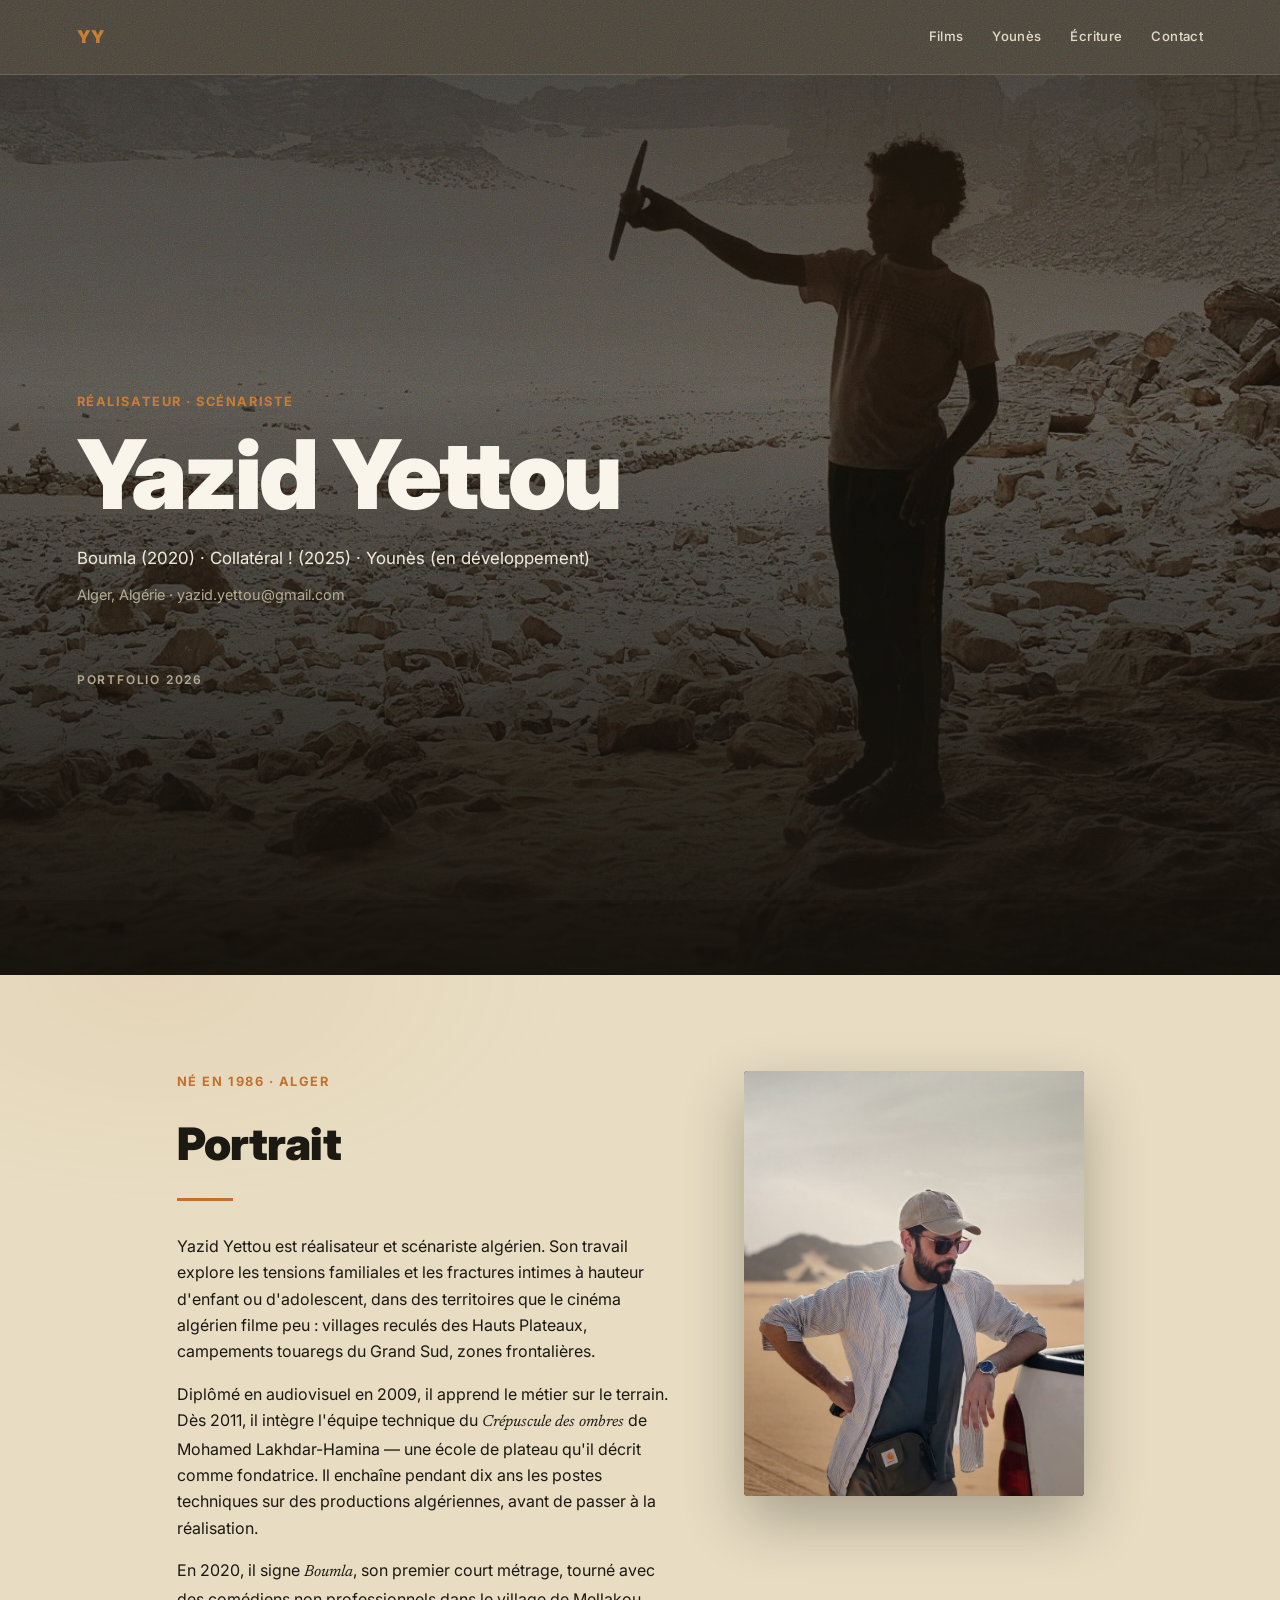
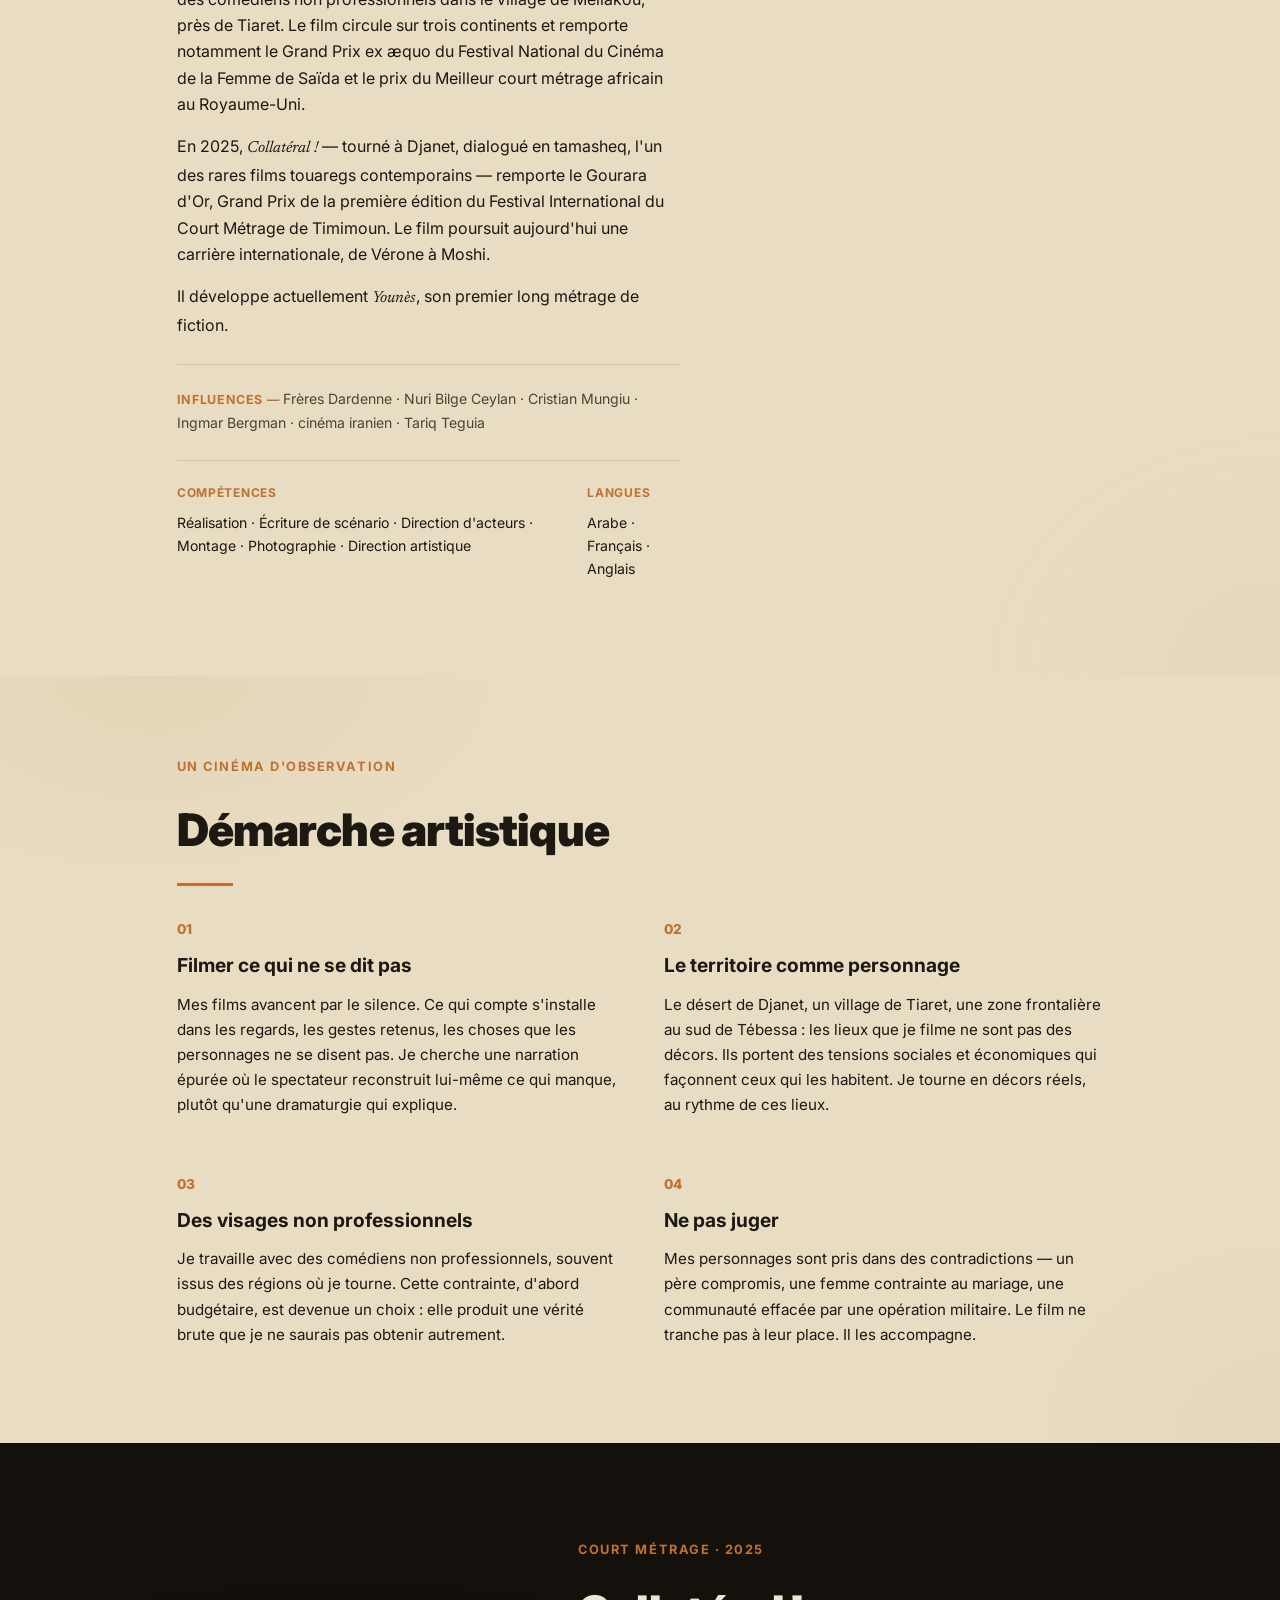
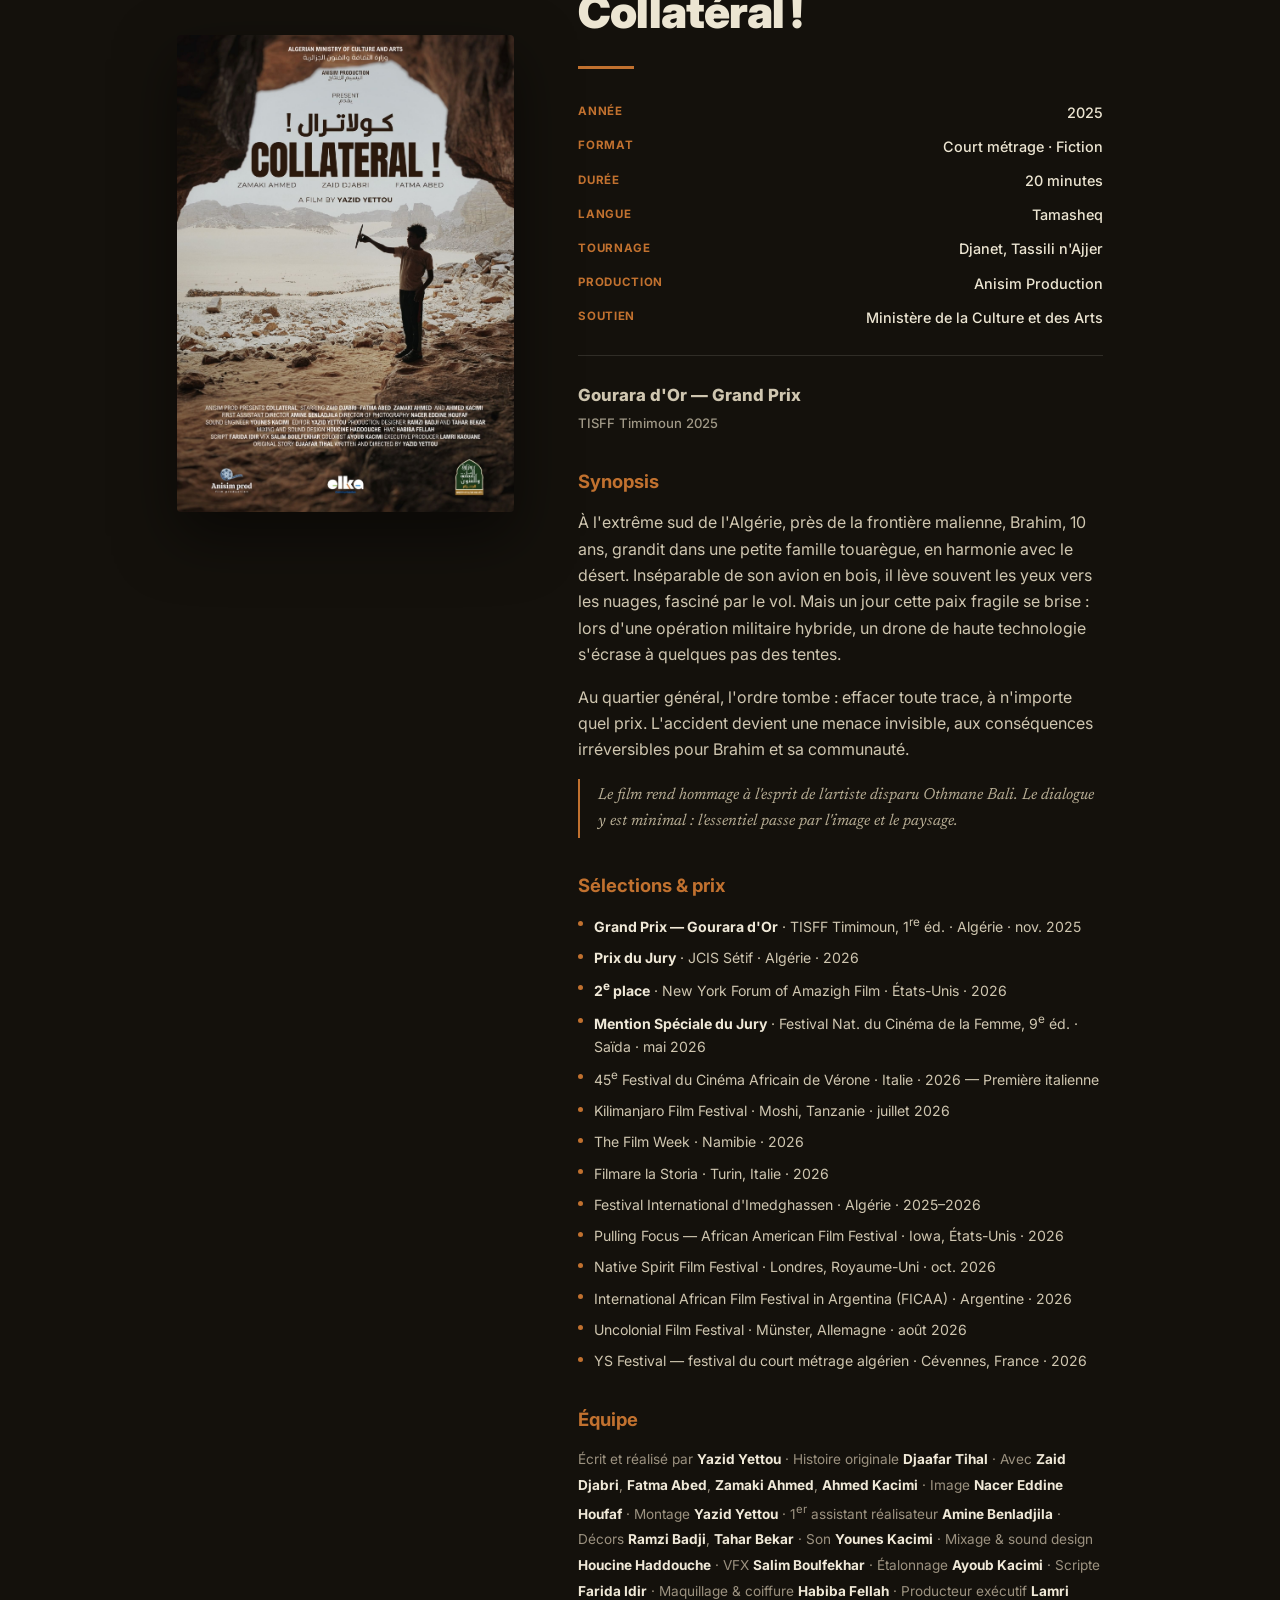
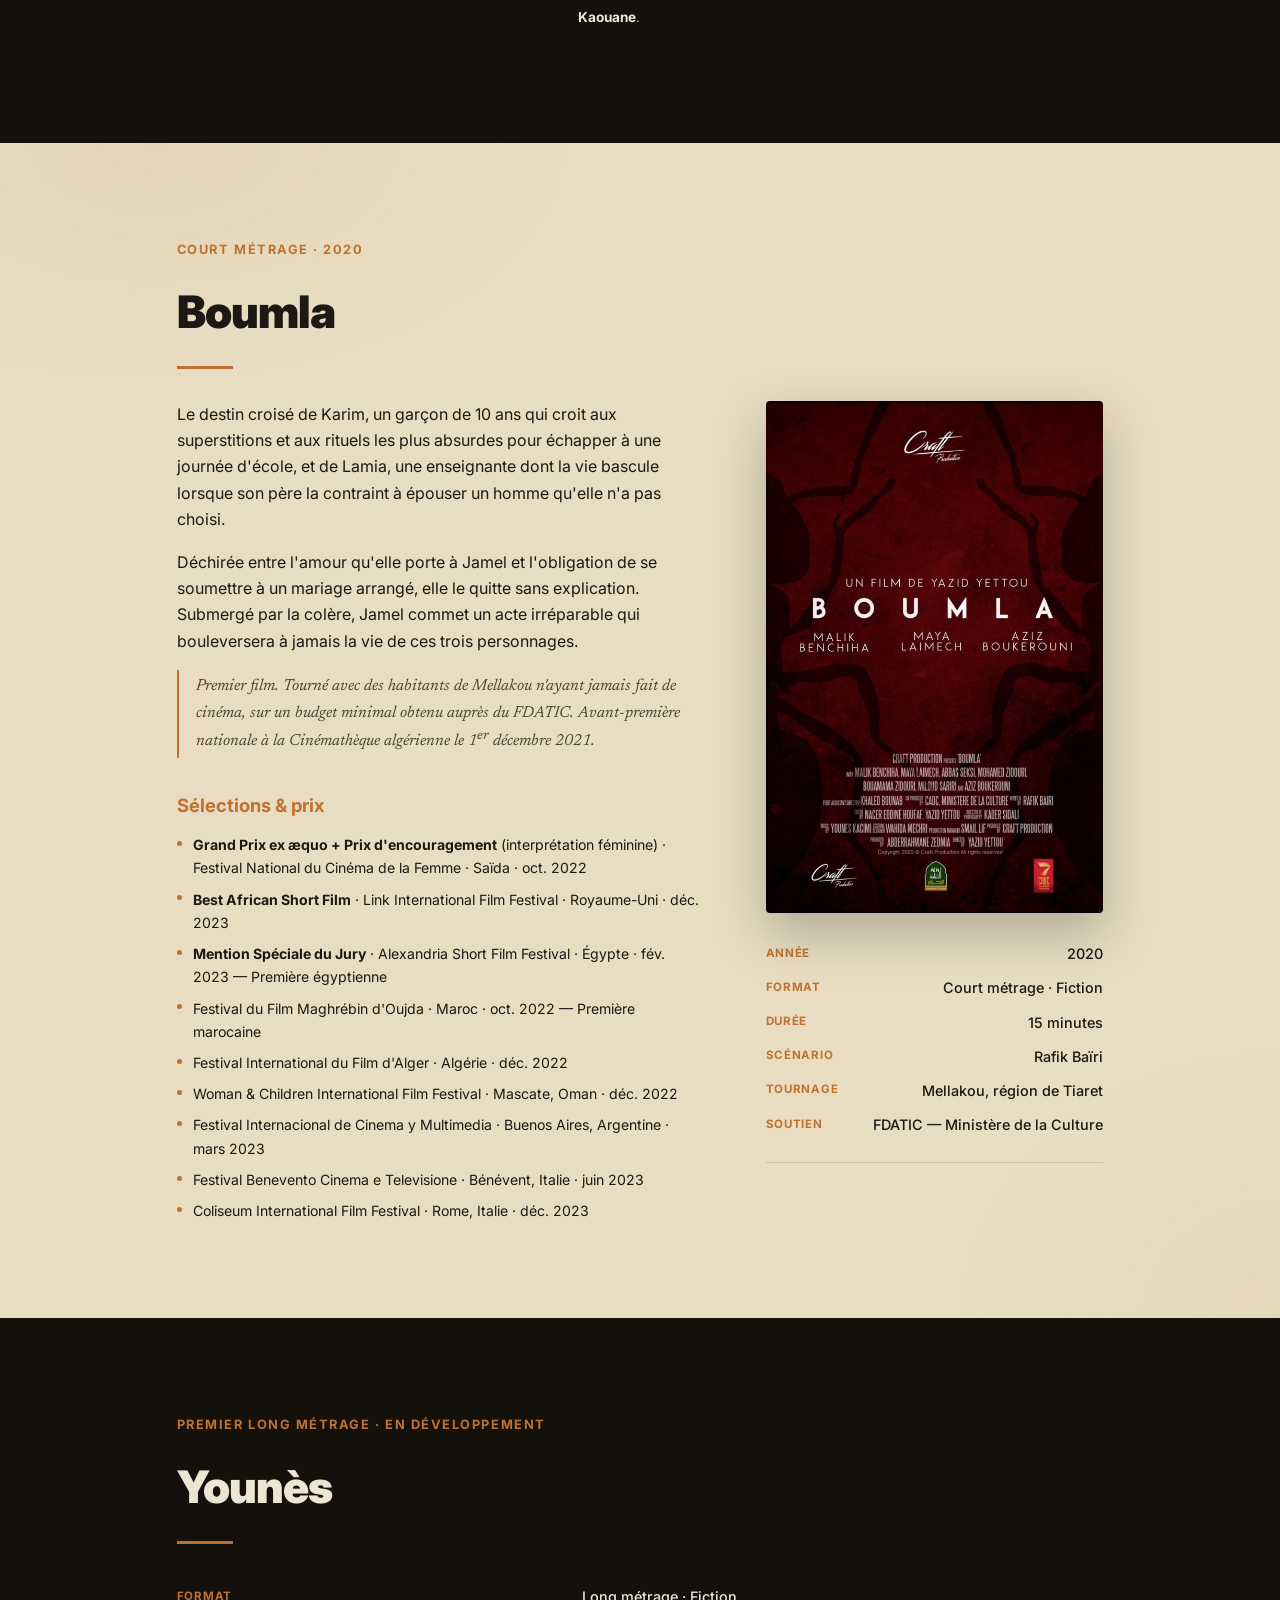
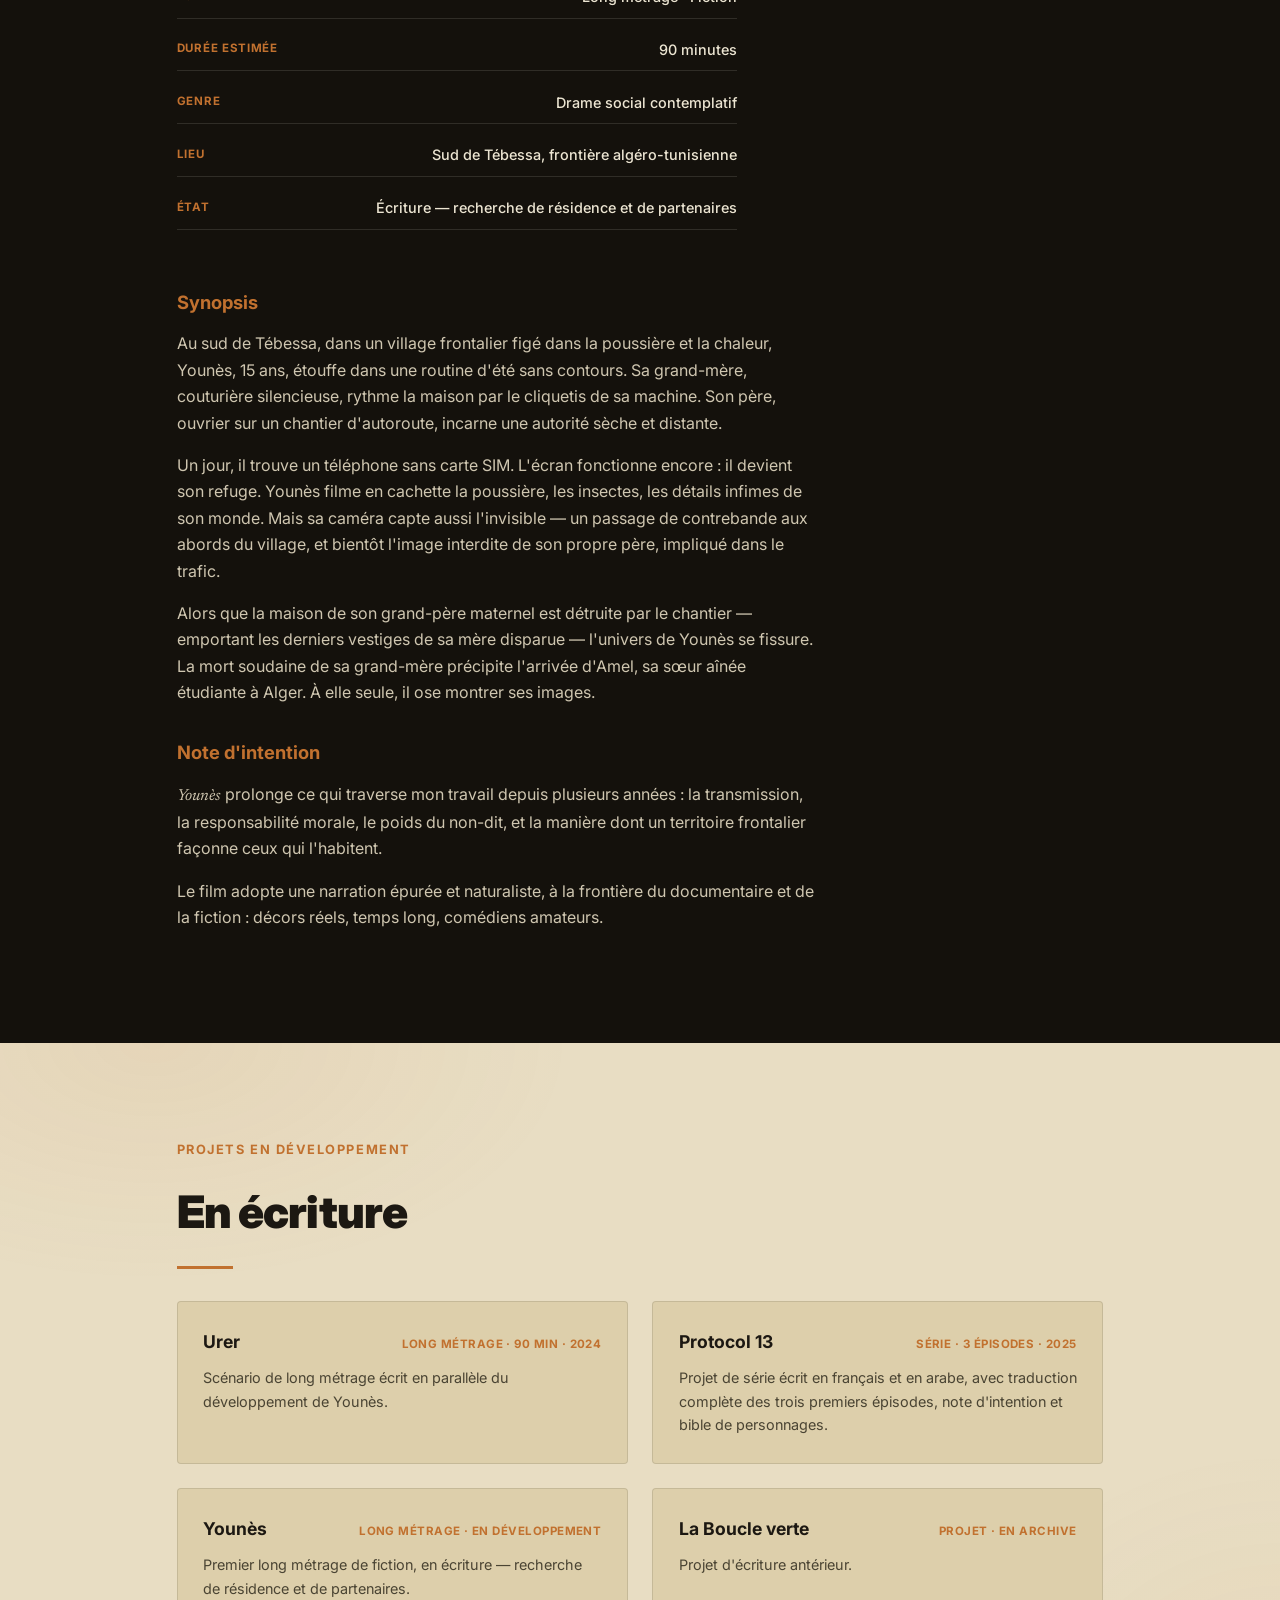
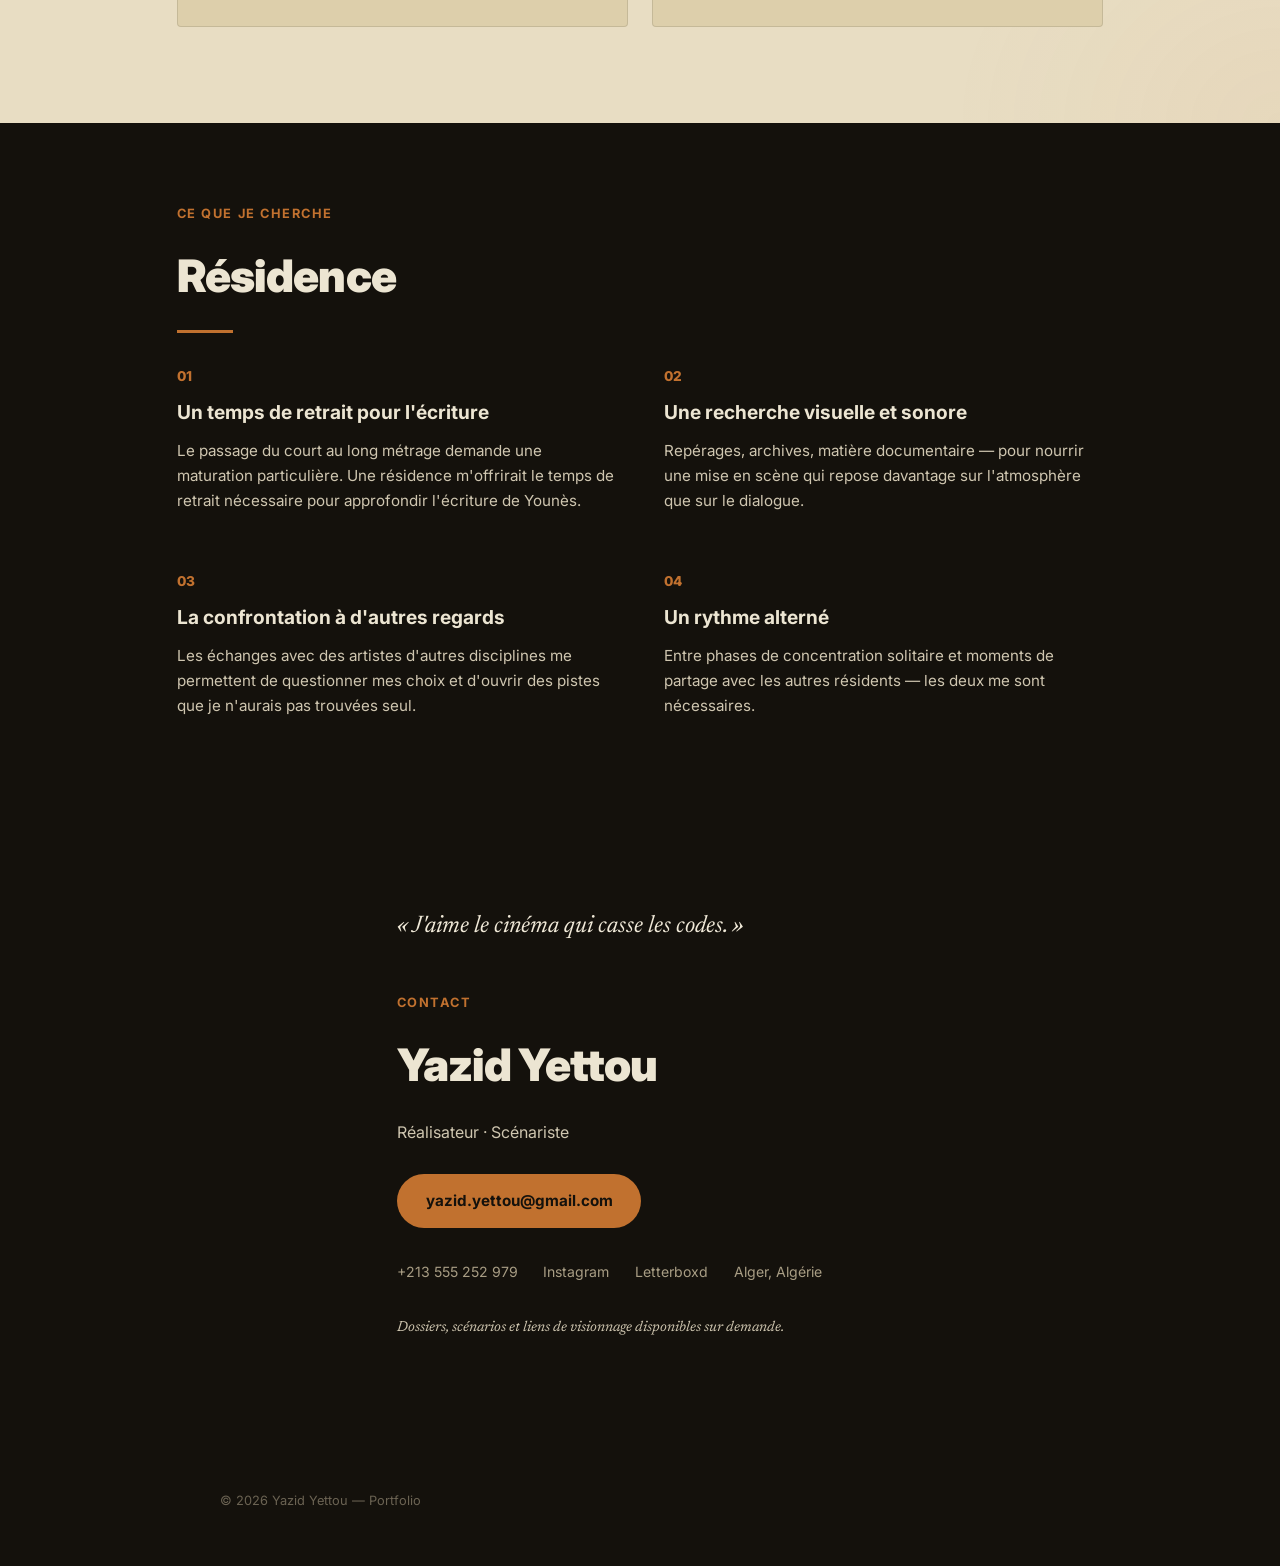
==== index.html @ 9b7943fa "Ajout liens Instagram et Letterboxd dans Contact" ====
<!DOCTYPE html>
<html lang="fr">
<head>
<meta charset="UTF-8">
<meta name="viewport" content="width=device-width, initial-scale=1.0">
<title>Yazid Yettou — Réalisateur · Scénariste</title>
<meta name="description" content="Yazid Yettou, réalisateur et scénariste algérien. Boumla (2020), Collatéral ! (2025), Younès (en développement).">
<link rel="preconnect" href="https://fonts.googleapis.com">
<link rel="preconnect" href="https://fonts.gstatic.com" crossorigin>
<link href="https://fonts.googleapis.com/css2?family=Inter:wght@400;500;600;700;800;900&family=Newsreader:ital@0;1&display=swap" rel="stylesheet">
<link rel="stylesheet" href="styles.css">
</head>
<body>

<div class="grain"></div>
<div class="cursor-glow" id="cursorGlow"></div>

<header class="nav">
  <a href="#top" class="nav-logo">YY</a>
  <nav class="nav-links">
    <a href="#collateral">Films</a>
    <a href="#younes">Younès</a>
    <a href="#ecriture">Écriture</a>
    <a href="#contact">Contact</a>
  </nav>
</header>

<main>

  <!-- HERO -->
  <section id="top" class="hero">
    <div class="hero-bg">
      <img src="assets/hero-bg.jpg" alt="" class="hero-bg-img">
    </div>
    <div class="hero-content">
      <p class="eyebrow">Réalisateur · Scénariste</p>
      <h1>Yazid Yettou</h1>
      <p class="hero-films">Boumla (2020) · Collatéral&nbsp;! (2025) · Younès (en développement)</p>
      <p class="hero-loc">Alger, Algérie · yazid.yettou@gmail.com</p>
    </div>
    <div class="hero-scroll">Portfolio 2026</div>
  </section>

  <!-- PORTRAIT -->
  <section class="section section-cream" id="portrait">
    <div class="container two-col">
      <div>
        <p class="eyebrow">Né en 1986 · Alger</p>
        <h2 class="title">Portrait</h2>
        <div class="bar"></div>
        <p>Yazid Yettou est réalisateur et scénariste algérien. Son travail explore les tensions familiales et les fractures intimes à hauteur d'enfant ou d'adolescent, dans des territoires que le cinéma algérien filme peu&nbsp;: villages reculés des Hauts Plateaux, campements touaregs du Grand Sud, zones frontalières.</p>
        <p>Diplômé en audiovisuel en 2009, il apprend le métier sur le terrain. Dès 2011, il intègre l'équipe technique du <em>Crépuscule des ombres</em> de Mohamed Lakhdar-Hamina — une école de plateau qu'il décrit comme fondatrice. Il enchaîne pendant dix ans les postes techniques sur des productions algériennes, avant de passer à la réalisation.</p>
        <p>En 2020, il signe <em>Boumla</em>, son premier court métrage, tourné avec des comédiens non professionnels dans le village de Mellakou, près de Tiaret. Le film circule sur trois continents et remporte notamment le Grand Prix ex æquo du Festival National du Cinéma de la Femme de Saïda et le prix du Meilleur court métrage africain au Royaume-Uni.</p>
        <p>En 2025, <em>Collatéral&nbsp;!</em> — tourné à Djanet, dialogué en tamasheq, l'un des rares films touaregs contemporains — remporte le Gourara d'Or, Grand Prix de la première édition du Festival International du Court Métrage de Timimoun. Le film poursuit aujourd'hui une carrière internationale, de Vérone à Moshi.</p>
        <p>Il développe actuellement <em>Younès</em>, son premier long métrage de fiction.</p>
        <p class="influences"><span>Influences —</span> Frères Dardenne · Nuri Bilge Ceylan · Cristian Mungiu · Ingmar Bergman · cinéma iranien · Tariq Teguia</p>
        <div class="portrait-facts">
          <div>
            <h4>Compétences</h4>
            <p>Réalisation · Écriture de scénario · Direction d'acteurs · Montage · Photographie · Direction artistique</p>
          </div>
          <div>
            <h4>Langues</h4>
            <p>Arabe · Français · Anglais</p>
          </div>
        </div>
      </div>
      <div class="portrait-frame">
        <img src="assets/portrait.jpg" alt="Yazid Yettou">
      </div>
    </div>
  </section>

  <!-- DEMARCHE -->
  <section class="section section-cream section-tight" id="demarche">
    <div class="container">
      <p class="eyebrow">Un cinéma d'observation</p>
      <h2 class="title">Démarche artistique</h2>
      <div class="bar"></div>
      <div class="numbered-grid">
        <div class="numbered-item">
          <span class="num">01</span>
          <h3>Filmer ce qui ne se dit pas</h3>
          <p>Mes films avancent par le silence. Ce qui compte s'installe dans les regards, les gestes retenus, les choses que les personnages ne se disent pas. Je cherche une narration épurée où le spectateur reconstruit lui-même ce qui manque, plutôt qu'une dramaturgie qui explique.</p>
        </div>
        <div class="numbered-item">
          <span class="num">02</span>
          <h3>Le territoire comme personnage</h3>
          <p>Le désert de Djanet, un village de Tiaret, une zone frontalière au sud de Tébessa&nbsp;: les lieux que je filme ne sont pas des décors. Ils portent des tensions sociales et économiques qui façonnent ceux qui les habitent. Je tourne en décors réels, au rythme de ces lieux.</p>
        </div>
        <div class="numbered-item">
          <span class="num">03</span>
          <h3>Des visages non professionnels</h3>
          <p>Je travaille avec des comédiens non professionnels, souvent issus des régions où je tourne. Cette contrainte, d'abord budgétaire, est devenue un choix&nbsp;: elle produit une vérité brute que je ne saurais pas obtenir autrement.</p>
        </div>
        <div class="numbered-item">
          <span class="num">04</span>
          <h3>Ne pas juger</h3>
          <p>Mes personnages sont pris dans des contradictions — un père compromis, une femme contrainte au mariage, une communauté effacée par une opération militaire. Le film ne tranche pas à leur place. Il les accompagne.</p>
        </div>
      </div>
    </div>
  </section>

  <!-- COLLATERAL -->
  <section class="section section-dark film-section" id="collateral">
    <div class="container two-col film-layout">
      <div class="poster-frame">
        <img src="assets/collateral-poster.jpg" alt="Affiche du film Collatéral !">
      </div>
      <div>
        <p class="eyebrow">Court métrage · 2025</p>
        <h2 class="title">Collatéral&nbsp;!</h2>
        <div class="bar"></div>
        <dl class="meta-table">
          <div><dt>Année</dt><dd>2025</dd></div>
          <div><dt>Format</dt><dd>Court métrage · Fiction</dd></div>
          <div><dt>Durée</dt><dd>20 minutes</dd></div>
          <div><dt>Langue</dt><dd>Tamasheq</dd></div>
          <div><dt>Tournage</dt><dd>Djanet, Tassili n'Ajjer</dd></div>
          <div><dt>Production</dt><dd>Anisim Production</dd></div>
          <div><dt>Soutien</dt><dd>Ministère de la Culture et des Arts</dd></div>
        </dl>
        <p class="prize-highlight">Gourara d'Or — Grand Prix<br><span>TISFF Timimoun 2025</span></p>

        <h3 class="sub-title">Synopsis</h3>
        <p>À l'extrême sud de l'Algérie, près de la frontière malienne, Brahim, 10 ans, grandit dans une petite famille touarègue, en harmonie avec le désert. Inséparable de son avion en bois, il lève souvent les yeux vers les nuages, fasciné par le vol. Mais un jour cette paix fragile se brise&nbsp;: lors d'une opération militaire hybride, un drone de haute technologie s'écrase à quelques pas des tentes.</p>
        <p>Au quartier général, l'ordre tombe&nbsp;: effacer toute trace, à n'importe quel prix. L'accident devient une menace invisible, aux conséquences irréversibles pour Brahim et sa communauté.</p>
        <p class="note">Le film rend hommage à l'esprit de l'artiste disparu Othmane Bali. Le dialogue y est minimal&nbsp;: l'essentiel passe par l'image et le paysage.</p>

        <h3 class="sub-title">Sélections &amp; prix</h3>
        <ul class="prize-list">
          <li><strong>Grand Prix — Gourara d'Or</strong> · TISFF Timimoun, 1<sup>re</sup> éd. · Algérie · nov. 2025</li>
          <li><strong>Prix du Jury</strong> · JCIS Sétif · Algérie · 2026</li>
          <li><strong>2<sup>e</sup> place</strong> · New York Forum of Amazigh Film · États-Unis · 2026</li>
          <li><strong>Mention Spéciale du Jury</strong> · Festival Nat. du Cinéma de la Femme, 9<sup>e</sup> éd. · Saïda · mai 2026</li>
          <li>45<sup>e</sup> Festival du Cinéma Africain de Vérone · Italie · 2026 — Première italienne</li>
          <li>Kilimanjaro Film Festival · Moshi, Tanzanie · juillet 2026</li>
          <li>The Film Week · Namibie · 2026</li>
          <li>Filmare la Storia · Turin, Italie · 2026</li>
          <li>Festival International d'Imedghassen · Algérie · 2025–2026</li>
          <li>Pulling Focus — African American Film Festival · Iowa, États-Unis · 2026</li>
          <li>Native Spirit Film Festival · Londres, Royaume-Uni · oct. 2026</li>
          <li>International African Film Festival in Argentina (FICAA) · Argentine · 2026</li>
          <li>Uncolonial Film Festival · Münster, Allemagne · août 2026</li>
          <li>YS Festival — festival du court métrage algérien · Cévennes, France · 2026</li>
        </ul>

        <h3 class="sub-title">Équipe</h3>
        <p class="crew">Écrit et réalisé par <strong>Yazid Yettou</strong> · Histoire originale <strong>Djaafar Tihal</strong> · Avec <strong>Zaid Djabri</strong>, <strong>Fatma Abed</strong>, <strong>Zamaki Ahmed</strong>, <strong>Ahmed Kacimi</strong> · Image <strong>Nacer Eddine Houfaf</strong> · Montage <strong>Yazid Yettou</strong> · 1<sup>er</sup> assistant réalisateur <strong>Amine Benladjila</strong> · Décors <strong>Ramzi Badji</strong>, <strong>Tahar Bekar</strong> · Son <strong>Younes Kacimi</strong> · Mixage &amp; sound design <strong>Houcine Haddouche</strong> · VFX <strong>Salim Boulfekhar</strong> · Étalonnage <strong>Ayoub Kacimi</strong> · Scripte <strong>Farida Idir</strong> · Maquillage &amp; coiffure <strong>Habiba Fellah</strong> · Producteur exécutif <strong>Lamri Kaouane</strong>.</p>
      </div>
    </div>
  </section>

  <!-- BOUMLA -->
  <section class="section section-cream film-section">
    <div class="container">
      <p class="eyebrow">Court métrage · 2020</p>
      <h2 class="title">Boumla</h2>
      <div class="bar"></div>
      <div class="two-col film-layout-reverse">
        <div>
          <p>Le destin croisé de Karim, un garçon de 10 ans qui croit aux superstitions et aux rituels les plus absurdes pour échapper à une journée d'école, et de Lamia, une enseignante dont la vie bascule lorsque son père la contraint à épouser un homme qu'elle n'a pas choisi.</p>
          <p>Déchirée entre l'amour qu'elle porte à Jamel et l'obligation de se soumettre à un mariage arrangé, elle le quitte sans explication. Submergé par la colère, Jamel commet un acte irréparable qui bouleversera à jamais la vie de ces trois personnages.</p>
          <p class="note">Premier film. Tourné avec des habitants de Mellakou n'ayant jamais fait de cinéma, sur un budget minimal obtenu auprès du FDATIC. Avant-première nationale à la Cinémathèque algérienne le 1<sup>er</sup> décembre 2021.</p>

          <h3 class="sub-title">Sélections &amp; prix</h3>
          <ul class="prize-list">
            <li><strong>Grand Prix ex æquo + Prix d'encouragement</strong> (interprétation féminine) · Festival National du Cinéma de la Femme · Saïda · oct. 2022</li>
            <li><strong>Best African Short Film</strong> · Link International Film Festival · Royaume-Uni · déc. 2023</li>
            <li><strong>Mention Spéciale du Jury</strong> · Alexandria Short Film Festival · Égypte · fév. 2023 — Première égyptienne</li>
            <li>Festival du Film Maghrébin d'Oujda · Maroc · oct. 2022 — Première marocaine</li>
            <li>Festival International du Film d'Alger · Algérie · déc. 2022</li>
            <li>Woman &amp; Children International Film Festival · Mascate, Oman · déc. 2022</li>
            <li>Festival Internacional de Cinema y Multimedia · Buenos Aires, Argentine · mars 2023</li>
            <li>Festival Benevento Cinema e Televisione · Bénévent, Italie · juin 2023</li>
            <li>Coliseum International Film Festival · Rome, Italie · déc. 2023</li>
          </ul>
        </div>
        <div class="meta-table-standalone">
          <div class="poster-frame poster-frame-small">
            <img src="assets/boumla-poster.jpg" alt="Affiche du film Boumla">
          </div>
          <dl class="meta-table">
            <div><dt>Année</dt><dd>2020</dd></div>
            <div><dt>Format</dt><dd>Court métrage · Fiction</dd></div>
            <div><dt>Durée</dt><dd>15 minutes</dd></div>
            <div><dt>Scénario</dt><dd>Rafik Baïri</dd></div>
            <div><dt>Tournage</dt><dd>Mellakou, région de Tiaret</dd></div>
            <div><dt>Soutien</dt><dd>FDATIC — Ministère de la Culture</dd></div>
          </dl>
        </div>
      </div>
    </div>
  </section>

  <!-- YOUNES -->
  <section class="section section-dark" id="younes">
    <div class="container">
      <p class="eyebrow">Premier long métrage · En développement</p>
      <h2 class="title">Younès</h2>
      <div class="bar"></div>
      <dl class="meta-table meta-table-inline">
        <div><dt>Format</dt><dd>Long métrage · Fiction</dd></div>
        <div><dt>Durée estimée</dt><dd>90 minutes</dd></div>
        <div><dt>Genre</dt><dd>Drame social contemplatif</dd></div>
        <div><dt>Lieu</dt><dd>Sud de Tébessa, frontière algéro-tunisienne</dd></div>
        <div><dt>État</dt><dd>Écriture — recherche de résidence et de partenaires</dd></div>
      </dl>

      <h3 class="sub-title">Synopsis</h3>
      <p>Au sud de Tébessa, dans un village frontalier figé dans la poussière et la chaleur, Younès, 15 ans, étouffe dans une routine d'été sans contours. Sa grand-mère, couturière silencieuse, rythme la maison par le cliquetis de sa machine. Son père, ouvrier sur un chantier d'autoroute, incarne une autorité sèche et distante.</p>
      <p>Un jour, il trouve un téléphone sans carte SIM. L'écran fonctionne encore&nbsp;: il devient son refuge. Younès filme en cachette la poussière, les insectes, les détails infimes de son monde. Mais sa caméra capte aussi l'invisible — un passage de contrebande aux abords du village, et bientôt l'image interdite de son propre père, impliqué dans le trafic.</p>
      <p>Alors que la maison de son grand-père maternel est détruite par le chantier — emportant les derniers vestiges de sa mère disparue — l'univers de Younès se fissure. La mort soudaine de sa grand-mère précipite l'arrivée d'Amel, sa sœur aînée étudiante à Alger. À elle seule, il ose montrer ses images.</p>

      <h3 class="sub-title">Note d'intention</h3>
      <p><em>Younès</em> prolonge ce qui traverse mon travail depuis plusieurs années&nbsp;: la transmission, la responsabilité morale, le poids du non-dit, et la manière dont un territoire frontalier façonne ceux qui l'habitent.</p>
      <p>Le film adopte une narration épurée et naturaliste, à la frontière du documentaire et de la fiction&nbsp;: décors réels, temps long, comédiens amateurs.</p>
    </div>
  </section>

  <!-- EN ECRITURE -->
  <section class="section section-cream" id="ecriture">
    <div class="container">
      <p class="eyebrow">Projets en développement</p>
      <h2 class="title">En écriture</h2>
      <div class="bar"></div>
      <div class="writing-list">
        <div class="writing-item">
          <div class="writing-head"><h3>Urer</h3><span>Long métrage · 90 min · 2024</span></div>
          <p>Scénario de long métrage écrit en parallèle du développement de Younès.</p>
        </div>
        <div class="writing-item">
          <div class="writing-head"><h3>Protocol 13</h3><span>Série · 3 épisodes · 2025</span></div>
          <p>Projet de série écrit en français et en arabe, avec traduction complète des trois premiers épisodes, note d'intention et bible de personnages.</p>
        </div>
        <div class="writing-item">
          <div class="writing-head"><h3>Younès</h3><span>Long métrage · En développement</span></div>
          <p>Premier long métrage de fiction, en écriture — recherche de résidence et de partenaires.</p>
        </div>
        <div class="writing-item">
          <div class="writing-head"><h3>La Boucle verte</h3><span>Projet · En archive</span></div>
          <p>Projet d'écriture antérieur.</p>
        </div>
      </div>
    </div>
  </section>

  <!-- RESIDENCE -->
  <section class="section section-dark section-tight">
    <div class="container">
      <p class="eyebrow">Ce que je cherche</p>
      <h2 class="title">Résidence</h2>
      <div class="bar"></div>
      <div class="numbered-grid">
        <div class="numbered-item">
          <span class="num">01</span>
          <h3>Un temps de retrait pour l'écriture</h3>
          <p>Le passage du court au long métrage demande une maturation particulière. Une résidence m'offrirait le temps de retrait nécessaire pour approfondir l'écriture de Younès.</p>
        </div>
        <div class="numbered-item">
          <span class="num">02</span>
          <h3>Une recherche visuelle et sonore</h3>
          <p>Repérages, archives, matière documentaire — pour nourrir une mise en scène qui repose davantage sur l'atmosphère que sur le dialogue.</p>
        </div>
        <div class="numbered-item">
          <span class="num">03</span>
          <h3>La confrontation à d'autres regards</h3>
          <p>Les échanges avec des artistes d'autres disciplines me permettent de questionner mes choix et d'ouvrir des pistes que je n'aurais pas trouvées seul.</p>
        </div>
        <div class="numbered-item">
          <span class="num">04</span>
          <h3>Un rythme alterné</h3>
          <p>Entre phases de concentration solitaire et moments de partage avec les autres résidents — les deux me sont nécessaires.</p>
        </div>
      </div>
    </div>
  </section>

  <!-- CONTACT -->
  <section class="section section-dark contact-section" id="contact">
    <div class="container">
      <blockquote class="pull-quote">« J'aime le cinéma qui casse les codes. »</blockquote>
      <p class="eyebrow">Contact</p>
      <h2 class="title">Yazid Yettou</h2>
      <p class="contact-role">Réalisateur · Scénariste</p>
      <a class="btn" href="mailto:yazid.yettou@gmail.com">yazid.yettou@gmail.com</a>
      <div class="contact-meta">
        <span>+213 555 252 979</span>
        <a href="https://instagram.com/yazidyettou" target="_blank" rel="noopener">Instagram</a>
        <a href="https://letterboxd.com/film/collateral-2025/" target="_blank" rel="noopener">Letterboxd</a>
        <span>Alger, Algérie</span>
      </div>
      <p class="contact-note">Dossiers, scénarios et liens de visionnage disponibles sur demande.</p>
    </div>
  </section>

</main>

<footer class="footer">
  <p>© 2026 Yazid Yettou — Portfolio</p>
</footer>

<script src="script.js"></script>
</body>
</html>
---- styles.css ----
:root {
  --dark: #14110c;
  --dark-alt: #1c1811;
  --cream: #e8ddc3;
  --cream-alt: #ddcfab;
  --ink: #1c1812;
  --ink-soft: #4a4433;
  --paper-soft: #c9b98d;
  --accent: #c1712f;
  --accent-soft: rgba(193, 113, 47, 0.14);
  --border-dark: rgba(246, 241, 230, 0.12);
  --border-light: rgba(28, 24, 18, 0.12);
  --serif: "Newsreader", Georgia, serif;
  --sans: "Inter", -apple-system, BlinkMacSystemFont, "Segoe UI", Roboto, sans-serif;
}

* { margin: 0; padding: 0; box-sizing: border-box; }

html { scroll-behavior: smooth; }

body {
  background: var(--cream);
  color: var(--ink);
  font-family: var(--sans);
  line-height: 1.65;
  -webkit-font-smoothing: antialiased;
  position: relative;
}

.grain {
  position: fixed;
  inset: 0;
  z-index: 999;
  pointer-events: none;
  opacity: 0.5;
  mix-blend-mode: overlay;
  background-image: url("data:image/svg+xml,%3Csvg xmlns='http://www.w3.org/2000/svg' viewBox='0 0 200 200'%3E%3Cfilter id='n'%3E%3CfeTurbulence type='fractalNoise' baseFrequency='0.85' numOctaves='3' stitchTiles='stitch'/%3E%3C/filter%3E%3Crect width='100%25' height='100%25' filter='url(%23n)'/%3E%3C/svg%3E");
  background-size: 180px 180px;
}

.cursor-glow {
  position: fixed;
  top: 0;
  left: 0;
  width: 560px;
  height: 560px;
  border-radius: 50%;
  pointer-events: none;
  z-index: 1;
  background: radial-gradient(circle, rgba(193, 113, 47, 0.14) 0%, transparent 70%);
  transform: translate(-50%, -50%);
  opacity: 0;
  transition: opacity 0.5s ease;
  will-change: transform;
}

.cursor-glow.on-dark {
  background: radial-gradient(circle, rgba(193, 113, 47, 0.22) 0%, transparent 70%);
}

.cursor-glow.visible { opacity: 1; }

a { color: inherit; }

em { font-family: var(--serif); font-style: italic; }

.container {
  max-width: 1080px;
  margin: 0 auto;
  padding: 0 6vw;
}

/* NAV */
.nav {
  position: sticky;
  top: 0;
  z-index: 20;
  display: flex;
  align-items: center;
  justify-content: space-between;
  padding: 1.4rem 6vw;
  background: rgba(20, 17, 12, 0.75);
  backdrop-filter: blur(10px);
  border-bottom: 1px solid var(--border-dark);
}

.nav-logo {
  font-weight: 900;
  letter-spacing: 0.04em;
  color: var(--accent);
  text-decoration: none;
  font-size: 1.1rem;
}

.nav-links {
  display: flex;
  gap: 1.8rem;
}

.nav-links a {
  color: #ded5c0;
  font-size: 0.82rem;
  font-weight: 500;
  letter-spacing: 0.03em;
  text-decoration: none;
  transition: color 0.2s ease;
}

.nav-links a:hover { color: var(--accent); }

/* HERO */
.hero {
  position: relative;
  min-height: 100vh;
  display: flex;
  flex-direction: column;
  justify-content: center;
  padding: 6rem 6vw 4rem;
  background: var(--dark);
  overflow: hidden;
}

.hero-bg {
  position: absolute;
  inset: 0;
  background: #14110c;
}

.hero-bg-img {
  position: absolute;
  inset: 0;
  width: 100%;
  height: 100%;
  object-fit: cover;
  object-position: 70% 40%;
  opacity: 0.55;
  filter: saturate(0.85) contrast(1.05);
}

.hero-bg::before {
  content: "";
  position: absolute;
  inset: 0;
  z-index: 1;
  background: radial-gradient(ellipse 900px 500px at 75% 15%, rgba(193, 113, 47, 0.12), transparent 60%);
}

.hero-bg::after {
  content: "";
  position: absolute;
  inset: 0;
  z-index: 1;
  background: linear-gradient(180deg, rgba(20,17,12,0.55) 0%, rgba(20,17,12,0.35) 35%, rgba(20,17,12,0.95) 100%);
}

.hero-content {
  position: relative;
  z-index: 1;
  max-width: 780px;
}

.eyebrow {
  color: var(--accent);
  font-size: 0.8rem;
  font-weight: 700;
  letter-spacing: 0.12em;
  text-transform: uppercase;
  margin-bottom: 1rem;
}

.hero h1 {
  font-size: clamp(3rem, 9vw, 6rem);
  font-weight: 900;
  letter-spacing: -0.03em;
  line-height: 0.95;
  color: #f8f4e9;
  margin-bottom: 1.6rem;
}

.hero-films {
  color: #ece5d2;
  font-size: 1.05rem;
  margin-bottom: 0.6rem;
}

.hero-loc {
  color: #a89d84;
  font-size: 0.9rem;
}

.hero-scroll {
  position: relative;
  z-index: 1;
  color: #a89d84;
  font-size: 0.75rem;
  font-weight: 600;
  letter-spacing: 0.15em;
  text-transform: uppercase;
  margin-top: 3rem;
}

/* SECTIONS */
.section {
  padding: 6rem 0;
  opacity: 0;
  transform: translateY(20px);
  transition: opacity 0.7s ease, transform 0.7s ease;
}

.section.visible { opacity: 1; transform: translateY(0); }

.section-tight { padding: 5rem 0; }

.section-cream {
  background:
    radial-gradient(ellipse 700px 400px at 12% 0%, rgba(193, 113, 47, 0.07), transparent 60%),
    radial-gradient(ellipse 600px 500px at 100% 100%, rgba(193, 113, 47, 0.05), transparent 55%),
    var(--cream);
  color: var(--ink);
  position: relative;
}

.section-dark {
  background: var(--dark);
  color: #ece5d2;
  position: relative;
  overflow: hidden;
}

.section-dark .eyebrow { color: var(--accent); }

.section-dark p, .section-dark li { color: #cfc6b0; }

.section-dark strong { color: #f0e9d8; }

.title {
  font-size: clamp(2rem, 4.5vw, 2.8rem);
  font-weight: 900;
  letter-spacing: -0.02em;
  margin-bottom: 1rem;
}

.bar {
  width: 56px;
  height: 3px;
  background: var(--accent);
  margin-bottom: 2rem;
}

.sub-title {
  font-size: 1.15rem;
  font-weight: 700;
  margin: 2rem 0 0.8rem;
  color: var(--accent);
}

.section-dark .sub-title { color: var(--accent); }

p { margin-bottom: 1rem; max-width: 640px; }

.two-col {
  display: grid;
  grid-template-columns: 1.4fr 1fr;
  gap: 4rem;
  align-items: start;
}

.two-col p { max-width: none; }

.portrait-frame {
  position: relative;
  border-radius: 4px;
  overflow: hidden;
  aspect-ratio: 4 / 5;
  max-width: 340px;
  background: var(--dark);
  box-shadow: 0 24px 60px rgba(20, 17, 12, 0.3);
}

.portrait-frame img {
  width: 100%;
  height: 100%;
  object-fit: cover;
  object-position: center 20%;
  display: block;
  filter: saturate(0.92) contrast(1.05) sepia(0.08);
  transition: transform 0.6s ease;
}

.portrait-frame::after {
  content: "";
  position: absolute;
  inset: 0;
  z-index: 2;
  background: linear-gradient(200deg, rgba(20,17,12,0.3) 0%, transparent 40%, rgba(20,17,12,0.25) 100%);
  pointer-events: none;
}

.influences {
  margin-top: 1.6rem;
  padding-top: 1.4rem;
  border-top: 1px solid var(--border-light);
  font-size: 0.88rem;
  color: var(--ink-soft);
}

.influences span {
  color: var(--accent);
  font-weight: 700;
  text-transform: uppercase;
  letter-spacing: 0.05em;
  font-size: 0.78rem;
}

/* NUMBERED GRID */
.numbered-grid {
  display: grid;
  grid-template-columns: repeat(2, 1fr);
  gap: 2.5rem 3rem;
  margin-top: 2rem;
}

.numbered-item {
  padding: 1.4rem 1.5rem;
  margin: -1.4rem -1.5rem;
  border-radius: 6px;
  transition: background 0.35s ease, transform 0.35s ease;
}

.numbered-item:hover {
  background: rgba(193, 113, 47, 0.06);
  transform: translateY(-3px);
}

.section-dark .numbered-item:hover { background: rgba(193, 113, 47, 0.09); }

.numbered-item .num {
  display: block;
  color: var(--accent);
  font-weight: 800;
  font-size: 0.85rem;
  margin-bottom: 0.6rem;
  transition: transform 0.35s ease;
}

.numbered-item:hover .num { transform: translateX(4px); }

.numbered-item h3 {
  font-size: 1.2rem;
  font-weight: 700;
  margin-bottom: 0.6rem;
}

.numbered-item p { font-size: 0.95rem; }

/* FILM SECTIONS */
.film-layout {
  grid-template-columns: 0.9fr 1.4fr;
}

.film-layout-reverse {
  grid-template-columns: 1.4fr 0.9fr;
}

.poster-frame {
  border-radius: 4px;
  overflow: hidden;
  box-shadow: 0 24px 60px rgba(0,0,0,0.5);
  position: sticky;
  top: 6rem;
}

.poster-frame img {
  width: 100%;
  display: block;
  transition: transform 0.6s ease;
}

.poster-frame:hover img,
.portrait-frame:hover img {
  transform: scale(1.04);
}

.meta-table {
  display: flex;
  flex-direction: column;
  gap: 0.65rem;
  margin-bottom: 1.6rem;
  padding-bottom: 1.6rem;
  border-bottom: 1px solid var(--border-dark);
}

.section-cream .meta-table { border-color: var(--border-light); }

.meta-table > div {
  display: flex;
  justify-content: space-between;
  gap: 1rem;
  font-size: 0.9rem;
}

.meta-table dt {
  color: var(--accent);
  text-transform: uppercase;
  font-size: 0.72rem;
  font-weight: 700;
  letter-spacing: 0.06em;
  white-space: nowrap;
  padding-top: 0.1rem;
}

.meta-table dd { text-align: right; font-weight: 500; }

.meta-table-standalone {
  align-self: start;
  position: sticky;
  top: 6rem;
}

.poster-frame-small {
  margin-bottom: 1.8rem;
  box-shadow: 0 20px 50px rgba(20, 17, 12, 0.25);
}

.meta-table-inline {
  max-width: 560px;
  border: none;
}

.meta-table-inline > div {
  padding: 0.55rem 0;
  border-bottom: 1px solid var(--border-dark);
}

.prize-highlight {
  font-weight: 800;
  font-size: 1.05rem;
  color: var(--accent);
  margin-bottom: 1.8rem;
}

.prize-highlight span {
  display: block;
  font-weight: 500;
  font-size: 0.82rem;
  color: inherit;
  opacity: 0.75;
  margin-top: 0.2rem;
}

.note {
  border-left: 2px solid var(--accent);
  padding: 0.2rem 0 0.2rem 1.1rem;
  font-style: italic;
  font-family: var(--serif);
  color: var(--ink-soft);
  max-width: 560px;
}

.section-dark .note { color: #b8ae95; }

.prize-list {
  list-style: none;
  display: flex;
  flex-direction: column;
  gap: 0.5rem;
  font-size: 0.88rem;
  max-width: 640px;
}

.prize-list li { padding-left: 1rem; position: relative; }

.prize-list li::before {
  content: "";
  position: absolute;
  left: 0;
  top: 0.55em;
  width: 5px;
  height: 5px;
  border-radius: 50%;
  background: var(--accent);
}

.crew {
  font-size: 0.85rem;
  color: var(--ink-soft);
  max-width: 680px;
  line-height: 1.9;
}

.section-dark .crew { color: #9c9280; }

/* WRITING LIST */
.writing-list {
  display: grid;
  grid-template-columns: repeat(2, 1fr);
  gap: 1.5rem;
  margin-top: 2rem;
}

.writing-item {
  padding: 1.6rem;
  background: var(--cream-alt);
  border: 1px solid var(--border-light);
  border-radius: 4px;
  transition: transform 0.3s ease, box-shadow 0.3s ease, border-color 0.3s ease;
}

.writing-item:hover {
  transform: translateY(-4px);
  border-color: var(--accent);
  box-shadow: 0 16px 32px rgba(28, 24, 18, 0.1);
}

.writing-head {
  display: flex;
  justify-content: space-between;
  align-items: baseline;
  gap: 1rem;
  margin-bottom: 0.6rem;
}

.writing-head h3 { font-size: 1.1rem; font-weight: 700; }

.writing-head span {
  font-size: 0.72rem;
  color: var(--accent);
  font-weight: 700;
  text-transform: uppercase;
  letter-spacing: 0.04em;
  white-space: nowrap;
}

.writing-item p { font-size: 0.9rem; color: var(--ink-soft); margin: 0; }

/* PORTRAIT FACTS */
.portrait-facts {
  display: flex;
  gap: 3rem;
  margin-top: 1.6rem;
  padding-top: 1.4rem;
  border-top: 1px solid var(--border-light);
}

.portrait-facts h4 {
  font-size: 0.75rem;
  font-weight: 700;
  color: var(--accent);
  text-transform: uppercase;
  letter-spacing: 0.06em;
  margin-bottom: 0.5rem;
}

.portrait-facts p { font-size: 0.88rem; margin: 0; max-width: none; }

/* CONTACT */
.contact-section { text-align: left; }

.contact-section .container { max-width: 640px; }

.pull-quote {
  font-family: var(--serif);
  font-style: italic;
  font-size: 1.5rem;
  color: #f0e9d8;
  margin-bottom: 3rem;
  line-height: 1.4;
}

.contact-role {
  color: #cfc6b0;
  margin-bottom: 1.8rem;
}

.btn {
  display: inline-flex;
  align-items: center;
  padding: 0.9rem 1.8rem;
  background: var(--accent);
  color: #14110c;
  font-weight: 700;
  border-radius: 999px;
  text-decoration: none;
  font-size: 0.95rem;
  transition: transform 0.2s ease, opacity 0.2s ease;
}

.btn:hover { transform: translateY(-2px); opacity: 0.92; }

.contact-meta {
  display: flex;
  flex-wrap: wrap;
  gap: 0.5rem 1.6rem;
  margin-top: 2rem;
  font-size: 0.88rem;
  color: #a89d84;
}

.contact-meta a {
  color: #a89d84;
  text-decoration: none;
  border-bottom: 1px solid transparent;
  transition: color 0.2s ease, border-color 0.2s ease;
}

.contact-meta a:hover {
  color: var(--accent);
  border-color: var(--accent);
}

.contact-note {
  margin-top: 2rem;
  font-style: italic;
  font-family: var(--serif);
  color: #8f8570;
  font-size: 0.9rem;
}

/* FOOTER */
.footer {
  text-align: center;
  padding: 2.4rem 0;
  background: var(--dark);
  color: #6b6353;
  font-size: 0.8rem;
}

/* RESPONSIVE */
@media (max-width: 780px) {
  .nav-links { display: none; }
  .two-col, .film-layout, .film-layout-reverse {
    grid-template-columns: 1fr;
    gap: 2.5rem;
  }
  .numbered-grid { grid-template-columns: 1fr; }
  .writing-list { grid-template-columns: 1fr; }
  .poster-frame, .meta-table-standalone { position: static; }
  .hero h1 { font-size: 3.4rem; }
  .portrait-frame { max-width: 100%; }
}
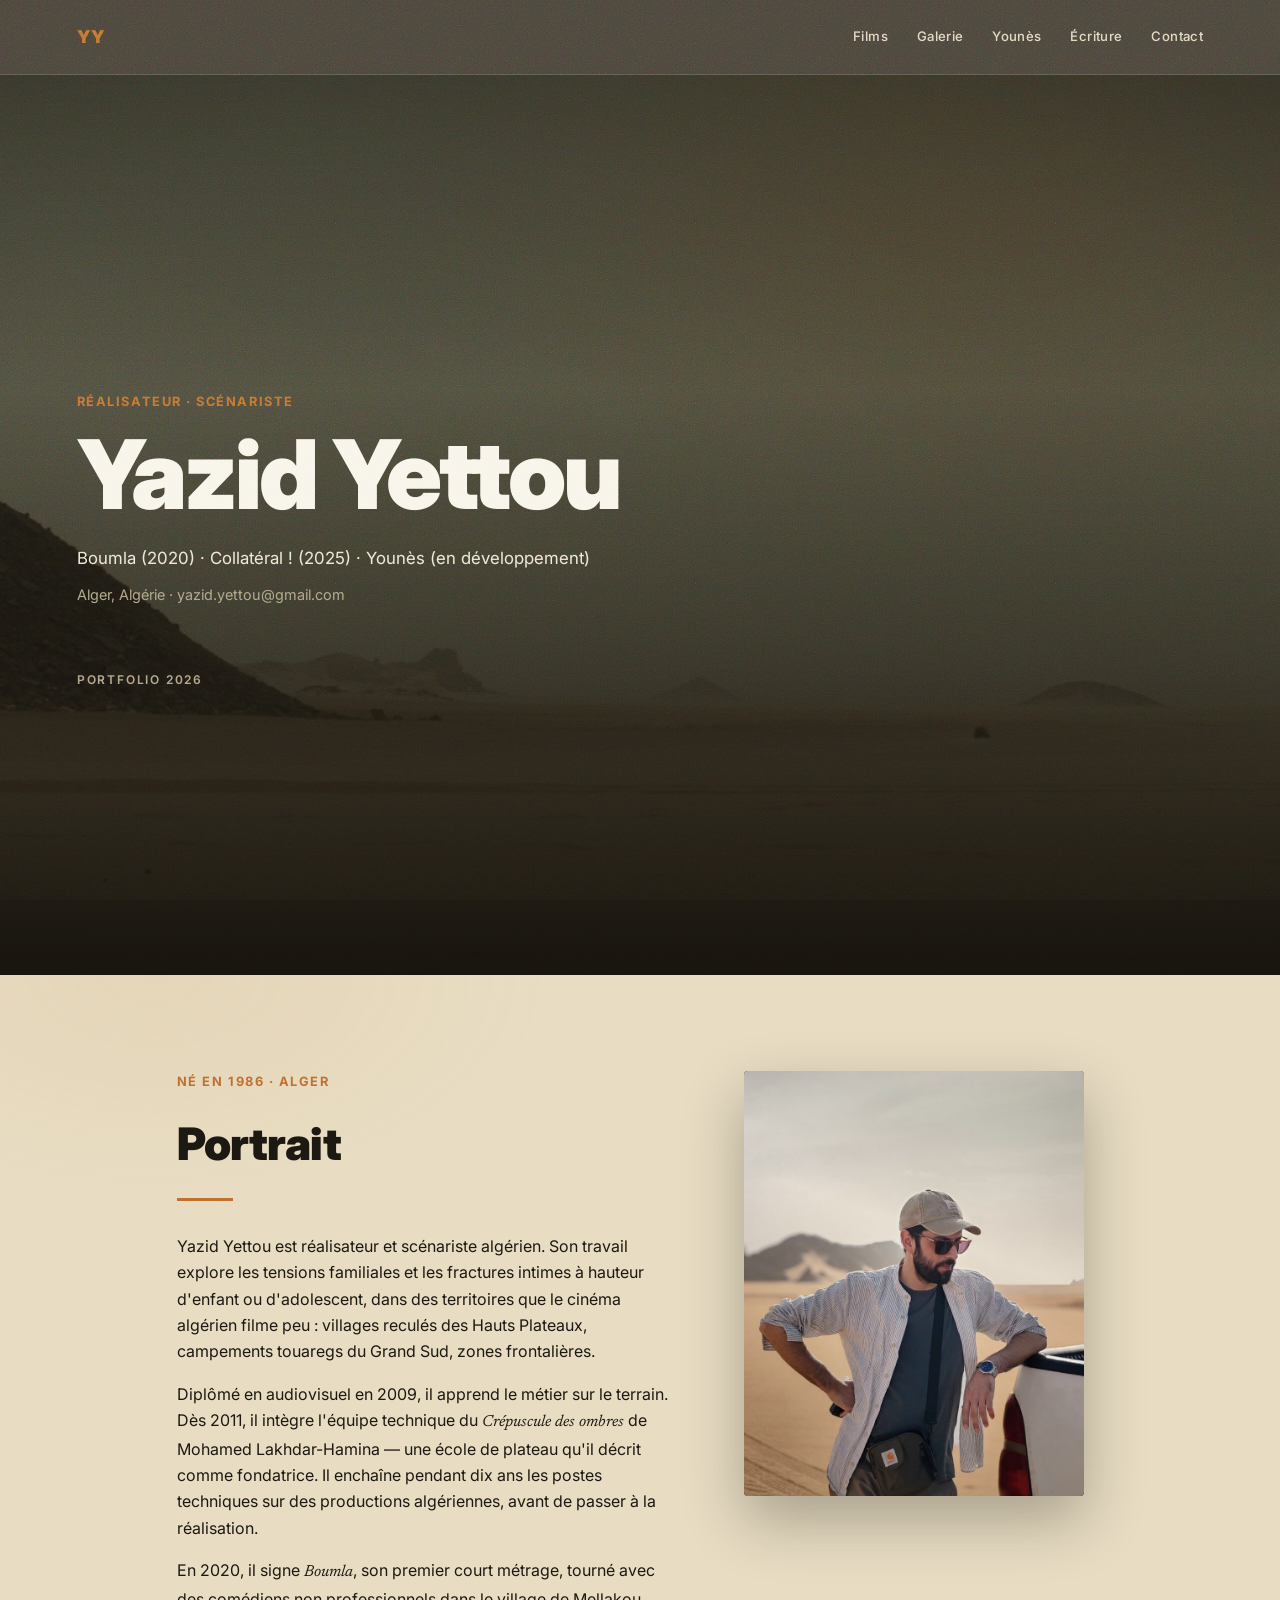
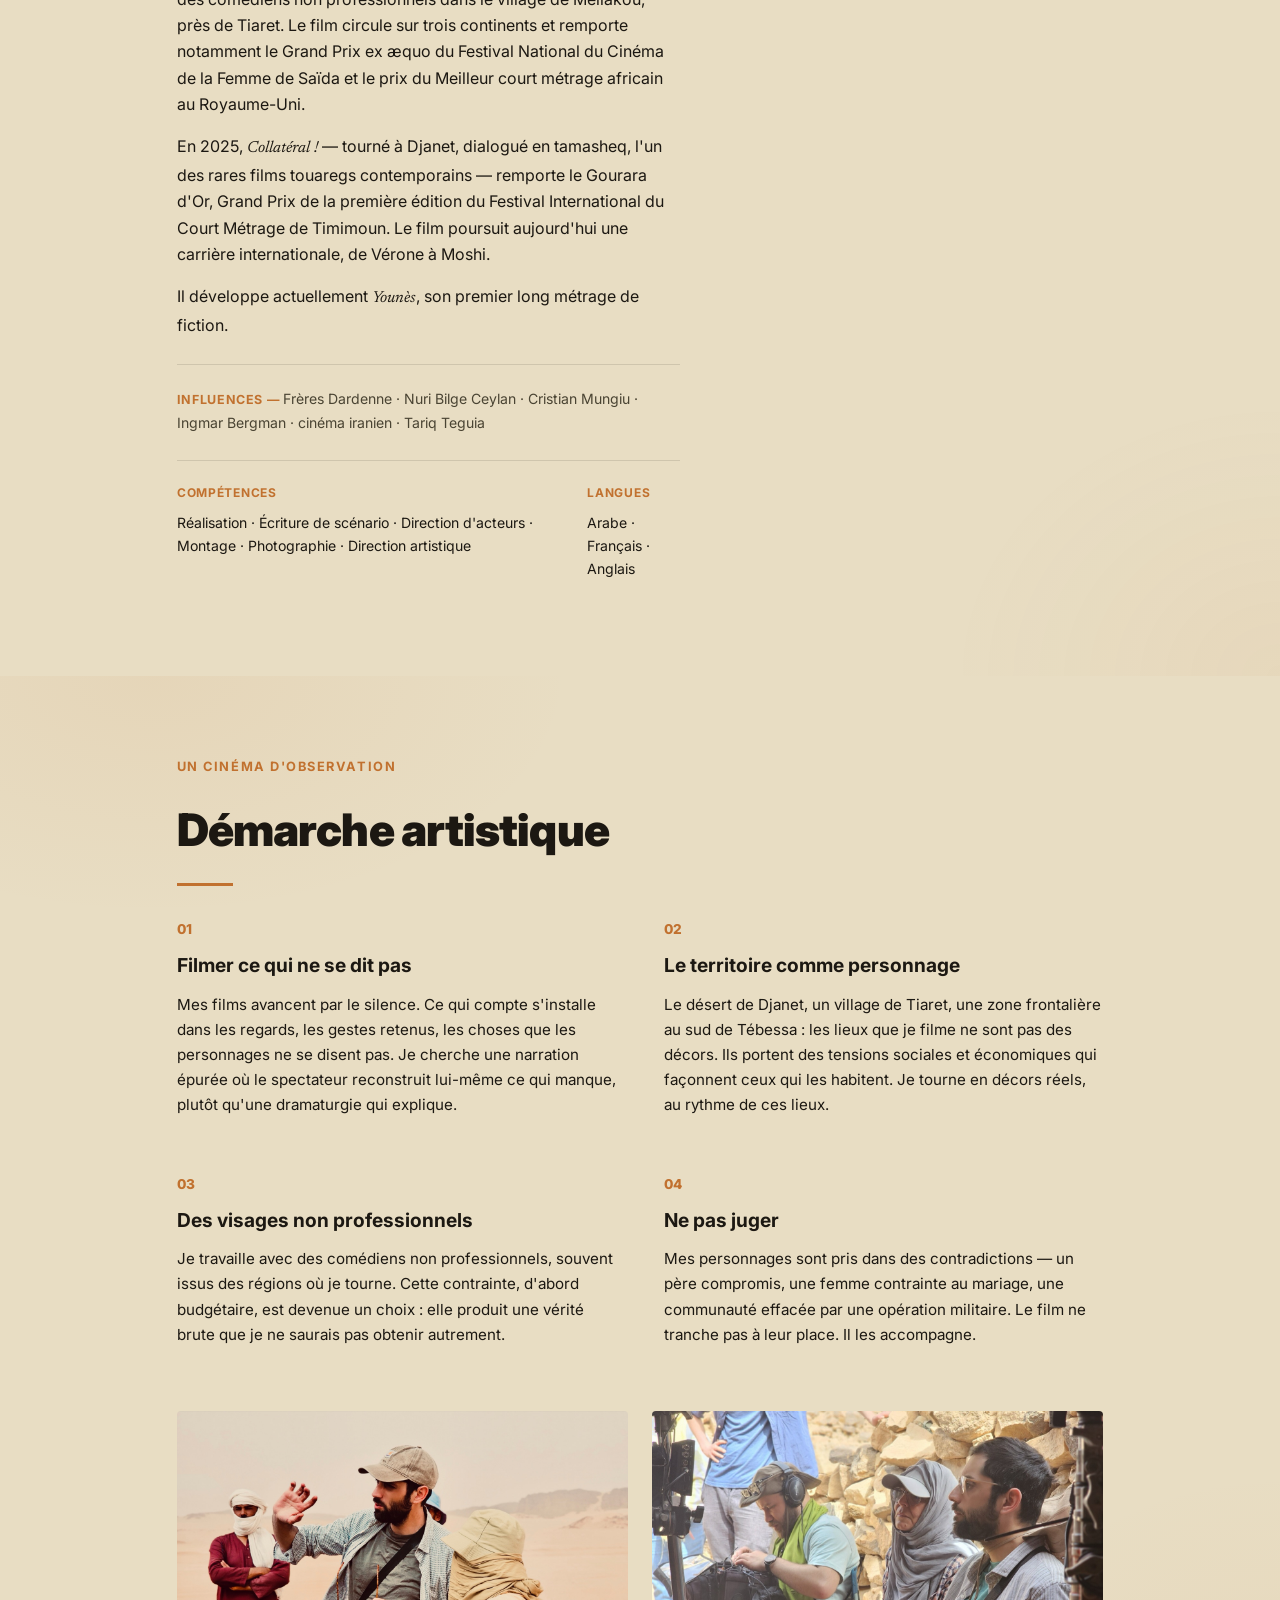
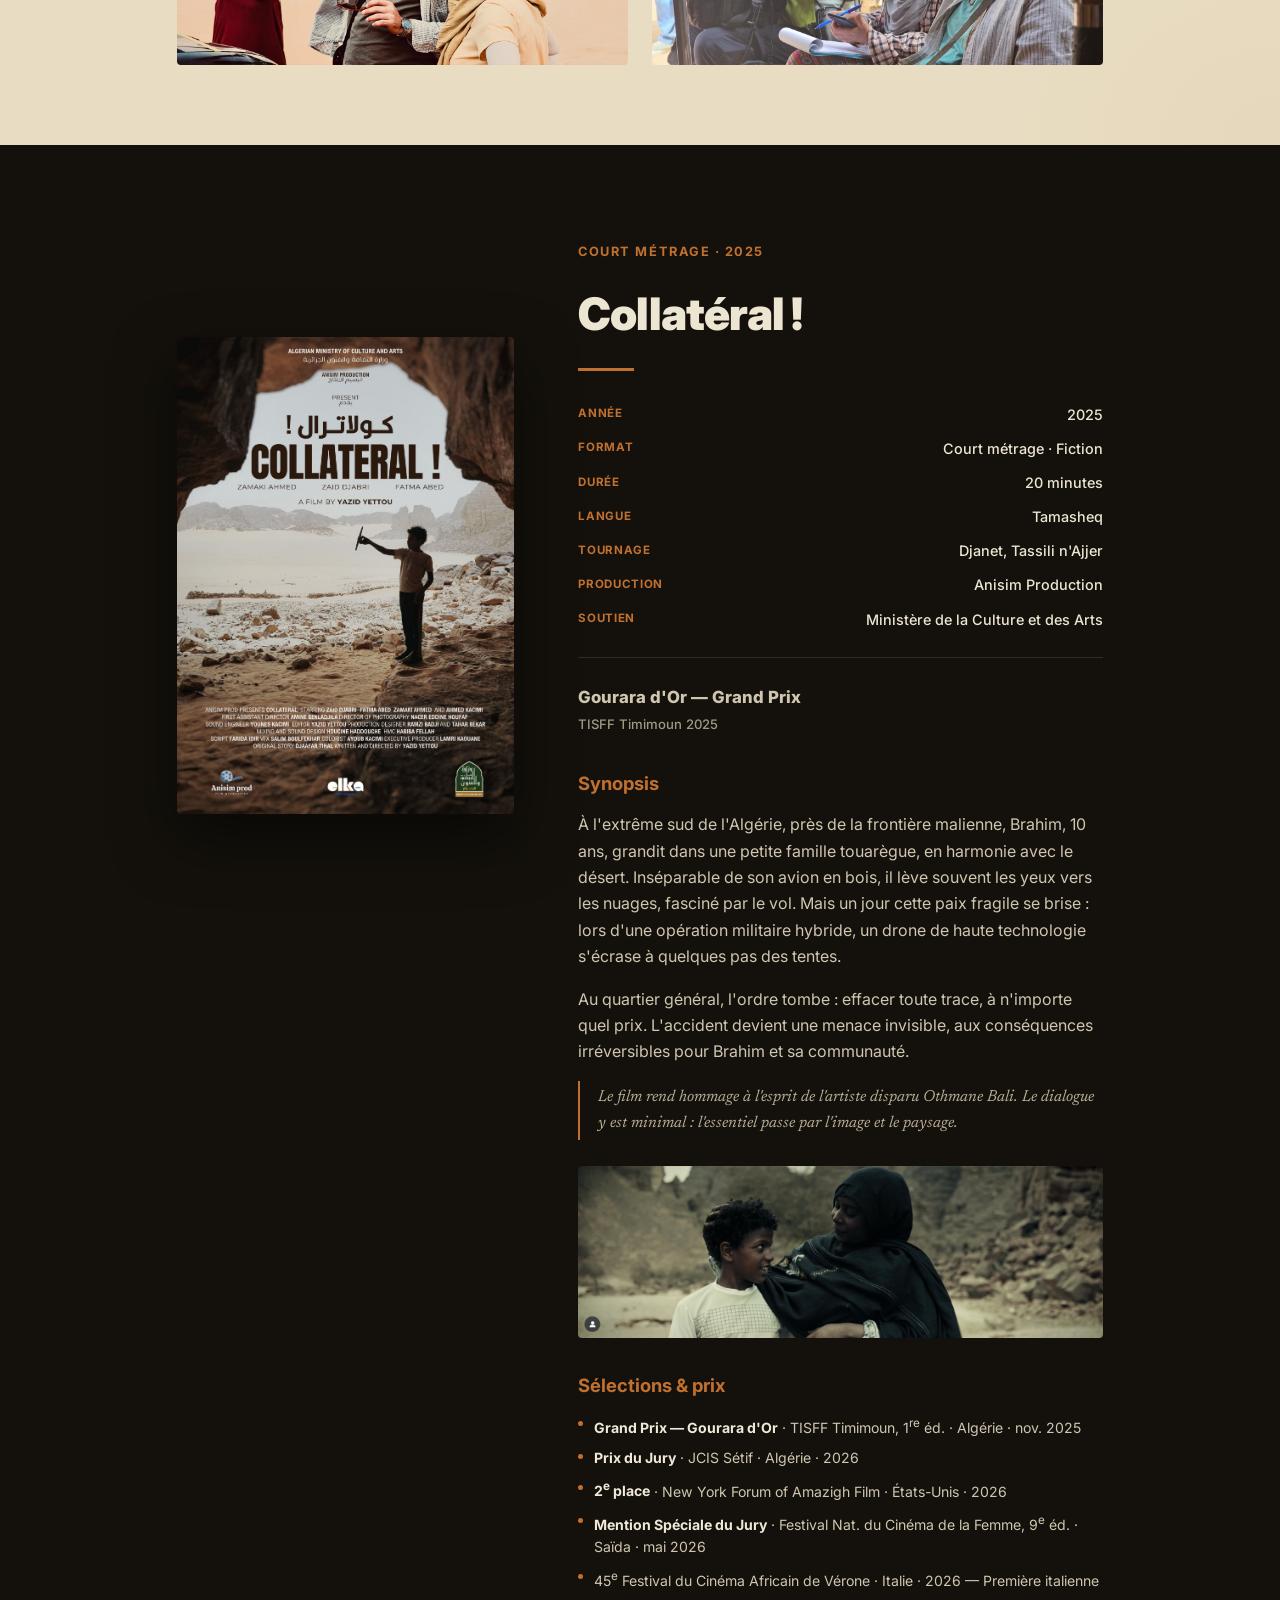
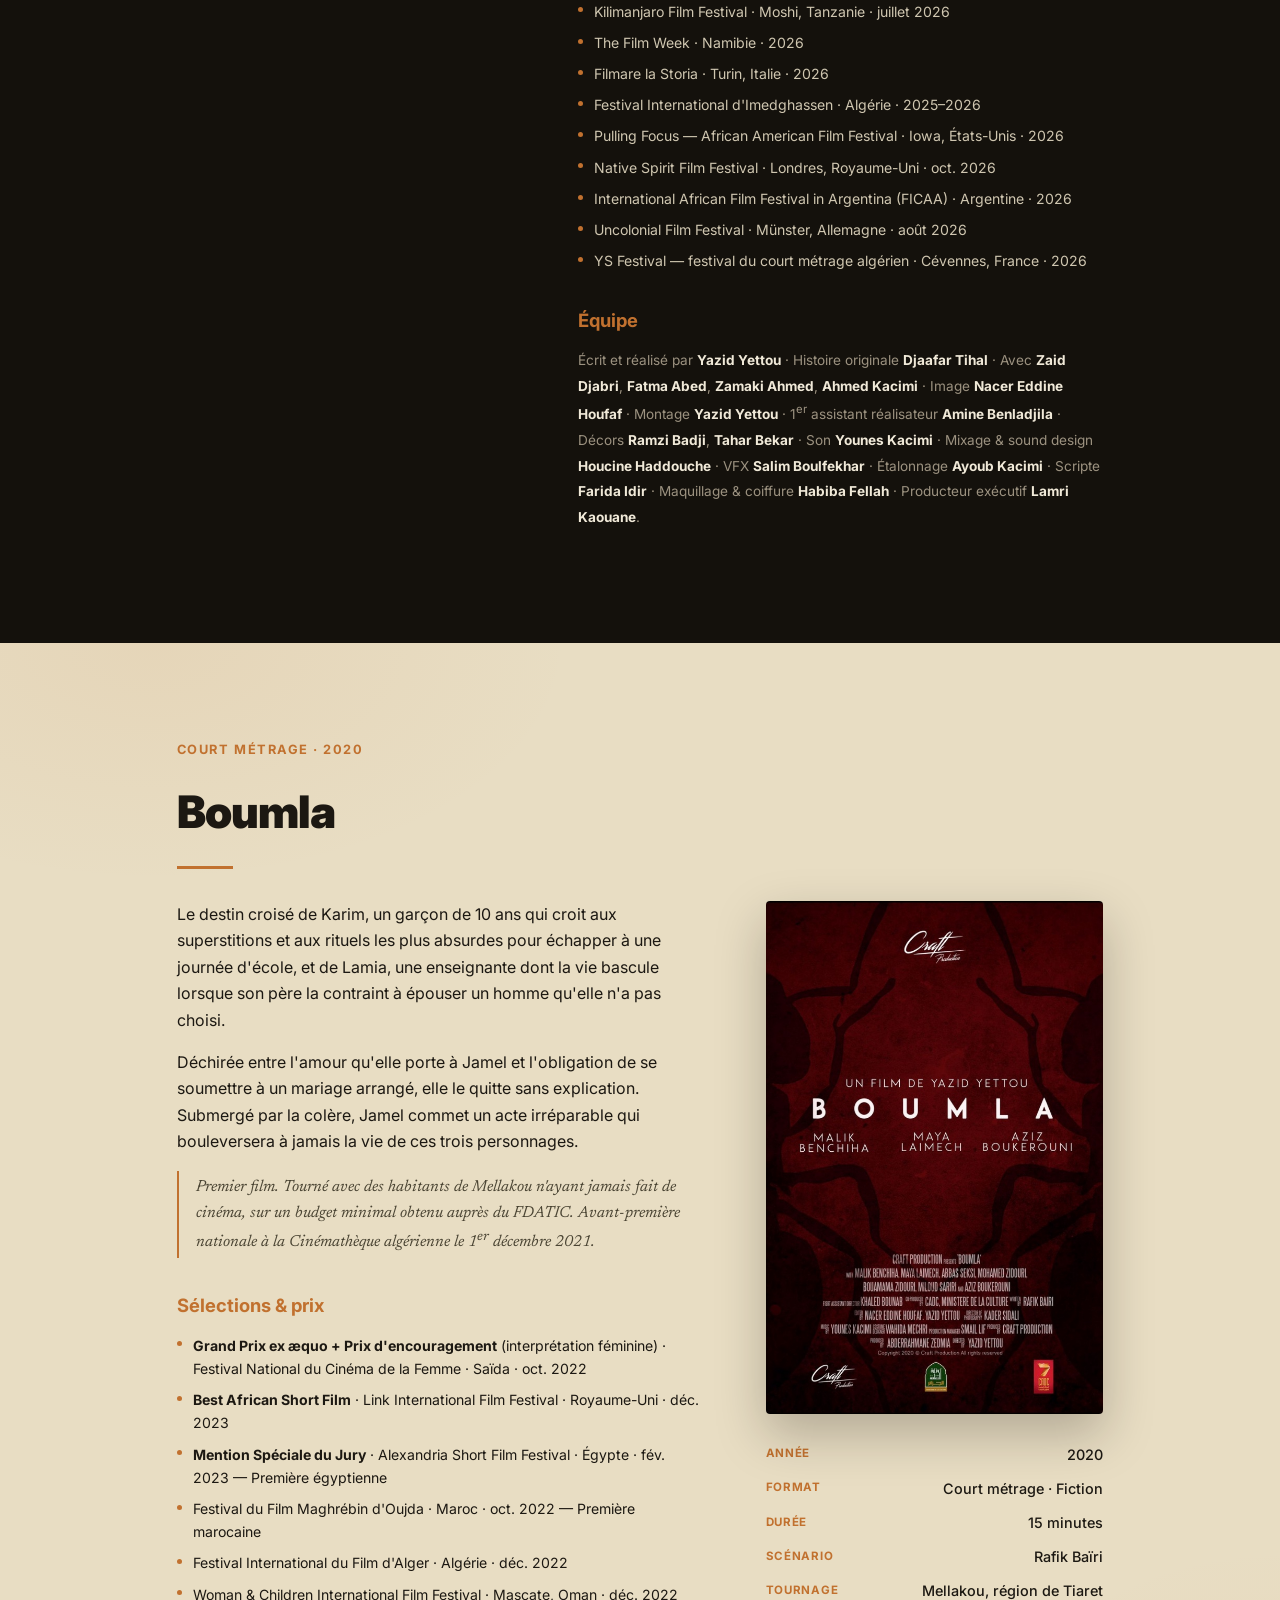
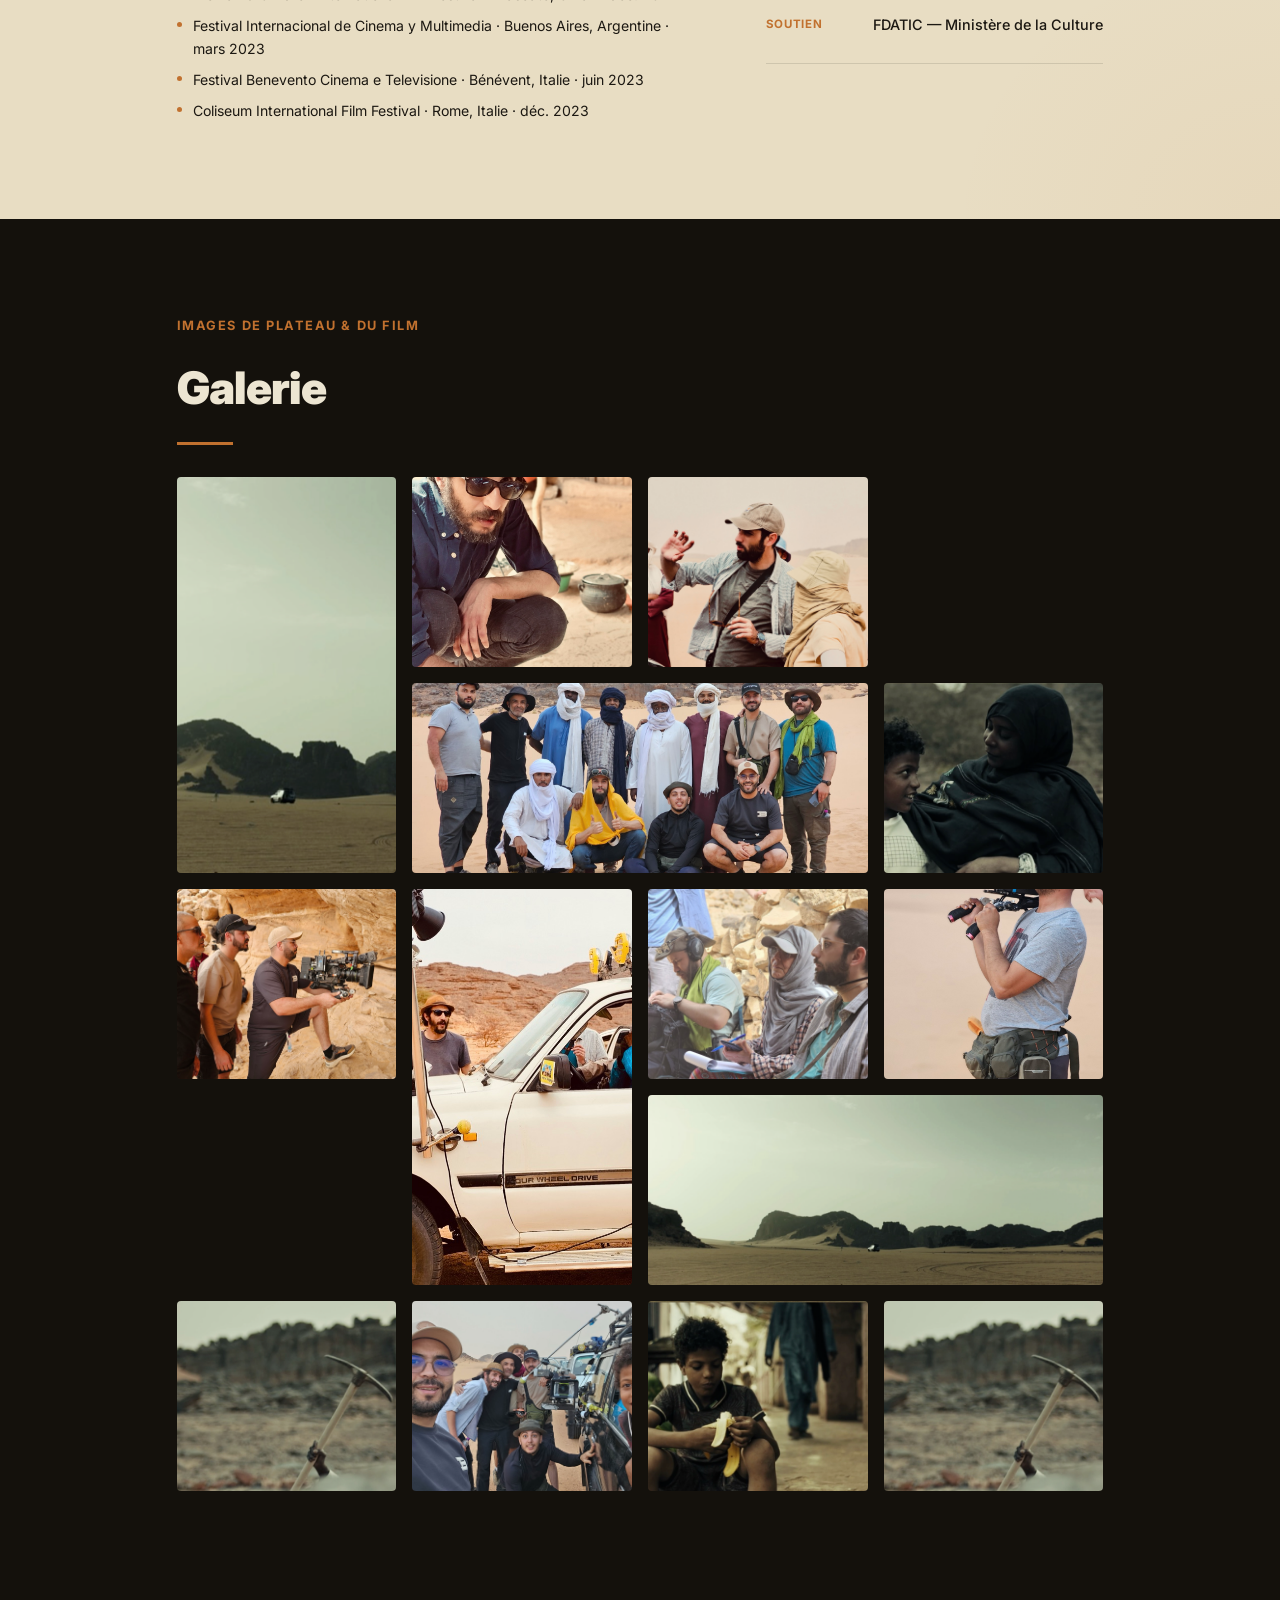
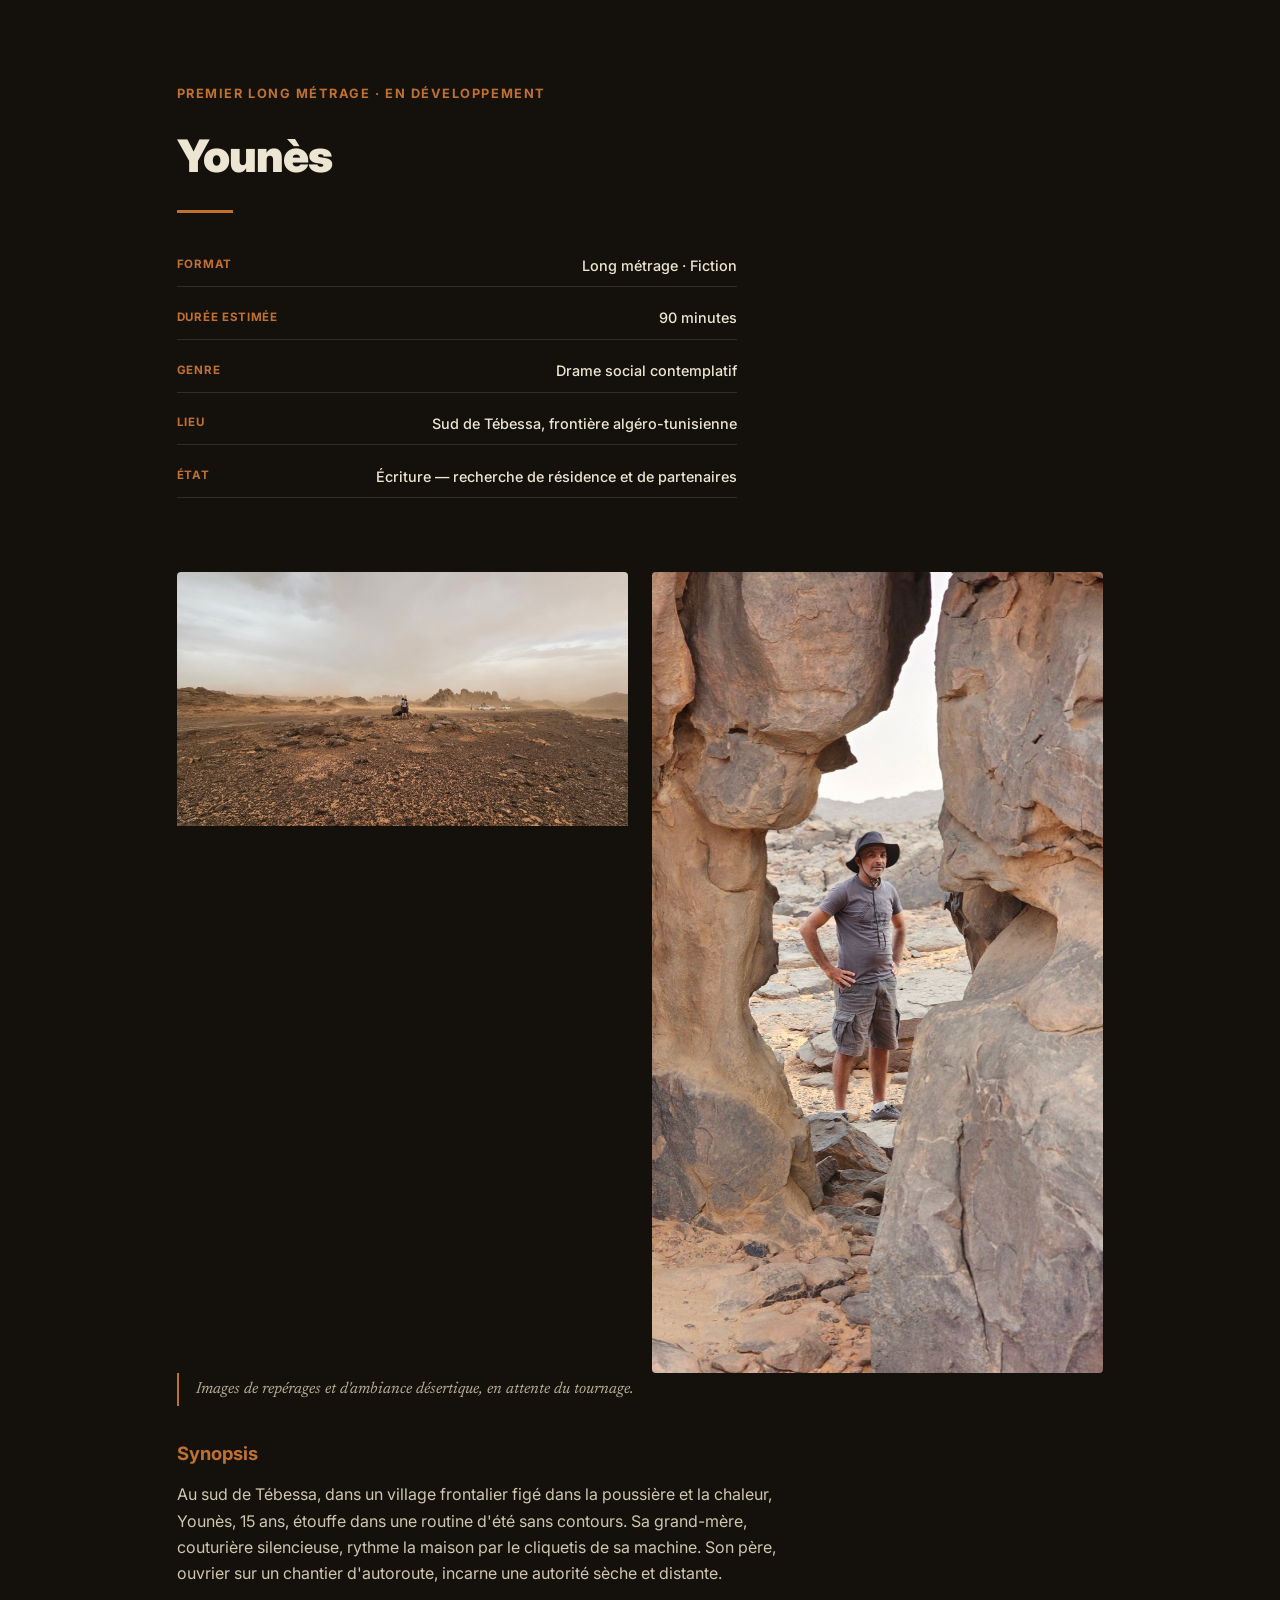
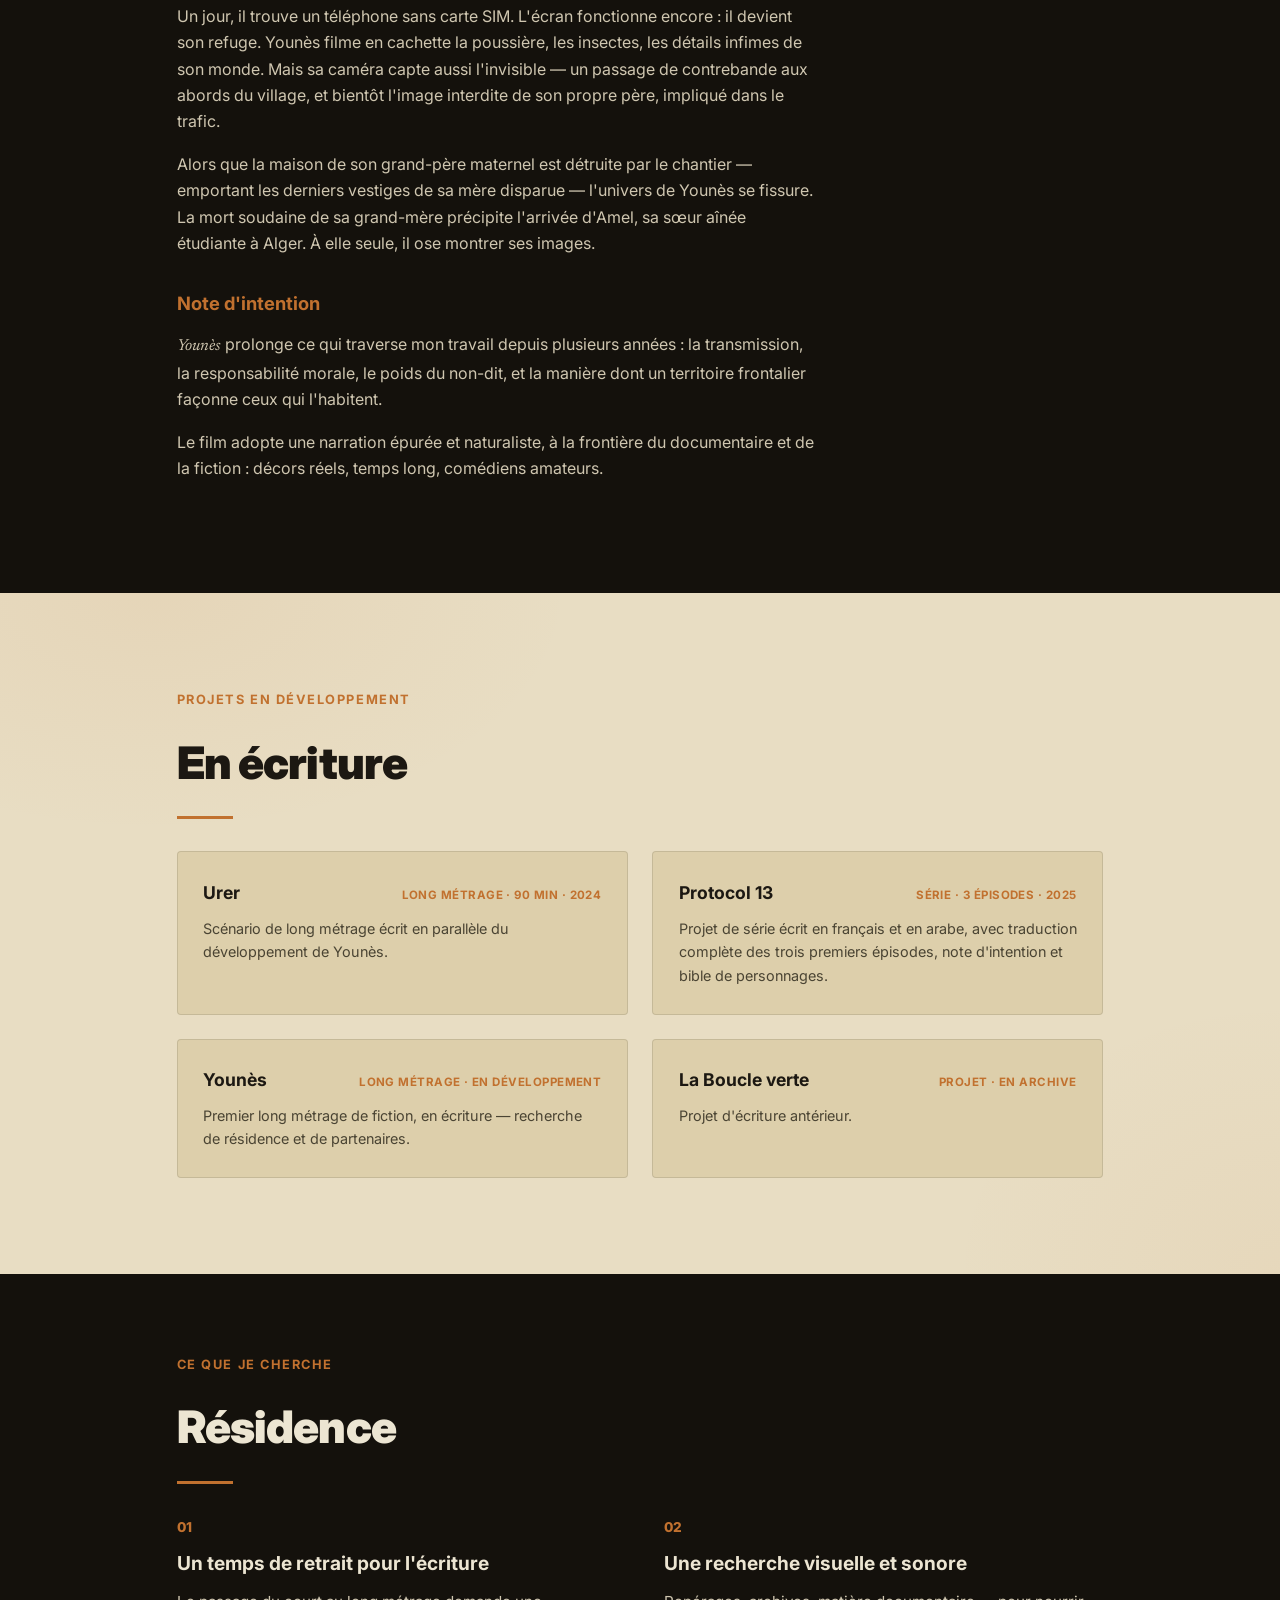
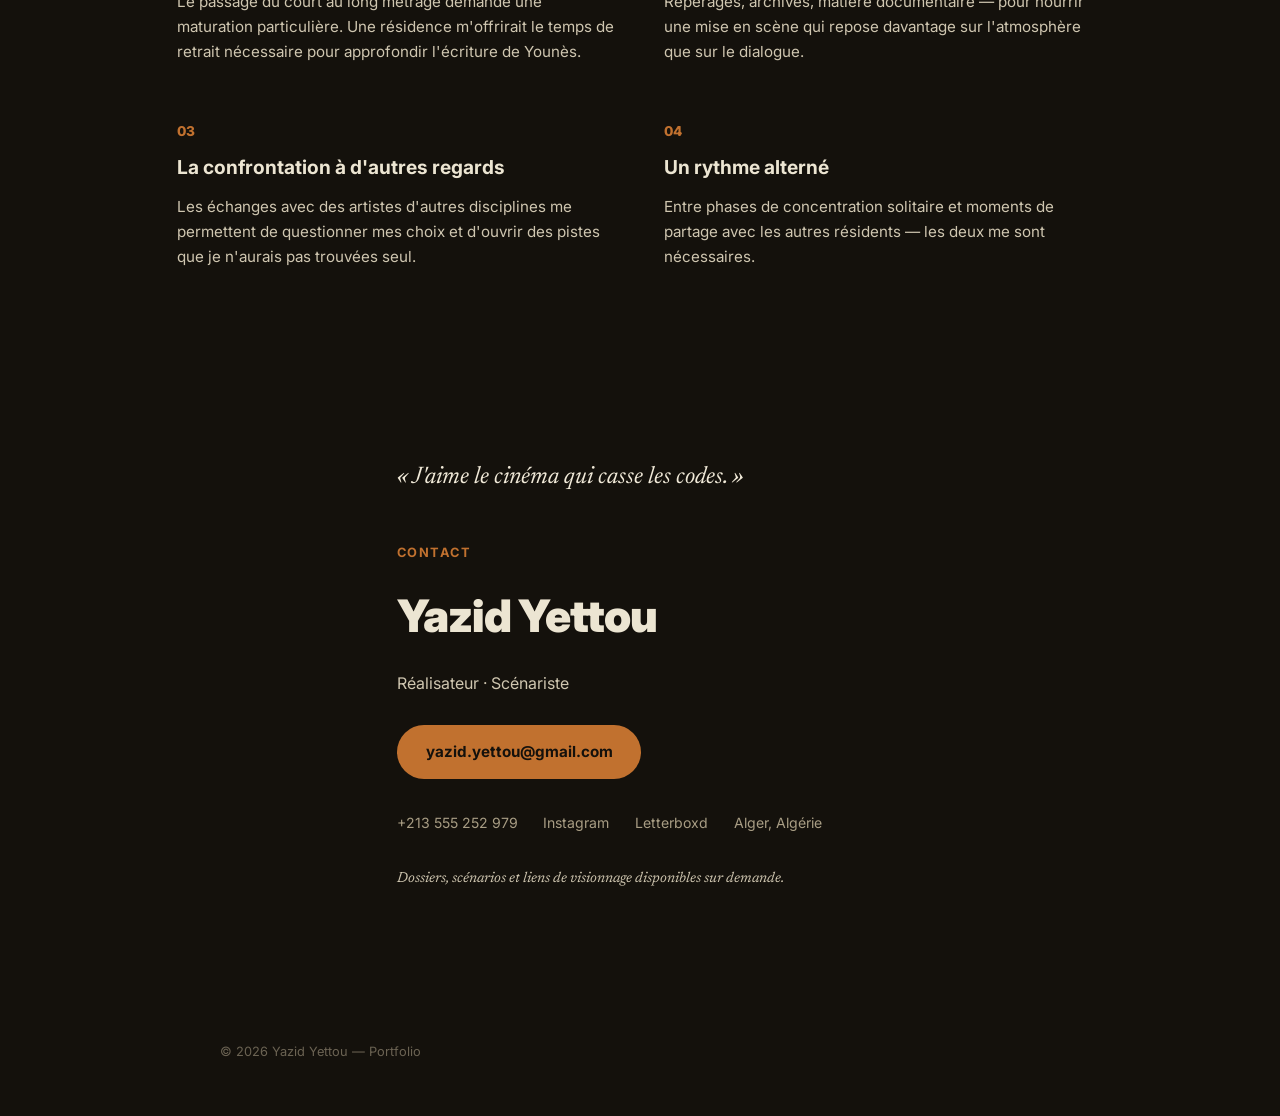
==== commit a1b53fa3: "Ajout galerie photos de tournage, images dans Younes/Demarche/Collateral, nouveau fond d'accueil, vi" ====
--- a/index.html
+++ b/index.html
@@ -14,11 +14,16 @@
 
 <div class="grain"></div>
 <div class="cursor-glow" id="cursorGlow"></div>
+<div class="lightbox" id="lightbox">
+  <button class="lightbox-close" id="lightboxClose" aria-label="Fermer">&times;</button>
+  <img id="lightboxImg" src="" alt="">
+</div>
 
 <header class="nav">
   <a href="#top" class="nav-logo">YY</a>
   <nav class="nav-links">
     <a href="#collateral">Films</a>
+    <a href="#galerie">Galerie</a>
     <a href="#younes">Younès</a>
     <a href="#ecriture">Écriture</a>
     <a href="#contact">Contact</a>
@@ -99,6 +104,10 @@
           <p>Mes personnages sont pris dans des contradictions — un père compromis, une femme contrainte au mariage, une communauté effacée par une opération militaire. Le film ne tranche pas à leur place. Il les accompagne.</p>
         </div>
       </div>
+      <div class="demarche-photos">
+        <figure class="inline-still"><img src="assets/gallery/gallery-directing.jpg" alt="Yazid Yettou dirigeant l'équipe sur le tournage" loading="lazy"></figure>
+        <figure class="inline-still"><img src="assets/gallery/gallery-crew.jpg" alt="Équipe technique en plein tournage" loading="lazy"></figure>
+      </div>
     </div>
   </section>
 
@@ -127,6 +136,10 @@
         <p>À l'extrême sud de l'Algérie, près de la frontière malienne, Brahim, 10 ans, grandit dans une petite famille touarègue, en harmonie avec le désert. Inséparable de son avion en bois, il lève souvent les yeux vers les nuages, fasciné par le vol. Mais un jour cette paix fragile se brise&nbsp;: lors d'une opération militaire hybride, un drone de haute technologie s'écrase à quelques pas des tentes.</p>
         <p>Au quartier général, l'ordre tombe&nbsp;: effacer toute trace, à n'importe quel prix. L'accident devient une menace invisible, aux conséquences irréversibles pour Brahim et sa communauté.</p>
         <p class="note">Le film rend hommage à l'esprit de l'artiste disparu Othmane Bali. Le dialogue y est minimal&nbsp;: l'essentiel passe par l'image et le paysage.</p>
+
+        <figure class="inline-still">
+          <img src="assets/gallery/gallery-motherson.jpg" alt="Scène mère et fils, Collatéral !" loading="lazy">
+        </figure>
 
         <h3 class="sub-title">Sélections &amp; prix</h3>
         <ul class="prize-list">
@@ -194,6 +207,31 @@
     </div>
   </section>
 
+  <!-- GALERIE -->
+  <section class="section section-dark" id="galerie">
+    <div class="container">
+      <p class="eyebrow">Images de plateau &amp; du film</p>
+      <h2 class="title">Galerie</h2>
+      <div class="bar"></div>
+      <div class="gallery-grid">
+        <div class="gallery-item gallery-tall"><img src="assets/gallery/gallery-boy.jpg" alt="Jeune acteur, Collatéral !" loading="lazy"></div>
+        <div class="gallery-item"><img src="assets/gallery/gallery-clapperboard.jpg" alt="Clap de tournage, Collatéral !" loading="lazy"></div>
+        <div class="gallery-item"><img src="assets/gallery/gallery-directing.jpg" alt="Yazid Yettou dirigeant l'équipe sur le tournage de Collatéral !" loading="lazy"></div>
+        <div class="gallery-item gallery-wide"><img src="assets/gallery/gallery-cast-group.jpg" alt="Équipe et acteurs touaregs, Collatéral !" loading="lazy"></div>
+        <div class="gallery-item"><img src="assets/gallery/gallery-motherson.jpg" alt="Scène mère et fils, Collatéral !" loading="lazy"></div>
+        <div class="gallery-item"><img src="assets/gallery/gallery-camera-cave.jpg" alt="Équipe caméra sur le tournage" loading="lazy"></div>
+        <div class="gallery-item gallery-tall"><img src="assets/gallery/gallery-vehicle-rig.jpg" alt="Caméra embarquée sur véhicule, tournage" loading="lazy"></div>
+        <div class="gallery-item"><img src="assets/gallery/gallery-crew.jpg" alt="Équipe technique sur le tournage de Collatéral !" loading="lazy"></div>
+        <div class="gallery-item"><img src="assets/gallery/gallery-cinematographer.jpg" alt="Directeur de la photographie, tournage" loading="lazy"></div>
+        <div class="gallery-item gallery-wide"><img src="assets/gallery/gallery-road.jpg" alt="Paysage désertique, Djanet" loading="lazy"></div>
+        <div class="gallery-item"><img src="assets/gallery/gallery-camp.jpg" alt="Campement touareg, Collatéral !" loading="lazy"></div>
+        <div class="gallery-item"><img src="assets/gallery/gallery-crew-group.jpg" alt="Équipe et jeune acteur sur le tournage" loading="lazy"></div>
+        <div class="gallery-item"><img src="assets/gallery/gallery-market.jpg" alt="Scène de marché" loading="lazy"></div>
+        <div class="gallery-item"><img src="assets/gallery/gallery-pickaxe.jpg" alt="Détail, Collatéral !" loading="lazy"></div>
+      </div>
+    </div>
+  </section>
+
   <!-- YOUNES -->
   <section class="section section-dark" id="younes">
     <div class="container">
@@ -207,6 +245,12 @@
         <div><dt>Lieu</dt><dd>Sud de Tébessa, frontière algéro-tunisienne</dd></div>
         <div><dt>État</dt><dd>Écriture — recherche de résidence et de partenaires</dd></div>
       </dl>
+
+      <div class="demarche-photos younes-photos">
+        <figure class="inline-still"><img src="assets/gallery/gallery-sandstorm.jpg" alt="Repérages désertiques pour Younès" loading="lazy"></figure>
+        <figure class="inline-still"><img src="assets/gallery/gallery-rockformation.jpg" alt="Repérages, formations rocheuses" loading="lazy"></figure>
+      </div>
+      <p class="note">Images de repérages et d'ambiance désertique, en attente du tournage.</p>
 
       <h3 class="sub-title">Synopsis</h3>
       <p>Au sud de Tébessa, dans un village frontalier figé dans la poussière et la chaleur, Younès, 15 ans, étouffe dans une routine d'été sans contours. Sa grand-mère, couturière silencieuse, rythme la maison par le cliquetis de sa machine. Son père, ouvrier sur un chantier d'autoroute, incarne une autorité sèche et distante.</p>
--- a/styles.css
+++ b/styles.css
@@ -132,8 +132,8 @@
   width: 100%;
   height: 100%;
   object-fit: cover;
-  object-position: 70% 40%;
-  opacity: 0.55;
+  object-position: center 60%;
+  opacity: 0.6;
   filter: saturate(0.85) contrast(1.05);
 }
 
@@ -552,6 +552,130 @@
 }
 
 .portrait-facts p { font-size: 0.88rem; margin: 0; max-width: none; }
+
+/* GALLERY */
+.gallery-grid {
+  display: grid;
+  grid-template-columns: repeat(4, 1fr);
+  grid-auto-rows: 190px;
+  gap: 1rem;
+  margin-top: 2rem;
+}
+
+.gallery-item {
+  border-radius: 4px;
+  overflow: hidden;
+  position: relative;
+  background: var(--dark-alt);
+}
+
+.gallery-item img {
+  width: 100%;
+  height: 100%;
+  object-fit: cover;
+  display: block;
+  transition: transform 0.7s ease, filter 0.4s ease;
+  filter: saturate(0.92);
+}
+
+.gallery-item:hover img {
+  transform: scale(1.08);
+  filter: saturate(1.05);
+}
+
+.gallery-tall { grid-row: span 2; }
+.gallery-wide { grid-column: span 2; }
+
+.gallery-item { cursor: zoom-in; }
+
+@media (max-width: 780px) {
+  .gallery-grid {
+    grid-template-columns: repeat(2, 1fr);
+    grid-auto-rows: 160px;
+  }
+  .gallery-wide { grid-column: span 2; }
+  .gallery-tall { grid-row: span 2; }
+}
+
+/* INLINE STILLS */
+.inline-still {
+  margin: 1.6rem 0;
+  border-radius: 4px;
+  overflow: hidden;
+  cursor: zoom-in;
+}
+
+.inline-still img {
+  width: 100%;
+  display: block;
+  transition: transform 0.6s ease;
+}
+
+.inline-still:hover img { transform: scale(1.04); }
+
+.demarche-photos {
+  display: grid;
+  grid-template-columns: 1fr 1fr;
+  gap: 1.5rem;
+  margin-top: 3rem;
+}
+
+.demarche-photos .inline-still { margin: 0; }
+
+@media (max-width: 780px) {
+  .demarche-photos { grid-template-columns: 1fr; }
+}
+
+/* LIGHTBOX */
+.lightbox {
+  position: fixed;
+  inset: 0;
+  z-index: 1000;
+  background: rgba(10, 8, 5, 0.94);
+  display: flex;
+  align-items: center;
+  justify-content: center;
+  padding: 4vh 4vw;
+  opacity: 0;
+  pointer-events: none;
+  transition: opacity 0.3s ease;
+}
+
+.lightbox.open {
+  opacity: 1;
+  pointer-events: auto;
+}
+
+.lightbox img {
+  max-width: 100%;
+  max-height: 92vh;
+  border-radius: 4px;
+  box-shadow: 0 30px 80px rgba(0,0,0,0.6);
+  transform: scale(0.96);
+  transition: transform 0.3s ease;
+}
+
+.lightbox.open img { transform: scale(1); }
+
+.lightbox-close {
+  position: absolute;
+  top: 2rem;
+  right: 2rem;
+  width: 44px;
+  height: 44px;
+  border-radius: 50%;
+  background: rgba(246, 241, 230, 0.1);
+  color: #f6f1e6;
+  border: 1px solid rgba(246, 241, 230, 0.2);
+  font-size: 1.3rem;
+  cursor: pointer;
+  display: flex;
+  align-items: center;
+  justify-content: center;
+  transition: background 0.2s ease;
+}
+
+.lightbox-close:hover { background: var(--accent); border-color: var(--accent); }
 
 /* CONTACT */
 .contact-section { text-align: left; }
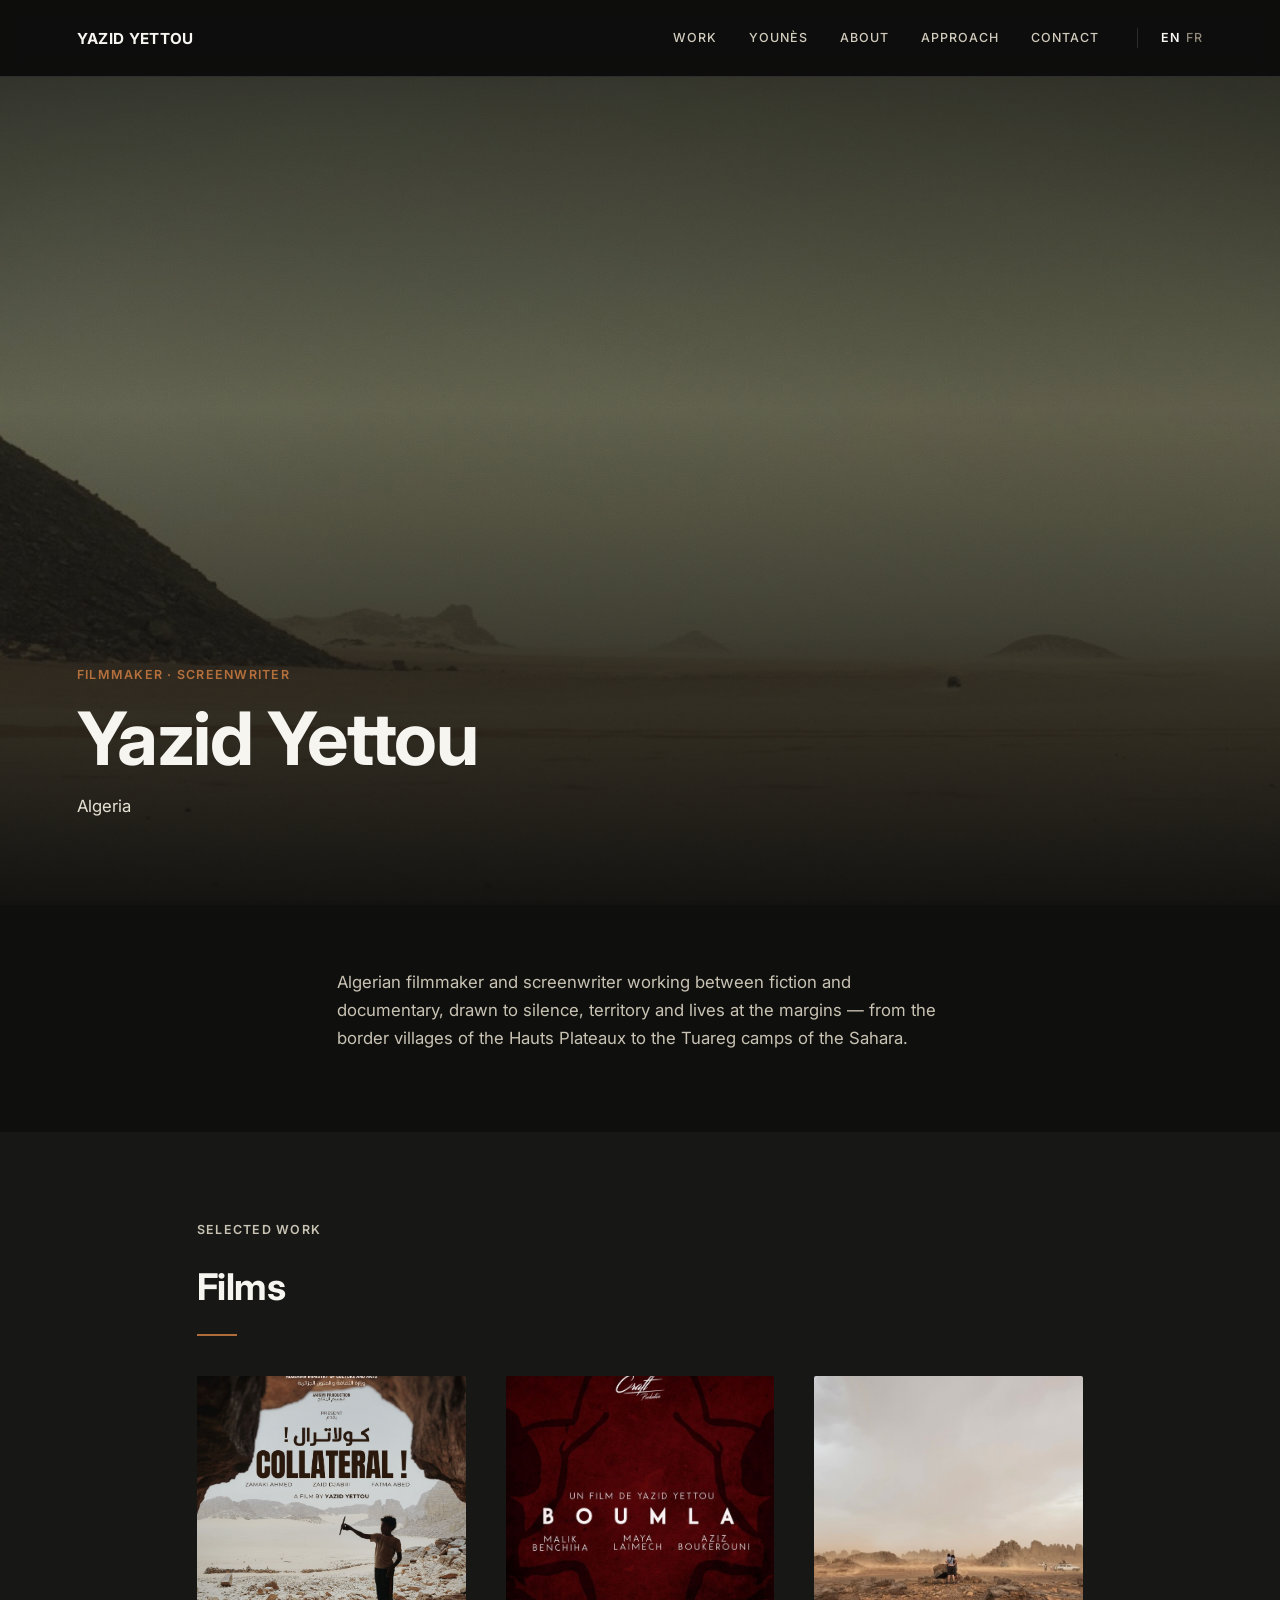
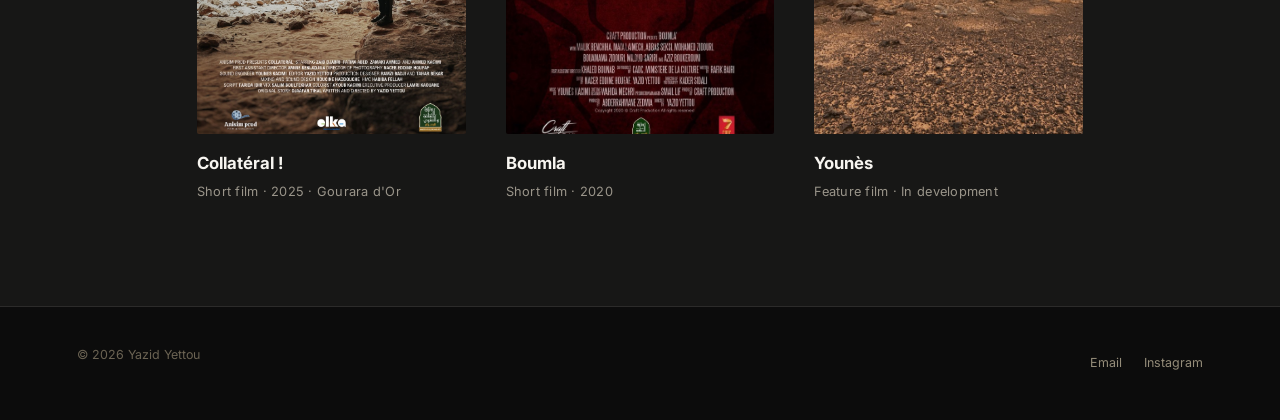
==== commit 915451d3: "Refonte: site multi-pages EN/FR, design editorial sombre, sections Younes/Films/About/Approach, lien" ====
--- a/index.html
+++ b/index.html
@@ -1,350 +1,101 @@
 <!DOCTYPE html>
-<html lang="fr">
+<html lang="en">
 <head>
 <meta charset="UTF-8">
 <meta name="viewport" content="width=device-width, initial-scale=1.0">
-<title>Yazid Yettou — Réalisateur · Scénariste</title>
-<meta name="description" content="Yazid Yettou, réalisateur et scénariste algérien. Boumla (2020), Collatéral ! (2025), Younès (en développement).">
+<title>Yazid Yettou — Filmmaker &amp; Screenwriter, Algeria</title>
+<meta name="description" content="Yazid Yettou is an Algerian filmmaker and screenwriter working between fiction and documentary. Collatéral! (2025), Boumla (2020), Younès (feature in development).">
+<link rel="canonical" href="https://yazidyettou.github.io/portfolio/index.html">
+<link rel="alternate" hreflang="en" href="https://yazidyettou.github.io/portfolio/index.html">
+<link rel="alternate" hreflang="fr" href="https://yazidyettou.github.io/portfolio/fr/index.html">
+<meta property="og:type" content="website">
+<meta property="og:title" content="Yazid Yettou — Filmmaker & Screenwriter, Algeria">
+<meta property="og:description" content="Algerian filmmaker and screenwriter working between fiction and documentary. Collatéral! (2025), Boumla (2020), Younès (feature in development).">
+<meta property="og:image" content="https://yazidyettou.github.io/portfolio/assets/hero-bg.jpg">
+<meta property="og:url" content="https://yazidyettou.github.io/portfolio/index.html">
+<meta name="twitter:card" content="summary_large_image">
 <link rel="preconnect" href="https://fonts.googleapis.com">
 <link rel="preconnect" href="https://fonts.gstatic.com" crossorigin>
-<link href="https://fonts.googleapis.com/css2?family=Inter:wght@400;500;600;700;800;900&family=Newsreader:ital@0;1&display=swap" rel="stylesheet">
-<link rel="stylesheet" href="styles.css">
+<link href="https://fonts.googleapis.com/css2?family=Inter:wght@400;500;600;700;800&family=Newsreader:ital@0;1&display=swap" rel="stylesheet">
+<link rel="stylesheet" href="styles.css?v=2">
 </head>
 <body>
 
 <div class="grain"></div>
-<div class="cursor-glow" id="cursorGlow"></div>
 <div class="lightbox" id="lightbox">
-  <button class="lightbox-close" id="lightboxClose" aria-label="Fermer">&times;</button>
+  <button class="lightbox-close" id="lightboxClose" aria-label="Close">&times;</button>
   <img id="lightboxImg" src="" alt="">
 </div>
 
 <header class="nav">
-  <a href="#top" class="nav-logo">YY</a>
-  <nav class="nav-links">
-    <a href="#collateral">Films</a>
-    <a href="#galerie">Galerie</a>
-    <a href="#younes">Younès</a>
-    <a href="#ecriture">Écriture</a>
-    <a href="#contact">Contact</a>
+  <a href="index.html" class="nav-logo">YAZID YETTOU</a>
+  <nav class="nav-links" aria-label="Main navigation">
+    <a href="films.html">Work</a>
+    <a href="younes.html">Younès</a>
+    <a href="about.html">About</a>
+    <a href="approach.html">Approach</a>
+    <a href="contact.html">Contact</a>
+    <span class="nav-lang">
+      <a href="index.html" aria-current="true">EN</a>
+      <a href="fr/index.html">FR</a>
+    </span>
   </nav>
 </header>
 
 <main>
 
-  <!-- HERO -->
-  <section id="top" class="hero">
+  <section class="hero">
     <div class="hero-bg">
-      <img src="assets/hero-bg.jpg" alt="" class="hero-bg-img">
+      <img src="assets/hero-bg.jpg" alt="Desert landscape near Djanet, Algeria" class="hero-bg-img">
     </div>
     <div class="hero-content">
-      <p class="eyebrow">Réalisateur · Scénariste</p>
+      <p class="eyebrow">Filmmaker · Screenwriter</p>
       <h1>Yazid Yettou</h1>
-      <p class="hero-films">Boumla (2020) · Collatéral&nbsp;! (2025) · Younès (en développement)</p>
-      <p class="hero-loc">Alger, Algérie · yazid.yettou@gmail.com</p>
-    </div>
-    <div class="hero-scroll">Portfolio 2026</div>
-  </section>
-
-  <!-- PORTRAIT -->
-  <section class="section section-cream" id="portrait">
-    <div class="container two-col">
-      <div>
-        <p class="eyebrow">Né en 1986 · Alger</p>
-        <h2 class="title">Portrait</h2>
-        <div class="bar"></div>
-        <p>Yazid Yettou est réalisateur et scénariste algérien. Son travail explore les tensions familiales et les fractures intimes à hauteur d'enfant ou d'adolescent, dans des territoires que le cinéma algérien filme peu&nbsp;: villages reculés des Hauts Plateaux, campements touaregs du Grand Sud, zones frontalières.</p>
-        <p>Diplômé en audiovisuel en 2009, il apprend le métier sur le terrain. Dès 2011, il intègre l'équipe technique du <em>Crépuscule des ombres</em> de Mohamed Lakhdar-Hamina — une école de plateau qu'il décrit comme fondatrice. Il enchaîne pendant dix ans les postes techniques sur des productions algériennes, avant de passer à la réalisation.</p>
-        <p>En 2020, il signe <em>Boumla</em>, son premier court métrage, tourné avec des comédiens non professionnels dans le village de Mellakou, près de Tiaret. Le film circule sur trois continents et remporte notamment le Grand Prix ex æquo du Festival National du Cinéma de la Femme de Saïda et le prix du Meilleur court métrage africain au Royaume-Uni.</p>
-        <p>En 2025, <em>Collatéral&nbsp;!</em> — tourné à Djanet, dialogué en tamasheq, l'un des rares films touaregs contemporains — remporte le Gourara d'Or, Grand Prix de la première édition du Festival International du Court Métrage de Timimoun. Le film poursuit aujourd'hui une carrière internationale, de Vérone à Moshi.</p>
-        <p>Il développe actuellement <em>Younès</em>, son premier long métrage de fiction.</p>
-        <p class="influences"><span>Influences —</span> Frères Dardenne · Nuri Bilge Ceylan · Cristian Mungiu · Ingmar Bergman · cinéma iranien · Tariq Teguia</p>
-        <div class="portrait-facts">
-          <div>
-            <h4>Compétences</h4>
-            <p>Réalisation · Écriture de scénario · Direction d'acteurs · Montage · Photographie · Direction artistique</p>
-          </div>
-          <div>
-            <h4>Langues</h4>
-            <p>Arabe · Français · Anglais</p>
-          </div>
-        </div>
-      </div>
-      <div class="portrait-frame">
-        <img src="assets/portrait.jpg" alt="Yazid Yettou">
-      </div>
+      <p class="hero-role">Algeria</p>
     </div>
   </section>
 
-  <!-- DEMARCHE -->
-  <section class="section section-cream section-tight" id="demarche">
-    <div class="container">
-      <p class="eyebrow">Un cinéma d'observation</p>
-      <h2 class="title">Démarche artistique</h2>
-      <div class="bar"></div>
-      <div class="numbered-grid">
-        <div class="numbered-item">
-          <span class="num">01</span>
-          <h3>Filmer ce qui ne se dit pas</h3>
-          <p>Mes films avancent par le silence. Ce qui compte s'installe dans les regards, les gestes retenus, les choses que les personnages ne se disent pas. Je cherche une narration épurée où le spectateur reconstruit lui-même ce qui manque, plutôt qu'une dramaturgie qui explique.</p>
-        </div>
-        <div class="numbered-item">
-          <span class="num">02</span>
-          <h3>Le territoire comme personnage</h3>
-          <p>Le désert de Djanet, un village de Tiaret, une zone frontalière au sud de Tébessa&nbsp;: les lieux que je filme ne sont pas des décors. Ils portent des tensions sociales et économiques qui façonnent ceux qui les habitent. Je tourne en décors réels, au rythme de ces lieux.</p>
-        </div>
-        <div class="numbered-item">
-          <span class="num">03</span>
-          <h3>Des visages non professionnels</h3>
-          <p>Je travaille avec des comédiens non professionnels, souvent issus des régions où je tourne. Cette contrainte, d'abord budgétaire, est devenue un choix&nbsp;: elle produit une vérité brute que je ne saurais pas obtenir autrement.</p>
-        </div>
-        <div class="numbered-item">
-          <span class="num">04</span>
-          <h3>Ne pas juger</h3>
-          <p>Mes personnages sont pris dans des contradictions — un père compromis, une femme contrainte au mariage, une communauté effacée par une opération militaire. Le film ne tranche pas à leur place. Il les accompagne.</p>
-        </div>
-      </div>
-      <div class="demarche-photos">
-        <figure class="inline-still"><img src="assets/gallery/gallery-directing.jpg" alt="Yazid Yettou dirigeant l'équipe sur le tournage" loading="lazy"></figure>
-        <figure class="inline-still"><img src="assets/gallery/gallery-crew.jpg" alt="Équipe technique en plein tournage" loading="lazy"></figure>
-      </div>
+  <section class="section section-paper section-tight">
+    <div class="container-narrow">
+      <p class="lede">Algerian filmmaker and screenwriter working between fiction and documentary, drawn to silence, territory and lives at the margins — from the border villages of the Hauts Plateaux to the Tuareg camps of the Sahara.</p>
     </div>
   </section>
 
-  <!-- COLLATERAL -->
-  <section class="section section-dark film-section" id="collateral">
-    <div class="container two-col film-layout">
-      <div class="poster-frame">
-        <img src="assets/collateral-poster.jpg" alt="Affiche du film Collatéral !">
+  <section class="section section-paper-2">
+    <div class="container">
+      <p class="eyebrow">Selected Work</p>
+      <h2 class="title">Films</h2>
+      <div class="bar"></div>
+      <div class="work-grid">
+        <a class="work-card" href="films.html#collateral">
+          <div class="work-card-frame"><img src="assets/collateral-poster.jpg" alt="Collatéral! poster"></div>
+          <h3>Collatéral&nbsp;!</h3>
+          <p class="work-meta">Short film · 2025 · Gourara d'Or</p>
+        </a>
+        <a class="work-card" href="films.html#boumla">
+          <div class="work-card-frame"><img src="assets/boumla-poster.jpg" alt="Boumla poster"></div>
+          <h3>Boumla</h3>
+          <p class="work-meta">Short film · 2020</p>
+        </a>
+        <a class="work-card" href="younes.html">
+          <div class="work-card-frame"><img src="assets/gallery/gallery-sandstorm.jpg" alt="Location scouting for Younès"></div>
+          <h3>Younès</h3>
+          <p class="work-meta">Feature film · In development</p>
+        </a>
       </div>
-      <div>
-        <p class="eyebrow">Court métrage · 2025</p>
-        <h2 class="title">Collatéral&nbsp;!</h2>
-        <div class="bar"></div>
-        <dl class="meta-table">
-          <div><dt>Année</dt><dd>2025</dd></div>
-          <div><dt>Format</dt><dd>Court métrage · Fiction</dd></div>
-          <div><dt>Durée</dt><dd>20 minutes</dd></div>
-          <div><dt>Langue</dt><dd>Tamasheq</dd></div>
-          <div><dt>Tournage</dt><dd>Djanet, Tassili n'Ajjer</dd></div>
-          <div><dt>Production</dt><dd>Anisim Production</dd></div>
-          <div><dt>Soutien</dt><dd>Ministère de la Culture et des Arts</dd></div>
-        </dl>
-        <p class="prize-highlight">Gourara d'Or — Grand Prix<br><span>TISFF Timimoun 2025</span></p>
-
-        <h3 class="sub-title">Synopsis</h3>
-        <p>À l'extrême sud de l'Algérie, près de la frontière malienne, Brahim, 10 ans, grandit dans une petite famille touarègue, en harmonie avec le désert. Inséparable de son avion en bois, il lève souvent les yeux vers les nuages, fasciné par le vol. Mais un jour cette paix fragile se brise&nbsp;: lors d'une opération militaire hybride, un drone de haute technologie s'écrase à quelques pas des tentes.</p>
-        <p>Au quartier général, l'ordre tombe&nbsp;: effacer toute trace, à n'importe quel prix. L'accident devient une menace invisible, aux conséquences irréversibles pour Brahim et sa communauté.</p>
-        <p class="note">Le film rend hommage à l'esprit de l'artiste disparu Othmane Bali. Le dialogue y est minimal&nbsp;: l'essentiel passe par l'image et le paysage.</p>
-
-        <figure class="inline-still">
-          <img src="assets/gallery/gallery-motherson.jpg" alt="Scène mère et fils, Collatéral !" loading="lazy">
-        </figure>
-
-        <h3 class="sub-title">Sélections &amp; prix</h3>
-        <ul class="prize-list">
-          <li><strong>Grand Prix — Gourara d'Or</strong> · TISFF Timimoun, 1<sup>re</sup> éd. · Algérie · nov. 2025</li>
-          <li><strong>Prix du Jury</strong> · JCIS Sétif · Algérie · 2026</li>
-          <li><strong>2<sup>e</sup> place</strong> · New York Forum of Amazigh Film · États-Unis · 2026</li>
-          <li><strong>Mention Spéciale du Jury</strong> · Festival Nat. du Cinéma de la Femme, 9<sup>e</sup> éd. · Saïda · mai 2026</li>
-          <li>45<sup>e</sup> Festival du Cinéma Africain de Vérone · Italie · 2026 — Première italienne</li>
-          <li>Kilimanjaro Film Festival · Moshi, Tanzanie · juillet 2026</li>
-          <li>The Film Week · Namibie · 2026</li>
-          <li>Filmare la Storia · Turin, Italie · 2026</li>
-          <li>Festival International d'Imedghassen · Algérie · 2025–2026</li>
-          <li>Pulling Focus — African American Film Festival · Iowa, États-Unis · 2026</li>
-          <li>Native Spirit Film Festival · Londres, Royaume-Uni · oct. 2026</li>
-          <li>International African Film Festival in Argentina (FICAA) · Argentine · 2026</li>
-          <li>Uncolonial Film Festival · Münster, Allemagne · août 2026</li>
-          <li>YS Festival — festival du court métrage algérien · Cévennes, France · 2026</li>
-        </ul>
-
-        <h3 class="sub-title">Équipe</h3>
-        <p class="crew">Écrit et réalisé par <strong>Yazid Yettou</strong> · Histoire originale <strong>Djaafar Tihal</strong> · Avec <strong>Zaid Djabri</strong>, <strong>Fatma Abed</strong>, <strong>Zamaki Ahmed</strong>, <strong>Ahmed Kacimi</strong> · Image <strong>Nacer Eddine Houfaf</strong> · Montage <strong>Yazid Yettou</strong> · 1<sup>er</sup> assistant réalisateur <strong>Amine Benladjila</strong> · Décors <strong>Ramzi Badji</strong>, <strong>Tahar Bekar</strong> · Son <strong>Younes Kacimi</strong> · Mixage &amp; sound design <strong>Houcine Haddouche</strong> · VFX <strong>Salim Boulfekhar</strong> · Étalonnage <strong>Ayoub Kacimi</strong> · Scripte <strong>Farida Idir</strong> · Maquillage &amp; coiffure <strong>Habiba Fellah</strong> · Producteur exécutif <strong>Lamri Kaouane</strong>.</p>
-      </div>
-    </div>
-  </section>
-
-  <!-- BOUMLA -->
-  <section class="section section-cream film-section">
-    <div class="container">
-      <p class="eyebrow">Court métrage · 2020</p>
-      <h2 class="title">Boumla</h2>
-      <div class="bar"></div>
-      <div class="two-col film-layout-reverse">
-        <div>
-          <p>Le destin croisé de Karim, un garçon de 10 ans qui croit aux superstitions et aux rituels les plus absurdes pour échapper à une journée d'école, et de Lamia, une enseignante dont la vie bascule lorsque son père la contraint à épouser un homme qu'elle n'a pas choisi.</p>
-          <p>Déchirée entre l'amour qu'elle porte à Jamel et l'obligation de se soumettre à un mariage arrangé, elle le quitte sans explication. Submergé par la colère, Jamel commet un acte irréparable qui bouleversera à jamais la vie de ces trois personnages.</p>
-          <p class="note">Premier film. Tourné avec des habitants de Mellakou n'ayant jamais fait de cinéma, sur un budget minimal obtenu auprès du FDATIC. Avant-première nationale à la Cinémathèque algérienne le 1<sup>er</sup> décembre 2021.</p>
-
-          <h3 class="sub-title">Sélections &amp; prix</h3>
-          <ul class="prize-list">
-            <li><strong>Grand Prix ex æquo + Prix d'encouragement</strong> (interprétation féminine) · Festival National du Cinéma de la Femme · Saïda · oct. 2022</li>
-            <li><strong>Best African Short Film</strong> · Link International Film Festival · Royaume-Uni · déc. 2023</li>
-            <li><strong>Mention Spéciale du Jury</strong> · Alexandria Short Film Festival · Égypte · fév. 2023 — Première égyptienne</li>
-            <li>Festival du Film Maghrébin d'Oujda · Maroc · oct. 2022 — Première marocaine</li>
-            <li>Festival International du Film d'Alger · Algérie · déc. 2022</li>
-            <li>Woman &amp; Children International Film Festival · Mascate, Oman · déc. 2022</li>
-            <li>Festival Internacional de Cinema y Multimedia · Buenos Aires, Argentine · mars 2023</li>
-            <li>Festival Benevento Cinema e Televisione · Bénévent, Italie · juin 2023</li>
-            <li>Coliseum International Film Festival · Rome, Italie · déc. 2023</li>
-          </ul>
-        </div>
-        <div class="meta-table-standalone">
-          <div class="poster-frame poster-frame-small">
-            <img src="assets/boumla-poster.jpg" alt="Affiche du film Boumla">
-          </div>
-          <dl class="meta-table">
-            <div><dt>Année</dt><dd>2020</dd></div>
-            <div><dt>Format</dt><dd>Court métrage · Fiction</dd></div>
-            <div><dt>Durée</dt><dd>15 minutes</dd></div>
-            <div><dt>Scénario</dt><dd>Rafik Baïri</dd></div>
-            <div><dt>Tournage</dt><dd>Mellakou, région de Tiaret</dd></div>
-            <div><dt>Soutien</dt><dd>FDATIC — Ministère de la Culture</dd></div>
-          </dl>
-        </div>
-      </div>
-    </div>
-  </section>
-
-  <!-- GALERIE -->
-  <section class="section section-dark" id="galerie">
-    <div class="container">
-      <p class="eyebrow">Images de plateau &amp; du film</p>
-      <h2 class="title">Galerie</h2>
-      <div class="bar"></div>
-      <div class="gallery-grid">
-        <div class="gallery-item gallery-tall"><img src="assets/gallery/gallery-boy.jpg" alt="Jeune acteur, Collatéral !" loading="lazy"></div>
-        <div class="gallery-item"><img src="assets/gallery/gallery-clapperboard.jpg" alt="Clap de tournage, Collatéral !" loading="lazy"></div>
-        <div class="gallery-item"><img src="assets/gallery/gallery-directing.jpg" alt="Yazid Yettou dirigeant l'équipe sur le tournage de Collatéral !" loading="lazy"></div>
-        <div class="gallery-item gallery-wide"><img src="assets/gallery/gallery-cast-group.jpg" alt="Équipe et acteurs touaregs, Collatéral !" loading="lazy"></div>
-        <div class="gallery-item"><img src="assets/gallery/gallery-motherson.jpg" alt="Scène mère et fils, Collatéral !" loading="lazy"></div>
-        <div class="gallery-item"><img src="assets/gallery/gallery-camera-cave.jpg" alt="Équipe caméra sur le tournage" loading="lazy"></div>
-        <div class="gallery-item gallery-tall"><img src="assets/gallery/gallery-vehicle-rig.jpg" alt="Caméra embarquée sur véhicule, tournage" loading="lazy"></div>
-        <div class="gallery-item"><img src="assets/gallery/gallery-crew.jpg" alt="Équipe technique sur le tournage de Collatéral !" loading="lazy"></div>
-        <div class="gallery-item"><img src="assets/gallery/gallery-cinematographer.jpg" alt="Directeur de la photographie, tournage" loading="lazy"></div>
-        <div class="gallery-item gallery-wide"><img src="assets/gallery/gallery-road.jpg" alt="Paysage désertique, Djanet" loading="lazy"></div>
-        <div class="gallery-item"><img src="assets/gallery/gallery-camp.jpg" alt="Campement touareg, Collatéral !" loading="lazy"></div>
-        <div class="gallery-item"><img src="assets/gallery/gallery-crew-group.jpg" alt="Équipe et jeune acteur sur le tournage" loading="lazy"></div>
-        <div class="gallery-item"><img src="assets/gallery/gallery-market.jpg" alt="Scène de marché" loading="lazy"></div>
-        <div class="gallery-item"><img src="assets/gallery/gallery-pickaxe.jpg" alt="Détail, Collatéral !" loading="lazy"></div>
-      </div>
-    </div>
-  </section>
-
-  <!-- YOUNES -->
-  <section class="section section-dark" id="younes">
-    <div class="container">
-      <p class="eyebrow">Premier long métrage · En développement</p>
-      <h2 class="title">Younès</h2>
-      <div class="bar"></div>
-      <dl class="meta-table meta-table-inline">
-        <div><dt>Format</dt><dd>Long métrage · Fiction</dd></div>
-        <div><dt>Durée estimée</dt><dd>90 minutes</dd></div>
-        <div><dt>Genre</dt><dd>Drame social contemplatif</dd></div>
-        <div><dt>Lieu</dt><dd>Sud de Tébessa, frontière algéro-tunisienne</dd></div>
-        <div><dt>État</dt><dd>Écriture — recherche de résidence et de partenaires</dd></div>
-      </dl>
-
-      <div class="demarche-photos younes-photos">
-        <figure class="inline-still"><img src="assets/gallery/gallery-sandstorm.jpg" alt="Repérages désertiques pour Younès" loading="lazy"></figure>
-        <figure class="inline-still"><img src="assets/gallery/gallery-rockformation.jpg" alt="Repérages, formations rocheuses" loading="lazy"></figure>
-      </div>
-      <p class="note">Images de repérages et d'ambiance désertique, en attente du tournage.</p>
-
-      <h3 class="sub-title">Synopsis</h3>
-      <p>Au sud de Tébessa, dans un village frontalier figé dans la poussière et la chaleur, Younès, 15 ans, étouffe dans une routine d'été sans contours. Sa grand-mère, couturière silencieuse, rythme la maison par le cliquetis de sa machine. Son père, ouvrier sur un chantier d'autoroute, incarne une autorité sèche et distante.</p>
-      <p>Un jour, il trouve un téléphone sans carte SIM. L'écran fonctionne encore&nbsp;: il devient son refuge. Younès filme en cachette la poussière, les insectes, les détails infimes de son monde. Mais sa caméra capte aussi l'invisible — un passage de contrebande aux abords du village, et bientôt l'image interdite de son propre père, impliqué dans le trafic.</p>
-      <p>Alors que la maison de son grand-père maternel est détruite par le chantier — emportant les derniers vestiges de sa mère disparue — l'univers de Younès se fissure. La mort soudaine de sa grand-mère précipite l'arrivée d'Amel, sa sœur aînée étudiante à Alger. À elle seule, il ose montrer ses images.</p>
-
-      <h3 class="sub-title">Note d'intention</h3>
-      <p><em>Younès</em> prolonge ce qui traverse mon travail depuis plusieurs années&nbsp;: la transmission, la responsabilité morale, le poids du non-dit, et la manière dont un territoire frontalier façonne ceux qui l'habitent.</p>
-      <p>Le film adopte une narration épurée et naturaliste, à la frontière du documentaire et de la fiction&nbsp;: décors réels, temps long, comédiens amateurs.</p>
-    </div>
-  </section>
-
-  <!-- EN ECRITURE -->
-  <section class="section section-cream" id="ecriture">
-    <div class="container">
-      <p class="eyebrow">Projets en développement</p>
-      <h2 class="title">En écriture</h2>
-      <div class="bar"></div>
-      <div class="writing-list">
-        <div class="writing-item">
-          <div class="writing-head"><h3>Urer</h3><span>Long métrage · 90 min · 2024</span></div>
-          <p>Scénario de long métrage écrit en parallèle du développement de Younès.</p>
-        </div>
-        <div class="writing-item">
-          <div class="writing-head"><h3>Protocol 13</h3><span>Série · 3 épisodes · 2025</span></div>
-          <p>Projet de série écrit en français et en arabe, avec traduction complète des trois premiers épisodes, note d'intention et bible de personnages.</p>
-        </div>
-        <div class="writing-item">
-          <div class="writing-head"><h3>Younès</h3><span>Long métrage · En développement</span></div>
-          <p>Premier long métrage de fiction, en écriture — recherche de résidence et de partenaires.</p>
-        </div>
-        <div class="writing-item">
-          <div class="writing-head"><h3>La Boucle verte</h3><span>Projet · En archive</span></div>
-          <p>Projet d'écriture antérieur.</p>
-        </div>
-      </div>
-    </div>
-  </section>
-
-  <!-- RESIDENCE -->
-  <section class="section section-dark section-tight">
-    <div class="container">
-      <p class="eyebrow">Ce que je cherche</p>
-      <h2 class="title">Résidence</h2>
-      <div class="bar"></div>
-      <div class="numbered-grid">
-        <div class="numbered-item">
-          <span class="num">01</span>
-          <h3>Un temps de retrait pour l'écriture</h3>
-          <p>Le passage du court au long métrage demande une maturation particulière. Une résidence m'offrirait le temps de retrait nécessaire pour approfondir l'écriture de Younès.</p>
-        </div>
-        <div class="numbered-item">
-          <span class="num">02</span>
-          <h3>Une recherche visuelle et sonore</h3>
-          <p>Repérages, archives, matière documentaire — pour nourrir une mise en scène qui repose davantage sur l'atmosphère que sur le dialogue.</p>
-        </div>
-        <div class="numbered-item">
-          <span class="num">03</span>
-          <h3>La confrontation à d'autres regards</h3>
-          <p>Les échanges avec des artistes d'autres disciplines me permettent de questionner mes choix et d'ouvrir des pistes que je n'aurais pas trouvées seul.</p>
-        </div>
-        <div class="numbered-item">
-          <span class="num">04</span>
-          <h3>Un rythme alterné</h3>
-          <p>Entre phases de concentration solitaire et moments de partage avec les autres résidents — les deux me sont nécessaires.</p>
-        </div>
-      </div>
-    </div>
-  </section>
-
-  <!-- CONTACT -->
-  <section class="section section-dark contact-section" id="contact">
-    <div class="container">
-      <blockquote class="pull-quote">« J'aime le cinéma qui casse les codes. »</blockquote>
-      <p class="eyebrow">Contact</p>
-      <h2 class="title">Yazid Yettou</h2>
-      <p class="contact-role">Réalisateur · Scénariste</p>
-      <a class="btn" href="mailto:yazid.yettou@gmail.com">yazid.yettou@gmail.com</a>
-      <div class="contact-meta">
-        <span>+213 555 252 979</span>
-        <a href="https://instagram.com/yazidyettou" target="_blank" rel="noopener">Instagram</a>
-        <a href="https://letterboxd.com/film/collateral-2025/" target="_blank" rel="noopener">Letterboxd</a>
-        <span>Alger, Algérie</span>
-      </div>
-      <p class="contact-note">Dossiers, scénarios et liens de visionnage disponibles sur demande.</p>
     </div>
   </section>
 
 </main>
 
 <footer class="footer">
-  <p>© 2026 Yazid Yettou — Portfolio</p>
+  <p>© 2026 Yazid Yettou</p>
+  <div class="footer-links">
+    <a href="mailto:yazid.yettou@gmail.com">Email</a>
+    <a href="https://instagram.com/yazidyettou" target="_blank" rel="noopener">Instagram</a>
+  </div>
 </footer>
 
-<script src="script.js"></script>
+<script src="script.js?v=2"></script>
 </body>
 </html>
--- a/styles.css
+++ b/styles.css
@@ -1,15 +1,13 @@
 :root {
-  --dark: #14110c;
-  --dark-alt: #1c1811;
-  --cream: #e8ddc3;
-  --cream-alt: #ddcfab;
-  --ink: #1c1812;
-  --ink-soft: #4a4433;
-  --paper-soft: #c9b98d;
-  --accent: #c1712f;
-  --accent-soft: rgba(193, 113, 47, 0.14);
-  --border-dark: rgba(246, 241, 230, 0.12);
-  --border-light: rgba(28, 24, 18, 0.12);
+  --dark: #0c0c0c;
+  --dark-2: #161615;
+  --paper: #0f0f0e;
+  --paper-2: #171716;
+  --ink: #ece9e2;
+  --ink-soft: #9a958a;
+  --line: rgba(236, 233, 226, 0.12);
+  --line-dark: rgba(236, 233, 226, 0.14);
+  --accent: #b06b3a;
   --serif: "Newsreader", Georgia, serif;
   --sans: "Inter", -apple-system, BlinkMacSystemFont, "Segoe UI", Roboto, sans-serif;
 }
@@ -19,53 +17,38 @@
 html { scroll-behavior: smooth; }
 
 body {
-  background: var(--cream);
+  background: var(--paper);
   color: var(--ink);
   font-family: var(--sans);
   line-height: 1.65;
   -webkit-font-smoothing: antialiased;
-  position: relative;
-}
+}
+
+a { color: inherit; }
+
+em { font-family: var(--serif); font-style: italic; }
+
+img { max-width: 100%; }
 
 .grain {
   position: fixed;
   inset: 0;
   z-index: 999;
   pointer-events: none;
-  opacity: 0.5;
+  opacity: 0.18;
   mix-blend-mode: overlay;
   background-image: url("data:image/svg+xml,%3Csvg xmlns='http://www.w3.org/2000/svg' viewBox='0 0 200 200'%3E%3Cfilter id='n'%3E%3CfeTurbulence type='fractalNoise' baseFrequency='0.85' numOctaves='3' stitchTiles='stitch'/%3E%3C/filter%3E%3Crect width='100%25' height='100%25' filter='url(%23n)'/%3E%3C/svg%3E");
   background-size: 180px 180px;
 }
 
-.cursor-glow {
-  position: fixed;
-  top: 0;
-  left: 0;
-  width: 560px;
-  height: 560px;
-  border-radius: 50%;
-  pointer-events: none;
-  z-index: 1;
-  background: radial-gradient(circle, rgba(193, 113, 47, 0.14) 0%, transparent 70%);
-  transform: translate(-50%, -50%);
-  opacity: 0;
-  transition: opacity 0.5s ease;
-  will-change: transform;
-}
-
-.cursor-glow.on-dark {
-  background: radial-gradient(circle, rgba(193, 113, 47, 0.22) 0%, transparent 70%);
-}
-
-.cursor-glow.visible { opacity: 1; }
-
-a { color: inherit; }
-
-em { font-family: var(--serif); font-style: italic; }
-
 .container {
-  max-width: 1080px;
+  max-width: 1040px;
+  margin: 0 auto;
+  padding: 0 6vw;
+}
+
+.container-narrow {
+  max-width: 760px;
   margin: 0 auto;
   padding: 0 6vw;
 }
@@ -78,53 +61,69 @@
   display: flex;
   align-items: center;
   justify-content: space-between;
-  padding: 1.4rem 6vw;
-  background: rgba(20, 17, 12, 0.75);
+  padding: 1.6rem 6vw;
+  background: rgba(12, 12, 12, 0.85);
   backdrop-filter: blur(10px);
-  border-bottom: 1px solid var(--border-dark);
+  border-bottom: 1px solid var(--line-dark);
 }
 
 .nav-logo {
-  font-weight: 900;
-  letter-spacing: 0.04em;
-  color: var(--accent);
+  font-weight: 700;
+  letter-spacing: 0.02em;
+  color: #f7f5f0;
   text-decoration: none;
-  font-size: 1.1rem;
+  font-size: 0.95rem;
 }
 
 .nav-links {
   display: flex;
-  gap: 1.8rem;
+  align-items: center;
+  gap: 2rem;
 }
 
 .nav-links a {
-  color: #ded5c0;
-  font-size: 0.82rem;
+  color: #cfc9ba;
+  font-size: 0.78rem;
   font-weight: 500;
-  letter-spacing: 0.03em;
+  letter-spacing: 0.08em;
+  text-transform: uppercase;
   text-decoration: none;
   transition: color 0.2s ease;
 }
 
-.nav-links a:hover { color: var(--accent); }
+.nav-links a:hover,
+.nav-links a[aria-current="page"] { color: #f7f5f0; }
+
+.nav-lang {
+  display: flex;
+  gap: 0.4rem;
+  font-size: 0.75rem;
+  letter-spacing: 0.06em;
+  color: #8a8375;
+  border-left: 1px solid var(--line-dark);
+  padding-left: 1.4rem;
+  margin-left: 0.4rem;
+}
+
+.nav-lang a { text-decoration: none; color: inherit; }
+.nav-lang a[aria-current="true"] { color: #f7f5f0; font-weight: 600; }
+.nav-lang a:hover { color: #f7f5f0; }
+
+.nav-toggle { display: none; }
 
 /* HERO */
 .hero {
   position: relative;
-  min-height: 100vh;
+  min-height: 92vh;
   display: flex;
   flex-direction: column;
-  justify-content: center;
-  padding: 6rem 6vw 4rem;
+  justify-content: flex-end;
+  padding: 6rem 6vw 5rem;
   background: var(--dark);
   overflow: hidden;
 }
 
-.hero-bg {
-  position: absolute;
-  inset: 0;
-  background: #14110c;
-}
+.hero-bg { position: absolute; inset: 0; background: var(--dark); }
 
 .hero-bg-img {
   position: absolute;
@@ -132,175 +131,158 @@
   width: 100%;
   height: 100%;
   object-fit: cover;
-  object-position: center 60%;
-  opacity: 0.6;
-  filter: saturate(0.85) contrast(1.05);
-}
-
-.hero-bg::before {
-  content: "";
-  position: absolute;
-  inset: 0;
-  z-index: 1;
-  background: radial-gradient(ellipse 900px 500px at 75% 15%, rgba(193, 113, 47, 0.12), transparent 60%);
+  object-position: center 55%;
+  opacity: 0.62;
 }
 
 .hero-bg::after {
   content: "";
   position: absolute;
   inset: 0;
-  z-index: 1;
-  background: linear-gradient(180deg, rgba(20,17,12,0.55) 0%, rgba(20,17,12,0.35) 35%, rgba(20,17,12,0.95) 100%);
-}
-
-.hero-content {
-  position: relative;
-  z-index: 1;
-  max-width: 780px;
-}
+  background: linear-gradient(180deg, rgba(12,12,12,0.55) 0%, rgba(12,12,12,0.15) 40%, rgba(12,12,12,0.92) 100%);
+}
+
+.hero-content { position: relative; z-index: 1; max-width: 720px; }
 
 .eyebrow {
   color: var(--accent);
-  font-size: 0.8rem;
-  font-weight: 700;
-  letter-spacing: 0.12em;
+  font-size: 0.78rem;
+  font-weight: 600;
+  letter-spacing: 0.1em;
   text-transform: uppercase;
   margin-bottom: 1rem;
 }
 
 .hero h1 {
-  font-size: clamp(3rem, 9vw, 6rem);
-  font-weight: 900;
-  letter-spacing: -0.03em;
-  line-height: 0.95;
-  color: #f8f4e9;
-  margin-bottom: 1.6rem;
-}
-
-.hero-films {
-  color: #ece5d2;
+  font-size: clamp(2.6rem, 7vw, 4.6rem);
+  font-weight: 700;
+  letter-spacing: -0.02em;
+  line-height: 1;
+  color: #f7f5f0;
+  margin-bottom: 1.1rem;
+}
+
+.hero-role {
+  color: #e4dfd2;
   font-size: 1.05rem;
-  margin-bottom: 0.6rem;
+  margin-bottom: 0.3rem;
 }
 
 .hero-loc {
-  color: #a89d84;
-  font-size: 0.9rem;
-}
-
-.hero-scroll {
-  position: relative;
-  z-index: 1;
-  color: #a89d84;
-  font-size: 0.75rem;
-  font-weight: 600;
-  letter-spacing: 0.15em;
-  text-transform: uppercase;
-  margin-top: 3rem;
+  color: #948c79;
+  font-size: 0.88rem;
+  letter-spacing: 0.03em;
+}
+
+/* PAGE HEADER (non-home pages) */
+.page-header {
+  background: var(--dark);
+  padding: 9rem 6vw 4rem;
+}
+
+.page-header .eyebrow { color: var(--accent); }
+
+.page-header h1 {
+  font-size: clamp(2.2rem, 5.5vw, 3.4rem);
+  font-weight: 700;
+  letter-spacing: -0.02em;
+  color: #f7f5f0;
+}
+
+.page-header p.lede {
+  margin-top: 1.2rem;
+  color: #c9c3b4;
+  font-size: 1.05rem;
+  max-width: 620px;
 }
 
 /* SECTIONS */
 .section {
-  padding: 6rem 0;
+  padding: 5.5rem 0;
   opacity: 0;
-  transform: translateY(20px);
-  transition: opacity 0.7s ease, transform 0.7s ease;
+  transform: translateY(14px);
+  transition: opacity 0.6s ease, transform 0.6s ease;
 }
 
 .section.visible { opacity: 1; transform: translateY(0); }
 
-.section-tight { padding: 5rem 0; }
-
-.section-cream {
-  background:
-    radial-gradient(ellipse 700px 400px at 12% 0%, rgba(193, 113, 47, 0.07), transparent 60%),
-    radial-gradient(ellipse 600px 500px at 100% 100%, rgba(193, 113, 47, 0.05), transparent 55%),
-    var(--cream);
-  color: var(--ink);
-  position: relative;
-}
+.section-tight { padding: 4rem 0; }
+
+.section-paper { background: var(--paper); color: var(--ink); }
+.section-paper-2 { background: var(--paper-2); color: var(--ink); }
 
 .section-dark {
   background: var(--dark);
-  color: #ece5d2;
-  position: relative;
-  overflow: hidden;
-}
-
-.section-dark .eyebrow { color: var(--accent); }
-
-.section-dark p, .section-dark li { color: #cfc6b0; }
-
-.section-dark strong { color: #f0e9d8; }
+  color: var(--ink);
+}
+
+.section p, .section li { color: #c9c3b4; }
+.section strong { color: #f0ece0; }
+.section h2, .section h3 { color: #f7f5f0; }
 
 .title {
-  font-size: clamp(2rem, 4.5vw, 2.8rem);
-  font-weight: 900;
-  letter-spacing: -0.02em;
+  font-size: clamp(1.7rem, 3.6vw, 2.3rem);
+  font-weight: 700;
+  letter-spacing: -0.015em;
   margin-bottom: 1rem;
 }
 
 .bar {
-  width: 56px;
-  height: 3px;
+  width: 40px;
+  height: 2px;
   background: var(--accent);
-  margin-bottom: 2rem;
+  margin-bottom: 1.8rem;
 }
 
 .sub-title {
-  font-size: 1.15rem;
-  font-weight: 700;
-  margin: 2rem 0 0.8rem;
+  font-size: 1rem;
+  font-weight: 700;
+  letter-spacing: 0.02em;
+  margin: 2.2rem 0 0.8rem;
   color: var(--accent);
-}
-
-.section-dark .sub-title { color: var(--accent); }
+  text-transform: uppercase;
+  font-size: 0.82rem;
+}
 
 p { margin-bottom: 1rem; max-width: 640px; }
+
+.lede {
+  font-size: 1.05rem;
+  color: var(--ink-soft);
+  max-width: 620px;
+}
 
 .two-col {
   display: grid;
-  grid-template-columns: 1.4fr 1fr;
-  gap: 4rem;
+  grid-template-columns: 1.3fr 1fr;
+  gap: 3.5rem;
   align-items: start;
 }
 
 .two-col p { max-width: none; }
 
-.portrait-frame {
+/* PORTRAIT / FRAMES */
+.frame {
   position: relative;
-  border-radius: 4px;
+  border-radius: 2px;
   overflow: hidden;
   aspect-ratio: 4 / 5;
   max-width: 340px;
   background: var(--dark);
-  box-shadow: 0 24px 60px rgba(20, 17, 12, 0.3);
-}
-
-.portrait-frame img {
+}
+
+.frame img {
   width: 100%;
   height: 100%;
   object-fit: cover;
-  object-position: center 20%;
   display: block;
-  filter: saturate(0.92) contrast(1.05) sepia(0.08);
-  transition: transform 0.6s ease;
-}
-
-.portrait-frame::after {
-  content: "";
-  position: absolute;
-  inset: 0;
-  z-index: 2;
-  background: linear-gradient(200deg, rgba(20,17,12,0.3) 0%, transparent 40%, rgba(20,17,12,0.25) 100%);
-  pointer-events: none;
 }
 
 .influences {
-  margin-top: 1.6rem;
-  padding-top: 1.4rem;
-  border-top: 1px solid var(--border-light);
-  font-size: 0.88rem;
+  margin-top: 1.4rem;
+  padding-top: 1.2rem;
+  border-top: 1px solid var(--line);
+  font-size: 0.85rem;
   color: var(--ink-soft);
 }
 
@@ -309,100 +291,79 @@
   font-weight: 700;
   text-transform: uppercase;
   letter-spacing: 0.05em;
-  font-size: 0.78rem;
-}
-
-/* NUMBERED GRID */
-.numbered-grid {
+  font-size: 0.72rem;
+}
+
+/* NUMBERED (approach) */
+.numbered-list {
+  display: flex;
+  flex-direction: column;
+  margin-top: 1rem;
+}
+
+.numbered-item {
   display: grid;
-  grid-template-columns: repeat(2, 1fr);
-  gap: 2.5rem 3rem;
-  margin-top: 2rem;
-}
-
-.numbered-item {
-  padding: 1.4rem 1.5rem;
-  margin: -1.4rem -1.5rem;
-  border-radius: 6px;
-  transition: background 0.35s ease, transform 0.35s ease;
-}
-
-.numbered-item:hover {
-  background: rgba(193, 113, 47, 0.06);
-  transform: translateY(-3px);
-}
-
-.section-dark .numbered-item:hover { background: rgba(193, 113, 47, 0.09); }
+  grid-template-columns: 60px 1fr;
+  gap: 1.5rem;
+  padding: 2.4rem 0;
+  border-top: 1px solid var(--line);
+}
+
+.numbered-item:last-child { border-bottom: 1px solid var(--line); }
 
 .numbered-item .num {
-  display: block;
   color: var(--accent);
-  font-weight: 800;
+  font-weight: 700;
   font-size: 0.85rem;
-  margin-bottom: 0.6rem;
-  transition: transform 0.35s ease;
-}
-
-.numbered-item:hover .num { transform: translateX(4px); }
+  font-family: var(--serif);
+  padding-top: 0.2rem;
+}
 
 .numbered-item h3 {
-  font-size: 1.2rem;
-  font-weight: 700;
-  margin-bottom: 0.6rem;
-}
-
-.numbered-item p { font-size: 0.95rem; }
+  font-size: 1.15rem;
+  font-weight: 700;
+  margin-bottom: 0.5rem;
+}
+
+.numbered-item p { font-size: 0.98rem; max-width: 560px; }
 
 /* FILM SECTIONS */
 .film-layout {
-  grid-template-columns: 0.9fr 1.4fr;
-}
-
-.film-layout-reverse {
-  grid-template-columns: 1.4fr 0.9fr;
+  grid-template-columns: 0.85fr 1.3fr;
 }
 
 .poster-frame {
-  border-radius: 4px;
+  border-radius: 2px;
   overflow: hidden;
-  box-shadow: 0 24px 60px rgba(0,0,0,0.5);
   position: sticky;
   top: 6rem;
-}
-
-.poster-frame img {
-  width: 100%;
-  display: block;
-  transition: transform 0.6s ease;
-}
-
-.poster-frame:hover img,
-.portrait-frame:hover img {
-  transform: scale(1.04);
-}
+  cursor: zoom-in;
+}
+
+.poster-frame img { width: 100%; display: block; }
 
 .meta-table {
   display: flex;
   flex-direction: column;
-  gap: 0.65rem;
-  margin-bottom: 1.6rem;
-  padding-bottom: 1.6rem;
-  border-bottom: 1px solid var(--border-dark);
-}
-
-.section-cream .meta-table { border-color: var(--border-light); }
+  gap: 0.6rem;
+  margin-bottom: 1.4rem;
+  padding-bottom: 1.4rem;
+  border-bottom: 1px solid var(--line);
+}
+
+.section-dark .meta-table { border-color: var(--line-dark); }
 
 .meta-table > div {
   display: flex;
   justify-content: space-between;
   gap: 1rem;
-  font-size: 0.9rem;
+  font-size: 0.88rem;
 }
 
 .meta-table dt {
   color: var(--accent);
   text-transform: uppercase;
-  font-size: 0.72rem;
+  font-size: 0.7rem;
   font-weight: 700;
   letter-spacing: 0.06em;
   white-space: nowrap;
@@ -411,162 +372,195 @@
 
 .meta-table dd { text-align: right; font-weight: 500; }
 
-.meta-table-standalone {
-  align-self: start;
-  position: sticky;
-  top: 6rem;
-}
-
-.poster-frame-small {
-  margin-bottom: 1.8rem;
-  box-shadow: 0 20px 50px rgba(20, 17, 12, 0.25);
-}
-
-.meta-table-inline {
-  max-width: 560px;
-  border: none;
-}
-
-.meta-table-inline > div {
-  padding: 0.55rem 0;
-  border-bottom: 1px solid var(--border-dark);
-}
-
-.prize-highlight {
-  font-weight: 800;
-  font-size: 1.05rem;
+.award-badge {
+  display: inline-flex;
+  flex-direction: column;
+  gap: 0.15rem;
+  font-weight: 700;
+  font-size: 1rem;
   color: var(--accent);
-  margin-bottom: 1.8rem;
-}
-
-.prize-highlight span {
-  display: block;
+  margin-bottom: 1.6rem;
+  padding: 1rem 1.2rem;
+  border: 1px solid rgba(176,107,58,0.35);
+}
+
+.award-badge span {
   font-weight: 500;
-  font-size: 0.82rem;
+  font-size: 0.8rem;
   color: inherit;
-  opacity: 0.75;
-  margin-top: 0.2rem;
+  opacity: 0.8;
 }
 
 .note {
   border-left: 2px solid var(--accent);
-  padding: 0.2rem 0 0.2rem 1.1rem;
+  padding: 0.1rem 0 0.1rem 1rem;
   font-style: italic;
   font-family: var(--serif);
   color: var(--ink-soft);
   max-width: 560px;
 }
 
-.section-dark .note { color: #b8ae95; }
-
-.prize-list {
+.note { color: #b3ac99; }
+
+.festival-list {
   list-style: none;
   display: flex;
   flex-direction: column;
   gap: 0.5rem;
-  font-size: 0.88rem;
+  font-size: 0.86rem;
   max-width: 640px;
 }
 
-.prize-list li { padding-left: 1rem; position: relative; }
-
-.prize-list li::before {
+.festival-list li { padding-left: 1rem; position: relative; }
+
+.festival-list li::before {
   content: "";
   position: absolute;
   left: 0;
   top: 0.55em;
-  width: 5px;
-  height: 5px;
-  border-radius: 50%;
+  width: 4px;
+  height: 4px;
   background: var(--accent);
 }
 
+details.festival-more {
+  margin-top: 1rem;
+  max-width: 640px;
+}
+
+details.festival-more summary {
+  cursor: pointer;
+  font-size: 0.82rem;
+  font-weight: 600;
+  color: var(--accent);
+  letter-spacing: 0.02em;
+  list-style: none;
+}
+
+details.festival-more summary::-webkit-details-marker { display: none; }
+
+details.festival-more summary::before {
+  content: "+ ";
+}
+
+details.festival-more[open] summary::before {
+  content: "– ";
+}
+
+details.festival-more .festival-list { margin-top: 1rem; }
+
 .crew {
-  font-size: 0.85rem;
+  font-size: 0.82rem;
   color: var(--ink-soft);
   max-width: 680px;
-  line-height: 1.9;
-}
-
-.section-dark .crew { color: #9c9280; }
-
-/* WRITING LIST */
-.writing-list {
+  line-height: 1.85;
+}
+
+.crew { color: #928c7a; }
+
+.film-actions { display: flex; gap: 0.9rem; flex-wrap: wrap; margin: 1.6rem 0; }
+
+/* BUTTONS / LINKS */
+.btn {
+  display: inline-flex;
+  align-items: center;
+  gap: 0.5rem;
+  padding: 0.85rem 1.5rem;
+  background: var(--accent);
+  color: #f7f5f0;
+  font-weight: 600;
+  border-radius: 999px;
+  text-decoration: none;
+  font-size: 0.85rem;
+  letter-spacing: 0.02em;
+  transition: opacity 0.2s ease;
+  border: none;
+  cursor: pointer;
+}
+
+.btn:hover { opacity: 0.85; }
+
+.btn-outline {
+  background: transparent;
+  border: 1px solid currentColor;
+  color: inherit;
+}
+
+.section-dark .btn-outline { color: #f7f5f0; }
+
+.text-link {
+  text-decoration: underline;
+  text-underline-offset: 3px;
+  text-decoration-color: var(--line);
+  transition: text-decoration-color 0.2s ease;
+}
+
+.text-link:hover { text-decoration-color: var(--accent); }
+
+/* INLINE STILLS */
+.inline-still {
+  margin: 1.6rem 0;
+  border-radius: 2px;
+  overflow: hidden;
+  cursor: zoom-in;
+}
+
+.inline-still img { width: 100%; display: block; }
+
+.photo-row {
   display: grid;
-  grid-template-columns: repeat(2, 1fr);
-  gap: 1.5rem;
-  margin-top: 2rem;
-}
-
-.writing-item {
-  padding: 1.6rem;
-  background: var(--cream-alt);
-  border: 1px solid var(--border-light);
-  border-radius: 4px;
-  transition: transform 0.3s ease, box-shadow 0.3s ease, border-color 0.3s ease;
-}
-
-.writing-item:hover {
-  transform: translateY(-4px);
-  border-color: var(--accent);
-  box-shadow: 0 16px 32px rgba(28, 24, 18, 0.1);
-}
-
-.writing-head {
-  display: flex;
-  justify-content: space-between;
-  align-items: baseline;
-  gap: 1rem;
-  margin-bottom: 0.6rem;
-}
-
-.writing-head h3 { font-size: 1.1rem; font-weight: 700; }
-
-.writing-head span {
-  font-size: 0.72rem;
-  color: var(--accent);
-  font-weight: 700;
-  text-transform: uppercase;
-  letter-spacing: 0.04em;
-  white-space: nowrap;
-}
-
-.writing-item p { font-size: 0.9rem; color: var(--ink-soft); margin: 0; }
-
-/* PORTRAIT FACTS */
-.portrait-facts {
-  display: flex;
-  gap: 3rem;
-  margin-top: 1.6rem;
-  padding-top: 1.4rem;
-  border-top: 1px solid var(--border-light);
-}
-
-.portrait-facts h4 {
-  font-size: 0.75rem;
-  font-weight: 700;
-  color: var(--accent);
-  text-transform: uppercase;
-  letter-spacing: 0.06em;
-  margin-bottom: 0.5rem;
-}
-
-.portrait-facts p { font-size: 0.88rem; margin: 0; max-width: none; }
+  grid-template-columns: 1fr 1fr;
+  gap: 1.2rem;
+  margin-top: 2.4rem;
+}
+
+.photo-row .inline-still { margin: 0; }
+
+@media (max-width: 780px) {
+  .photo-row { grid-template-columns: 1fr; }
+}
+
+/* SELECTED WORK (home cards) */
+.work-grid {
+  display: grid;
+  grid-template-columns: repeat(3, 1fr);
+  gap: 2.5rem;
+  margin-top: 2.5rem;
+}
+
+.work-card { text-decoration: none; color: inherit; display: block; }
+
+.work-card-frame {
+  aspect-ratio: 3/4;
+  overflow: hidden;
+  border-radius: 2px;
+  margin-bottom: 1rem;
+  background: var(--paper-2);
+}
+
+.work-card-frame img { width: 100%; height: 100%; object-fit: cover; transition: transform 0.5s ease; }
+.work-card:hover .work-card-frame img { transform: scale(1.03); }
+
+.work-card h3 { font-size: 1.05rem; font-weight: 700; margin-bottom: 0.2rem; }
+.work-card .work-meta { font-size: 0.8rem; color: var(--ink-soft); letter-spacing: 0.02em; }
+
+@media (max-width: 860px) {
+  .work-grid { grid-template-columns: 1fr; gap: 2.2rem; }
+}
 
 /* GALLERY */
 .gallery-grid {
   display: grid;
   grid-template-columns: repeat(4, 1fr);
-  grid-auto-rows: 190px;
-  gap: 1rem;
+  gap: 0.9rem;
   margin-top: 2rem;
 }
 
 .gallery-item {
-  border-radius: 4px;
+  aspect-ratio: 4/5;
   overflow: hidden;
-  position: relative;
-  background: var(--dark-alt);
+  cursor: zoom-in;
+  background: var(--dark-2);
 }
 
 .gallery-item img {
@@ -574,56 +568,13 @@
   height: 100%;
   object-fit: cover;
   display: block;
-  transition: transform 0.7s ease, filter 0.4s ease;
-  filter: saturate(0.92);
-}
-
-.gallery-item:hover img {
-  transform: scale(1.08);
-  filter: saturate(1.05);
-}
-
-.gallery-tall { grid-row: span 2; }
-.gallery-wide { grid-column: span 2; }
-
-.gallery-item { cursor: zoom-in; }
+  transition: transform 0.5s ease;
+}
+
+.gallery-item:hover img { transform: scale(1.04); }
 
 @media (max-width: 780px) {
-  .gallery-grid {
-    grid-template-columns: repeat(2, 1fr);
-    grid-auto-rows: 160px;
-  }
-  .gallery-wide { grid-column: span 2; }
-  .gallery-tall { grid-row: span 2; }
-}
-
-/* INLINE STILLS */
-.inline-still {
-  margin: 1.6rem 0;
-  border-radius: 4px;
-  overflow: hidden;
-  cursor: zoom-in;
-}
-
-.inline-still img {
-  width: 100%;
-  display: block;
-  transition: transform 0.6s ease;
-}
-
-.inline-still:hover img { transform: scale(1.04); }
-
-.demarche-photos {
-  display: grid;
-  grid-template-columns: 1fr 1fr;
-  gap: 1.5rem;
-  margin-top: 3rem;
-}
-
-.demarche-photos .inline-still { margin: 0; }
-
-@media (max-width: 780px) {
-  .demarche-photos { grid-template-columns: 1fr; }
+  .gallery-grid { grid-template-columns: repeat(2, 1fr); }
 }
 
 /* LIGHTBOX */
@@ -631,134 +582,197 @@
   position: fixed;
   inset: 0;
   z-index: 1000;
-  background: rgba(10, 8, 5, 0.94);
+  background: rgba(8, 8, 8, 0.96);
   display: flex;
   align-items: center;
   justify-content: center;
   padding: 4vh 4vw;
   opacity: 0;
   pointer-events: none;
-  transition: opacity 0.3s ease;
-}
-
-.lightbox.open {
-  opacity: 1;
-  pointer-events: auto;
-}
+  transition: opacity 0.25s ease;
+}
+
+.lightbox.open { opacity: 1; pointer-events: auto; }
 
 .lightbox img {
   max-width: 100%;
   max-height: 92vh;
-  border-radius: 4px;
-  box-shadow: 0 30px 80px rgba(0,0,0,0.6);
-  transform: scale(0.96);
-  transition: transform 0.3s ease;
-}
-
-.lightbox.open img { transform: scale(1); }
+}
 
 .lightbox-close {
   position: absolute;
   top: 2rem;
   right: 2rem;
-  width: 44px;
-  height: 44px;
-  border-radius: 50%;
-  background: rgba(246, 241, 230, 0.1);
-  color: #f6f1e6;
-  border: 1px solid rgba(246, 241, 230, 0.2);
-  font-size: 1.3rem;
+  width: 40px;
+  height: 40px;
+  background: transparent;
+  color: #f7f5f0;
+  border: 1px solid rgba(247, 245, 240, 0.3);
+  font-size: 1.2rem;
   cursor: pointer;
   display: flex;
   align-items: center;
   justify-content: center;
-  transition: background 0.2s ease;
-}
-
-.lightbox-close:hover { background: var(--accent); border-color: var(--accent); }
+  transition: border-color 0.2s ease;
+}
+
+.lightbox-close:hover { border-color: #f7f5f0; }
+
+/* STATUS / LOOKING FOR */
+.status-line {
+  display: inline-flex;
+  align-items: center;
+  gap: 0.6rem;
+  font-weight: 600;
+  font-size: 0.95rem;
+  margin-bottom: 0.6rem;
+}
+
+.status-dot {
+  width: 8px;
+  height: 8px;
+  border-radius: 50%;
+  background: var(--accent);
+}
+
+.looking-list {
+  list-style: none;
+  display: grid;
+  grid-template-columns: 1fr 1fr;
+  gap: 0.7rem 2rem;
+  margin-top: 1.5rem;
+  max-width: 680px;
+}
+
+.looking-list li {
+  padding-left: 1.1rem;
+  position: relative;
+  font-size: 0.92rem;
+}
+
+.looking-list li::before {
+  content: "—";
+  position: absolute;
+  left: 0;
+  color: var(--accent);
+}
+
+@media (max-width: 640px) {
+  .looking-list { grid-template-columns: 1fr; }
+}
+
+/* FILMOGRAPHY */
+.filmography {
+  display: flex;
+  flex-direction: column;
+  margin-top: 1rem;
+}
+
+.filmography-item {
+  display: grid;
+  grid-template-columns: 90px 1fr auto;
+  gap: 1.2rem;
+  align-items: baseline;
+  padding: 1.1rem 0;
+  border-top: 1px solid var(--line);
+  font-size: 0.92rem;
+}
+
+.filmography:last-child .filmography-item:last-child { border-bottom: 1px solid var(--line); }
+
+.filmography-item .fy { color: var(--accent); font-weight: 700; font-size: 0.85rem; }
+.filmography-item h3 { font-size: 1rem; font-weight: 700; }
+.filmography-item .fmeta { color: var(--ink-soft); font-size: 0.82rem; text-align: right; white-space: nowrap; }
+
+@media (max-width: 640px) {
+  .filmography-item { grid-template-columns: 1fr; gap: 0.2rem; }
+  .filmography-item .fmeta { text-align: left; }
+}
+
+/* MATERIALS */
+.materials-list { display: flex; flex-wrap: wrap; gap: 1rem; margin-top: 1.5rem; }
 
 /* CONTACT */
-.contact-section { text-align: left; }
-
-.contact-section .container { max-width: 640px; }
+.contact-section .container-narrow { text-align: left; }
 
 .pull-quote {
   font-family: var(--serif);
   font-style: italic;
-  font-size: 1.5rem;
-  color: #f0e9d8;
-  margin-bottom: 3rem;
+  font-size: 1.4rem;
+  color: #f0ece0;
+  margin-bottom: 1.5rem;
   line-height: 1.4;
 }
 
-.contact-role {
-  color: #cfc6b0;
-  margin-bottom: 1.8rem;
-}
-
-.btn {
-  display: inline-flex;
-  align-items: center;
-  padding: 0.9rem 1.8rem;
-  background: var(--accent);
-  color: #14110c;
-  font-weight: 700;
-  border-radius: 999px;
-  text-decoration: none;
-  font-size: 0.95rem;
-  transition: transform 0.2s ease, opacity 0.2s ease;
-}
-
-.btn:hover { transform: translateY(-2px); opacity: 0.92; }
+.contact-role { color: #c9c3b4; margin-bottom: 1.6rem; }
 
 .contact-meta {
   display: flex;
   flex-wrap: wrap;
   gap: 0.5rem 1.6rem;
-  margin-top: 2rem;
-  font-size: 0.88rem;
-  color: #a89d84;
-}
-
-.contact-meta a {
-  color: #a89d84;
-  text-decoration: none;
-  border-bottom: 1px solid transparent;
-  transition: color 0.2s ease, border-color 0.2s ease;
-}
-
-.contact-meta a:hover {
-  color: var(--accent);
-  border-color: var(--accent);
-}
+  margin-top: 1.8rem;
+  font-size: 0.85rem;
+  color: #948c79;
+}
+
+.contact-meta a { text-decoration: none; border-bottom: 1px solid transparent; transition: color 0.2s ease, border-color 0.2s ease; }
+.contact-meta a:hover { color: var(--accent); border-color: var(--accent); }
 
 .contact-note {
-  margin-top: 2rem;
+  margin-top: 1.8rem;
   font-style: italic;
   font-family: var(--serif);
-  color: #8f8570;
-  font-size: 0.9rem;
+  color: #7d7562;
+  font-size: 0.88rem;
 }
 
 /* FOOTER */
 .footer {
-  text-align: center;
-  padding: 2.4rem 0;
   background: var(--dark);
   color: #6b6353;
-  font-size: 0.8rem;
+  padding: 2.4rem 6vw;
+  display: flex;
+  justify-content: space-between;
+  align-items: center;
+  font-size: 0.78rem;
+  border-top: 1px solid var(--line-dark);
+  flex-wrap: wrap;
+  gap: 1rem;
+}
+
+.footer a { color: #948c79; text-decoration: none; }
+.footer a:hover { color: #f7f5f0; }
+.footer-links { display: flex; gap: 1.4rem; }
+
+/* FOCUS */
+a:focus-visible, button:focus-visible, summary:focus-visible {
+  outline: 2px solid var(--accent);
+  outline-offset: 2px;
 }
 
 /* RESPONSIVE */
 @media (max-width: 780px) {
-  .nav-links { display: none; }
-  .two-col, .film-layout, .film-layout-reverse {
-    grid-template-columns: 1fr;
-    gap: 2.5rem;
+  .two-col, .film-layout { grid-template-columns: 1fr; gap: 2.2rem; }
+  .poster-frame { position: static; }
+  .hero h1 { font-size: 2.8rem; }
+  .frame { max-width: 100%; }
+  .page-header { padding: 7rem 6vw 3rem; }
+  .work-grid { grid-template-columns: 1fr; }
+  .gallery-grid { grid-template-columns: repeat(2, 1fr); }
+}
+
+@media (max-width: 640px) {
+  .nav {
+    flex-direction: column;
+    align-items: flex-start;
+    gap: 0.9rem;
+    padding: 1.2rem 6vw;
   }
-  .numbered-grid { grid-template-columns: 1fr; }
-  .writing-list { grid-template-columns: 1fr; }
-  .poster-frame, .meta-table-standalone { position: static; }
-  .hero h1 { font-size: 3.4rem; }
-  .portrait-frame { max-width: 100%; }
-}
+  .nav-links {
+    gap: 1.1rem 1.3rem;
+    flex-wrap: wrap;
+    row-gap: 0.6rem;
+  }
+  .nav-lang { border-left: none; padding-left: 0; margin-left: 0; }
+  .footer { flex-direction: column; align-items: flex-start; }
+}
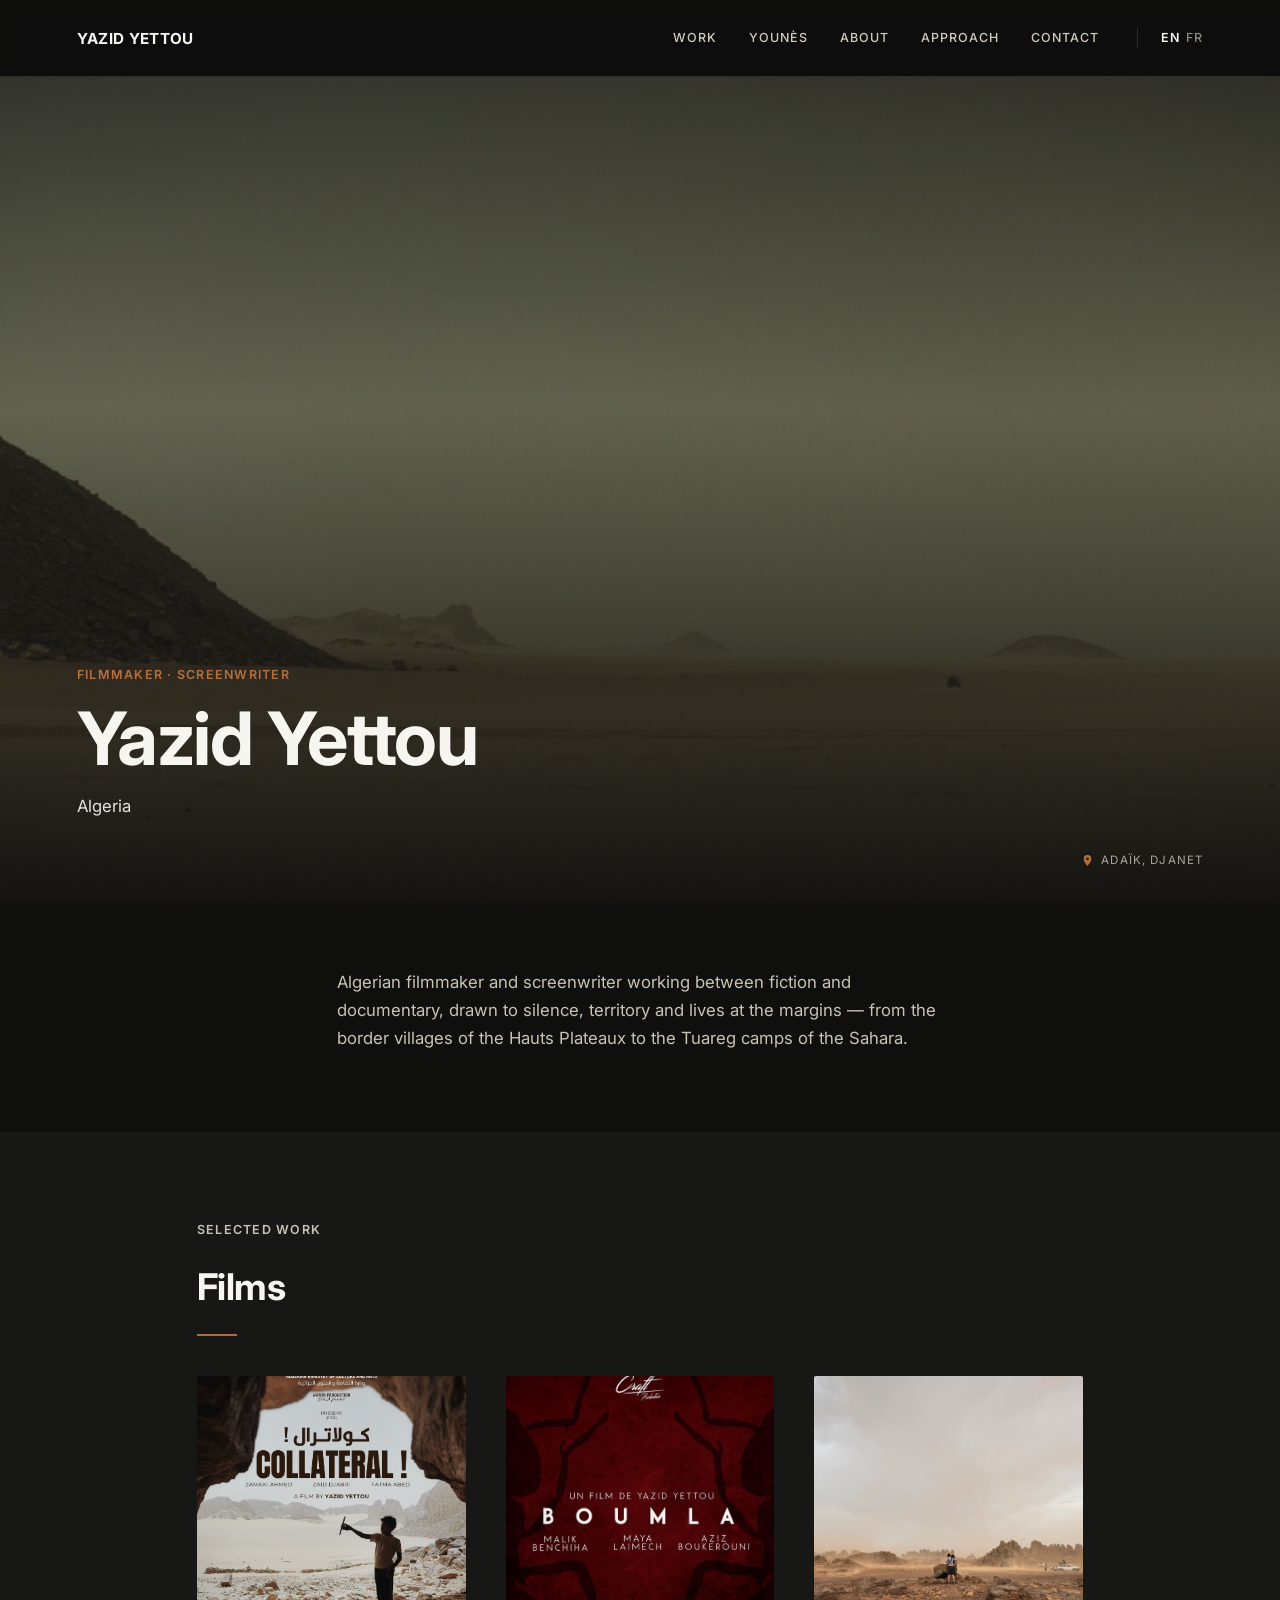
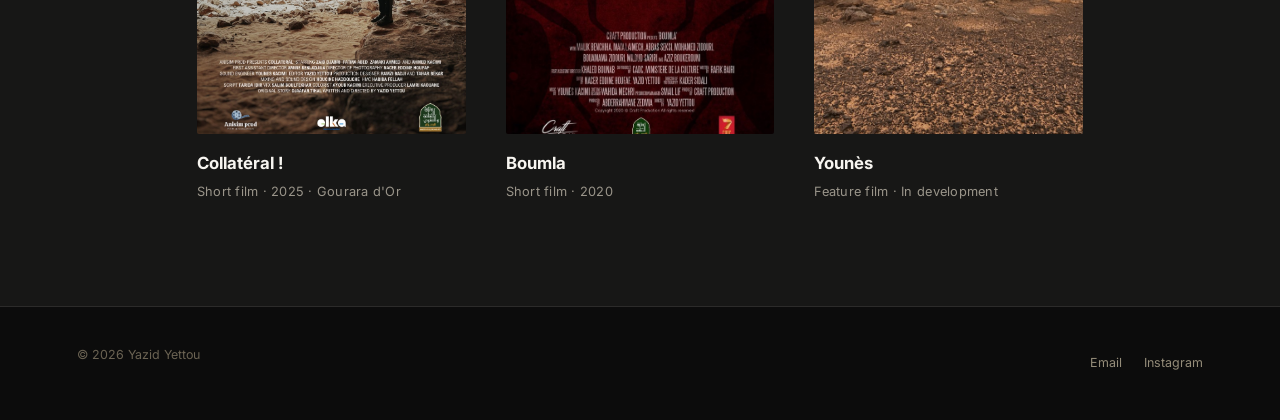
==== commit 3ef605e5: "Ajout localisation Adaik, Djanet sur la photo d'accueil (EN + FR)" ====
--- a/index.html
+++ b/index.html
@@ -17,14 +17,14 @@
 <link rel="preconnect" href="https://fonts.googleapis.com">
 <link rel="preconnect" href="https://fonts.gstatic.com" crossorigin>
 <link href="https://fonts.googleapis.com/css2?family=Inter:wght@400;500;600;700;800&family=Newsreader:ital@0;1&display=swap" rel="stylesheet">
-<link rel="stylesheet" href="styles.css?v=2">
+<link rel="stylesheet" href="styles.css?v=3">
 </head>
 <body>
 
 <div class="grain"></div>
 <div class="lightbox" id="lightbox">
   <button class="lightbox-close" id="lightboxClose" aria-label="Close">&times;</button>
-  <img id="lightboxImg" src="" alt="">
+  <img id="lightboxImg" alt="">
 </div>
 
 <header class="nav">
@@ -53,6 +53,10 @@
       <h1>Yazid Yettou</h1>
       <p class="hero-role">Algeria</p>
     </div>
+    <p class="hero-geo">
+      <svg viewBox="0 0 24 24" aria-hidden="true" focusable="false"><path d="M12 2a7 7 0 0 0-7 7c0 5.25 7 13 7 13s7-7.75 7-13a7 7 0 0 0-7-7zm0 9.5A2.5 2.5 0 1 1 12 6.5a2.5 2.5 0 0 1 0 5z"/></svg>
+      Adaïk, Djanet
+    </p>
   </section>
 
   <section class="section section-paper section-tight">
@@ -96,6 +100,6 @@
   </div>
 </footer>
 
-<script src="script.js?v=2"></script>
+<script src="script.js?v=3"></script>
 </body>
 </html>
--- a/styles.css
+++ b/styles.css
@@ -172,6 +172,39 @@
   color: #948c79;
   font-size: 0.88rem;
   letter-spacing: 0.03em;
+}
+
+/* Photo location credit, bottom-right of hero */
+.hero-geo {
+  position: absolute;
+  right: 6vw;
+  bottom: 2.2rem;
+  z-index: 2;
+  display: inline-flex;
+  align-items: center;
+  gap: 0.45rem;
+  margin: 0;
+  max-width: none;
+  font-size: 0.72rem;
+  letter-spacing: 0.1em;
+  text-transform: uppercase;
+  color: rgba(236, 233, 226, 0.65);
+}
+
+.hero-geo svg {
+  width: 13px;
+  height: 13px;
+  flex-shrink: 0;
+  fill: var(--accent);
+}
+
+@media (max-width: 640px) {
+  .hero-geo {
+    right: auto;
+    left: 6vw;
+    bottom: 1.4rem;
+    font-size: 0.68rem;
+  }
 }
 
 /* PAGE HEADER (non-home pages) */
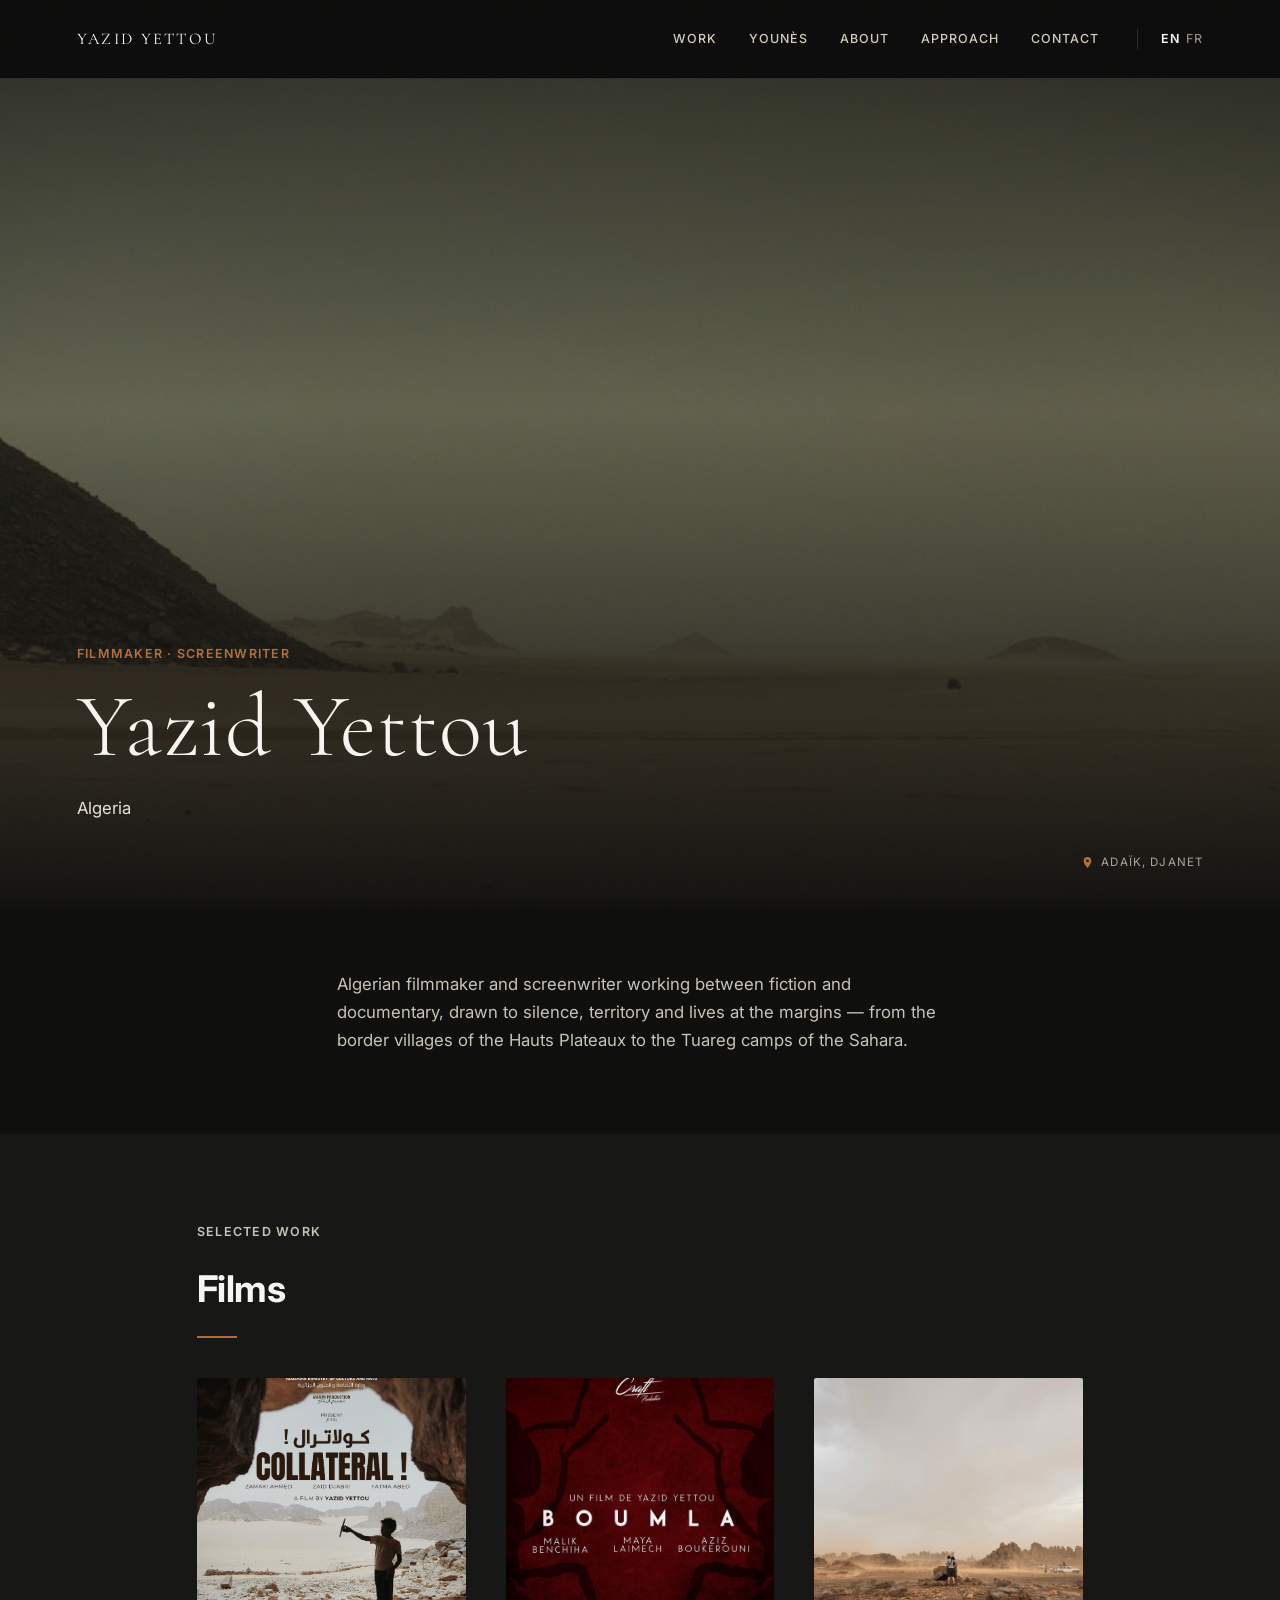
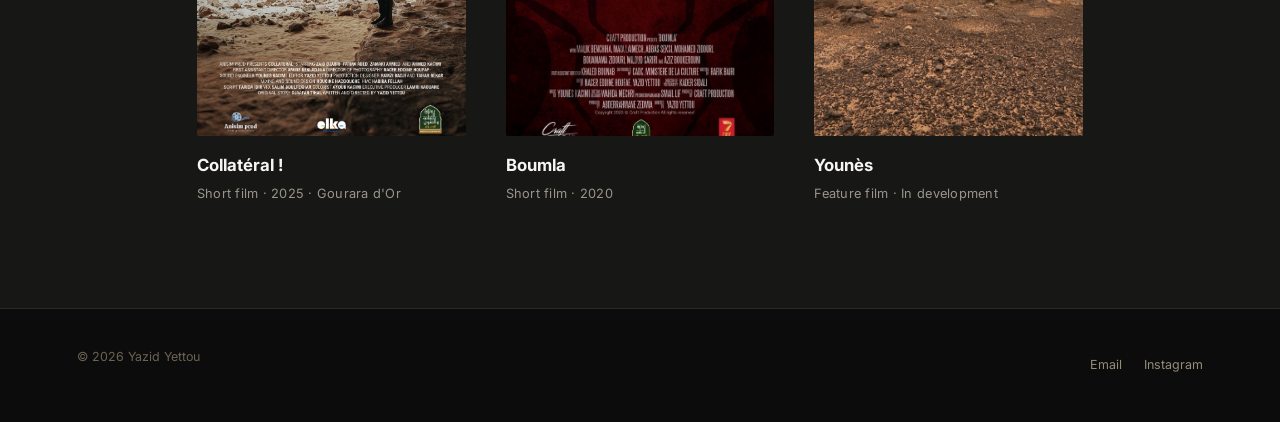
==== commit 7e459138: "Localisation Adaik Djanet, typo serif fine, retrait telechargements PDF, Boumla teaser, filmographie" ====
--- a/index.html
+++ b/index.html
@@ -16,8 +16,8 @@
 <meta name="twitter:card" content="summary_large_image">
 <link rel="preconnect" href="https://fonts.googleapis.com">
 <link rel="preconnect" href="https://fonts.gstatic.com" crossorigin>
-<link href="https://fonts.googleapis.com/css2?family=Inter:wght@400;500;600;700;800&family=Newsreader:ital@0;1&display=swap" rel="stylesheet">
-<link rel="stylesheet" href="styles.css?v=3">
+<link href="https://fonts.googleapis.com/css2?family=Cormorant+Garamond:wght@300;400&family=Inter:wght@400;500;600;700;800&family=Newsreader:ital@0;1&display=swap" rel="stylesheet">
+<link rel="stylesheet" href="styles.css?v=5">
 </head>
 <body>
 
@@ -46,7 +46,7 @@
 
   <section class="hero">
     <div class="hero-bg">
-      <img src="assets/hero-bg.jpg" alt="Desert landscape near Djanet, Algeria" class="hero-bg-img">
+      <img src="assets/hero-bg.jpg" alt="Desert landscape at Adaïk, Djanet, Algeria" class="hero-bg-img">
     </div>
     <div class="hero-content">
       <p class="eyebrow">Filmmaker · Screenwriter</p>
@@ -100,6 +100,6 @@
   </div>
 </footer>
 
-<script src="script.js?v=3"></script>
+<script src="script.js?v=5"></script>
 </body>
 </html>
--- a/styles.css
+++ b/styles.css
@@ -9,6 +9,7 @@
   --line-dark: rgba(236, 233, 226, 0.14);
   --accent: #b06b3a;
   --serif: "Newsreader", Georgia, serif;
+  --display: "Cormorant Garamond", "Newsreader", Georgia, serif;
   --sans: "Inter", -apple-system, BlinkMacSystemFont, "Segoe UI", Roboto, sans-serif;
 }
 
@@ -68,11 +69,12 @@
 }
 
 .nav-logo {
-  font-weight: 700;
-  letter-spacing: 0.02em;
+  font-family: var(--display);
+  font-weight: 400;
+  letter-spacing: 0.14em;
   color: #f7f5f0;
   text-decoration: none;
-  font-size: 0.95rem;
+  font-size: 1.02rem;
 }
 
 .nav-links {
@@ -154,12 +156,13 @@
 }
 
 .hero h1 {
-  font-size: clamp(2.6rem, 7vw, 4.6rem);
-  font-weight: 700;
-  letter-spacing: -0.02em;
-  line-height: 1;
+  font-family: var(--display);
+  font-size: clamp(3rem, 8vw, 5.6rem);
+  font-weight: 300;
+  letter-spacing: 0.01em;
+  line-height: 1.02;
   color: #f7f5f0;
-  margin-bottom: 1.1rem;
+  margin-bottom: 1.4rem;
 }
 
 .hero-role {
@@ -216,9 +219,10 @@
 .page-header .eyebrow { color: var(--accent); }
 
 .page-header h1 {
-  font-size: clamp(2.2rem, 5.5vw, 3.4rem);
-  font-weight: 700;
-  letter-spacing: -0.02em;
+  font-family: var(--display);
+  font-size: clamp(2.6rem, 6vw, 4rem);
+  font-weight: 300;
+  letter-spacing: 0.01em;
   color: #f7f5f0;
 }
 
@@ -787,7 +791,7 @@
 @media (max-width: 780px) {
   .two-col, .film-layout { grid-template-columns: 1fr; gap: 2.2rem; }
   .poster-frame { position: static; }
-  .hero h1 { font-size: 2.8rem; }
+  .hero h1 { font-size: 3.1rem; }
   .frame { max-width: 100%; }
   .page-header { padding: 7rem 6vw 3rem; }
   .work-grid { grid-template-columns: 1fr; }
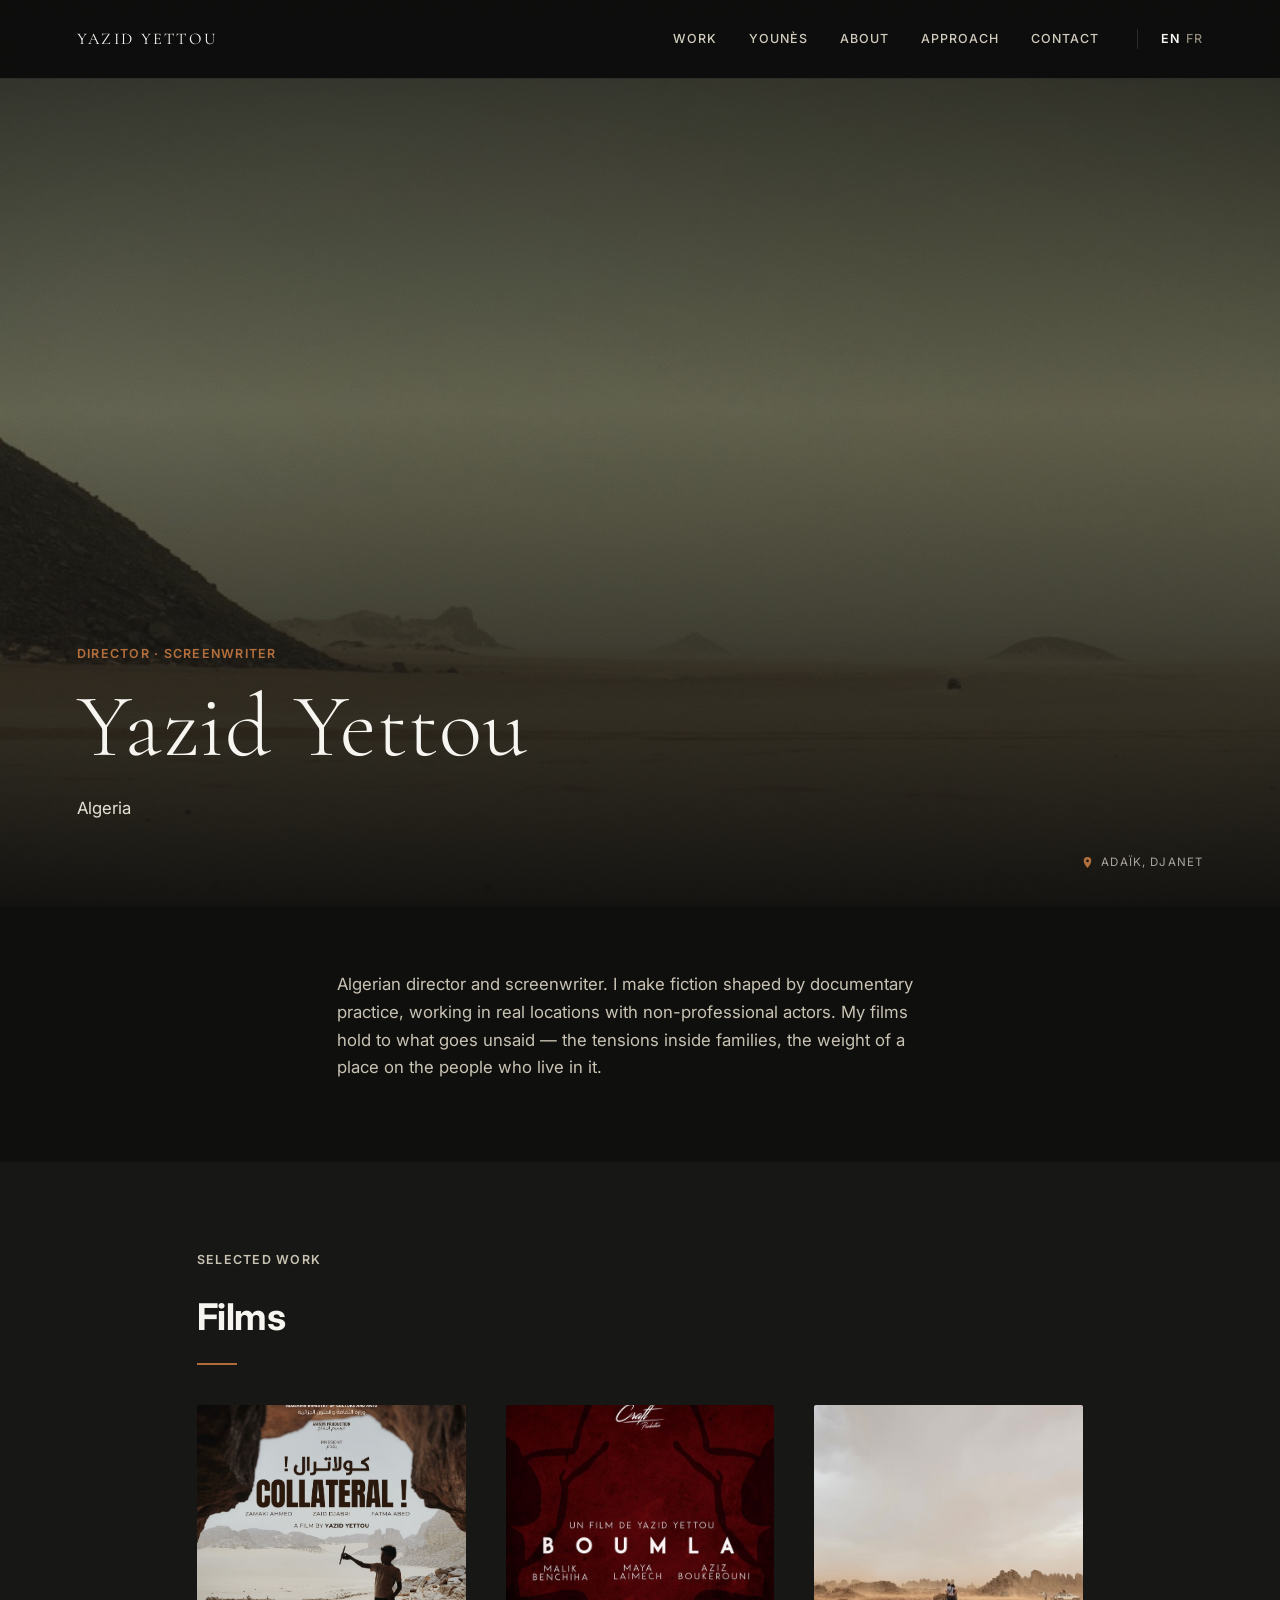
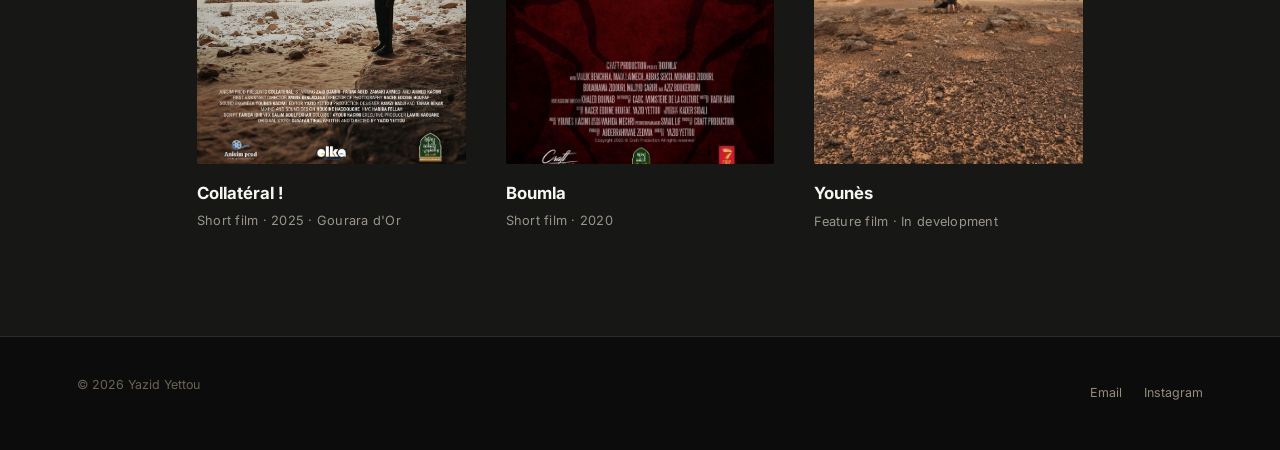
==== commit 02ed307a: "Bio d'accueil reformulee, Filmmaker remplace par Director" ====
--- a/index.html
+++ b/index.html
@@ -3,16 +3,16 @@
 <head>
 <meta charset="UTF-8">
 <meta name="viewport" content="width=device-width, initial-scale=1.0">
-<title>Yazid Yettou — Filmmaker &amp; Screenwriter, Algeria</title>
-<meta name="description" content="Yazid Yettou is an Algerian filmmaker and screenwriter working between fiction and documentary. Collatéral! (2025), Boumla (2020), Younès (feature in development).">
-<link rel="canonical" href="https://yazidyettou.github.io/portfolio/index.html">
-<link rel="alternate" hreflang="en" href="https://yazidyettou.github.io/portfolio/index.html">
-<link rel="alternate" hreflang="fr" href="https://yazidyettou.github.io/portfolio/fr/index.html">
+<title>Yazid Yettou — Director &amp; Screenwriter, Algeria</title>
+<meta name="description" content="Yazid Yettou is an Algerian director and screenwriter working between fiction and documentary. Collatéral! (2025), Boumla (2020), Younès (feature in development).">
+<link rel="canonical" href="https://yazidyettou.github.io/index.html">
+<link rel="alternate" hreflang="en" href="https://yazidyettou.github.io/index.html">
+<link rel="alternate" hreflang="fr" href="https://yazidyettou.github.io/fr/index.html">
 <meta property="og:type" content="website">
-<meta property="og:title" content="Yazid Yettou — Filmmaker & Screenwriter, Algeria">
-<meta property="og:description" content="Algerian filmmaker and screenwriter working between fiction and documentary. Collatéral! (2025), Boumla (2020), Younès (feature in development).">
-<meta property="og:image" content="https://yazidyettou.github.io/portfolio/assets/hero-bg.jpg">
-<meta property="og:url" content="https://yazidyettou.github.io/portfolio/index.html">
+<meta property="og:title" content="Yazid Yettou — Director & Screenwriter, Algeria">
+<meta property="og:description" content="Algerian director and screenwriter working between fiction and documentary. Collatéral! (2025), Boumla (2020), Younès (feature in development).">
+<meta property="og:image" content="https://yazidyettou.github.io/assets/hero-bg.jpg">
+<meta property="og:url" content="https://yazidyettou.github.io/index.html">
 <meta name="twitter:card" content="summary_large_image">
 <link rel="preconnect" href="https://fonts.googleapis.com">
 <link rel="preconnect" href="https://fonts.gstatic.com" crossorigin>
@@ -49,7 +49,7 @@
       <img src="assets/hero-bg.jpg" alt="Desert landscape at Adaïk, Djanet, Algeria" class="hero-bg-img">
     </div>
     <div class="hero-content">
-      <p class="eyebrow">Filmmaker · Screenwriter</p>
+      <p class="eyebrow">Director · Screenwriter</p>
       <h1>Yazid Yettou</h1>
       <p class="hero-role">Algeria</p>
     </div>
@@ -61,7 +61,7 @@
 
   <section class="section section-paper section-tight">
     <div class="container-narrow">
-      <p class="lede">Algerian filmmaker and screenwriter working between fiction and documentary, drawn to silence, territory and lives at the margins — from the border villages of the Hauts Plateaux to the Tuareg camps of the Sahara.</p>
+      <p class="lede">Algerian director and screenwriter. I make fiction shaped by documentary practice, working in real locations with non-professional actors. My films hold to what goes unsaid — the tensions inside families, the weight of a place on the people who live in it.</p>
     </div>
   </section>
 
